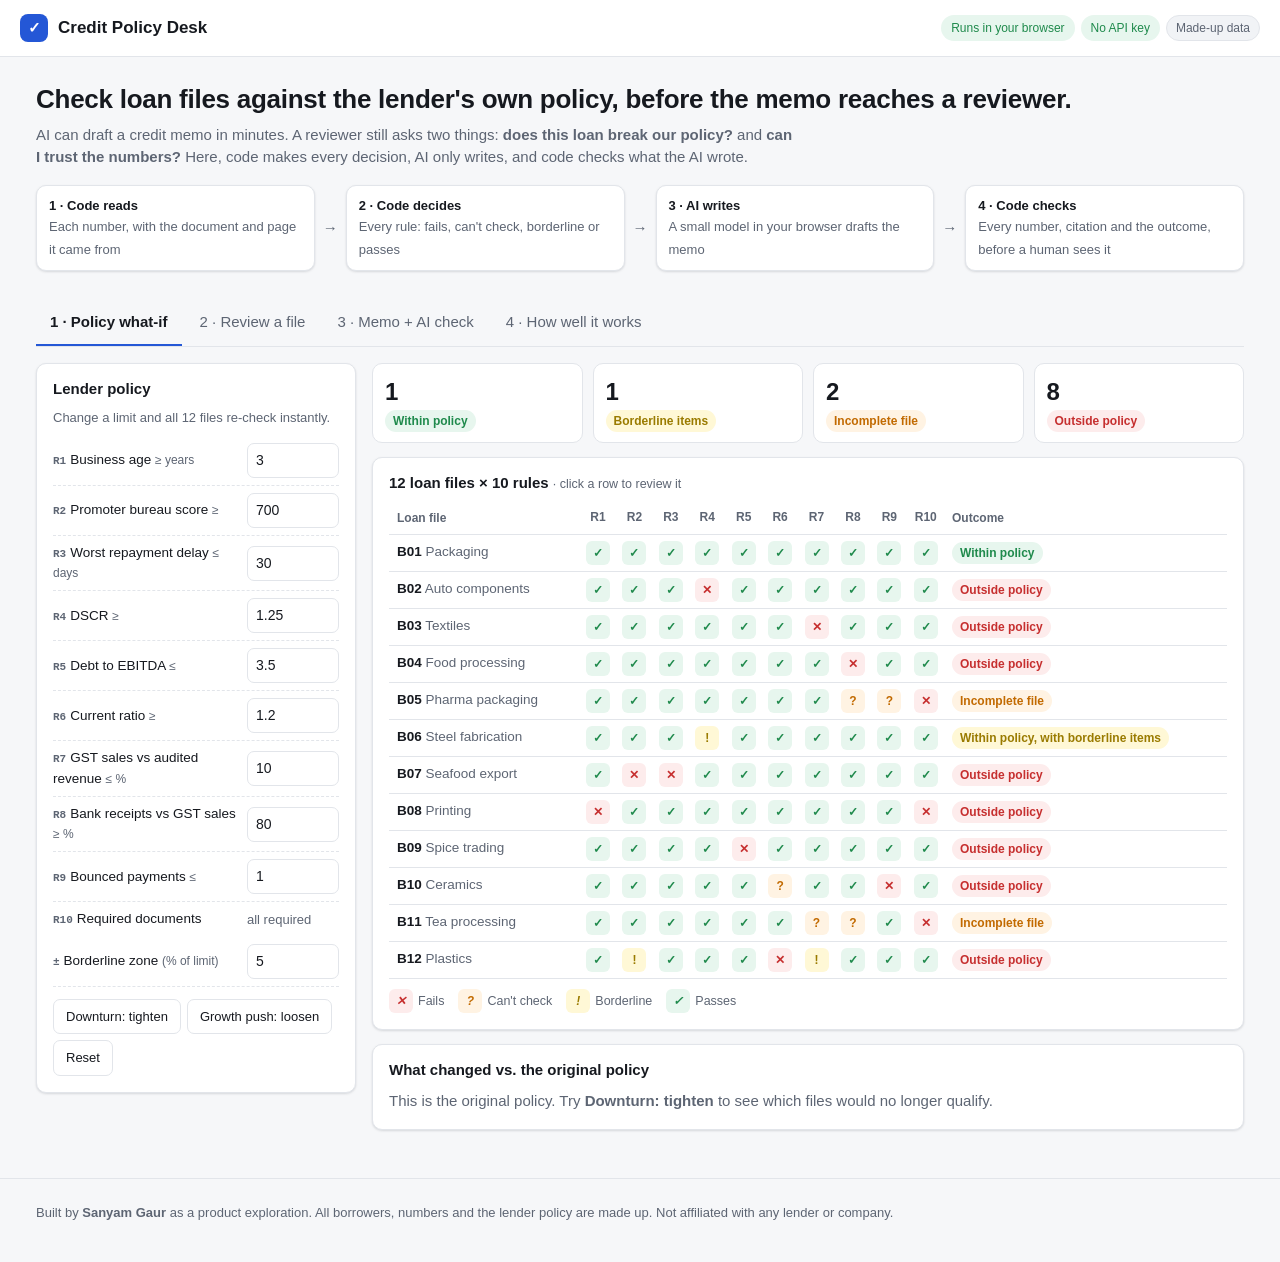
==== docs/index.html @ 09b12f7b "Credit Policy Desk: policy checks for AI-drafted credit memos A prototype that checks loan files aga" ====
<!doctype html>
<html lang="en">
<head>
<meta charset="utf-8">
<meta name="viewport" content="width=device-width, initial-scale=1">
<title>Credit Policy Desk</title>
<meta name="description" content="Checks loan files against a lender's own credit policy. Code decides, AI writes, code checks. Runs entirely in your browser.">
<style>
:root {
  --bg: #f6f7f9; --surface: #ffffff; --surface-2: #f1f3f6; --border: #e2e5ea;
  --text: #16191f; --muted: #5d6573; --accent: #2457d6; --accent-soft: #e8eefc;
  --fail: #c62f2f; --fail-soft: #fdecec; --cant: #c26a00; --cant-soft: #fff3e3;
  --border-s: #9a7b00; --border-soft: #fff8d6; --pass: #1f8a4c; --pass-soft: #e7f6ee;
  --shadow: 0 1px 2px rgba(16, 24, 40, .06), 0 1px 3px rgba(16, 24, 40, .08);
  --radius: 10px;
  color-scheme: light;
}
@media (prefers-color-scheme: dark) {
  :root:not([data-theme="light"]) {
    --bg: #0f1115; --surface: #171a21; --surface-2: #1e222b; --border: #2a2f3a;
    --text: #e8eaef; --muted: #9aa3b2; --accent: #7aa2ff; --accent-soft: #1d2740;
    --fail: #ff7b7b; --fail-soft: #3a1c1f; --cant: #ffb454; --cant-soft: #3a2a14;
    --border-s: #f0d264; --border-soft: #353014; --pass: #5fd394; --pass-soft: #143021;
    --shadow: none; color-scheme: dark;
  }
}
:root[data-theme="dark"] {
  --bg: #0f1115; --surface: #171a21; --surface-2: #1e222b; --border: #2a2f3a;
  --text: #e8eaef; --muted: #9aa3b2; --accent: #7aa2ff; --accent-soft: #1d2740;
  --fail: #ff7b7b; --fail-soft: #3a1c1f; --cant: #ffb454; --cant-soft: #3a2a14;
  --border-s: #f0d264; --border-soft: #353014; --pass: #5fd394; --pass-soft: #143021;
  --shadow: none; color-scheme: dark;
}

* { box-sizing: border-box; }
body {
  margin: 0; background: var(--bg); color: var(--text);
  font: 15px/1.5 -apple-system, BlinkMacSystemFont, "Segoe UI", Inter, Roboto, sans-serif;
}
a { color: var(--accent); }
h1, h2, h3, h4 { line-height: 1.25; margin: 0; }
small, .muted { color: var(--muted); }
code { font-family: ui-monospace, SFMono-Regular, Menlo, monospace; font-size: .85em;
  background: var(--surface-2); padding: 1px 5px; border-radius: 4px; }

.wrap { max-width: 1240px; margin: 0 auto; padding: 0 16px; }

/* Header */
header.top { background: var(--surface); border-bottom: 1px solid var(--border); }
.top-inner { display: flex; align-items: center; gap: 16px; padding: 14px 0; flex-wrap: wrap; }
.brand { display: flex; align-items: center; gap: 10px; font-weight: 650; font-size: 17px; }
.mark { width: 28px; height: 28px; border-radius: 8px; background: var(--accent); color: #fff;
  display: grid; place-items: center; font-size: 15px; }
.pills { display: flex; gap: 6px; flex-wrap: wrap; margin-left: auto; }
.pill { font-size: 12px; padding: 3px 9px; border-radius: 999px; background: var(--surface-2);
  color: var(--muted); border: 1px solid var(--border); white-space: nowrap; }
.pill.good { background: var(--pass-soft); color: var(--pass); border-color: transparent; }

.hero { padding: 26px 0 8px; }
.hero h1 { font-size: 26px; letter-spacing: -.01em; }
.hero p { color: var(--muted); max-width: 760px; margin: 8px 0 0; }
.flow { display: flex; gap: 8px; align-items: stretch; margin-top: 16px; flex-wrap: wrap; }
.flow .step { flex: 1 1 180px; background: var(--surface); border: 1px solid var(--border);
  border-radius: var(--radius); padding: 10px 12px; box-shadow: var(--shadow); }
.flow .step b { display: block; font-size: 13px; }
.flow .step span { font-size: 13px; color: var(--muted); }
.flow .arrow { align-self: center; color: var(--muted); }
@media (max-width: 700px) { .flow .arrow { display: none; } }

/* Tabs */
nav.tabs { display: flex; gap: 4px; margin: 22px 0 16px; border-bottom: 1px solid var(--border);
  overflow-x: auto; }
nav.tabs button { background: none; border: 0; padding: 10px 14px; font: inherit; color: var(--muted);
  cursor: pointer; border-bottom: 2px solid transparent; white-space: nowrap; }
nav.tabs button[aria-selected="true"] { color: var(--text); border-bottom-color: var(--accent); font-weight: 600; }
section.panel { display: none; padding-bottom: 48px; }
section.panel.active { display: block; }

.card { background: var(--surface); border: 1px solid var(--border); border-radius: var(--radius);
  box-shadow: var(--shadow); padding: 16px; }
.card + .card { margin-top: 14px; }
.card h3 { font-size: 15px; margin-bottom: 10px; }

.grid-2 { display: grid; grid-template-columns: 320px 1fr; gap: 16px; align-items: start; }
.grid-memo { display: grid; grid-template-columns: 1.5fr 1fr; gap: 16px; align-items: start; }
@media (max-width: 900px) { .grid-2, .grid-memo { grid-template-columns: 1fr; } }

/* Policy panel */
.rule-row { display: grid; grid-template-columns: 1fr 92px; gap: 8px; align-items: center;
  padding: 7px 0; border-bottom: 1px dashed var(--border); }
.rule-row:last-of-type { border-bottom: 0; }
.rule-row label { font-size: 13.5px; }
.rule-row .op { color: var(--muted); font-size: 12px; }
.rule-row.changed label::after { content: "edited"; margin-left: 6px; font-size: 11px; color: var(--accent);
  background: var(--accent-soft); padding: 1px 6px; border-radius: 999px; }
.rid { font: 600 11px ui-monospace, Menlo, monospace; color: var(--muted); margin-right: 4px; }
input[type=number], input[type=text], select {
  width: 100%; font: inherit; font-size: 14px; padding: 6px 8px; border-radius: 7px;
  border: 1px solid var(--border); background: var(--surface); color: var(--text); }
input:focus, select:focus, button:focus-visible { outline: 2px solid var(--accent); outline-offset: 1px; }
.btns { display: flex; gap: 6px; flex-wrap: wrap; margin-top: 12px; }
button.btn { font: inherit; font-size: 13px; padding: 7px 12px; border-radius: 7px; cursor: pointer;
  border: 1px solid var(--border); background: var(--surface); color: var(--text); }
button.btn:hover { background: var(--surface-2); }
button.btn.primary { background: var(--accent); color: #fff; border-color: var(--accent); }
button.btn.primary:hover { filter: brightness(1.08); }
button.btn:disabled { opacity: .5; cursor: not-allowed; }

/* Summary chips */
.chips { display: grid; grid-template-columns: repeat(4, 1fr); gap: 10px; margin-bottom: 14px; }
@media (max-width: 700px) { .chips { grid-template-columns: repeat(2, 1fr); } }
.chip { border-radius: var(--radius); padding: 10px 12px; border: 1px solid var(--border); background: var(--surface); }
.chip .n { font-size: 24px; font-weight: 650; font-variant-numeric: tabular-nums; }
.chip .l { font-size: 12.5px; color: var(--muted); }
.chip .d { font-size: 12px; font-weight: 600; margin-left: 6px; }
.chip .d.up { color: var(--fail); } .chip .d.down { color: var(--pass); }

/* Portfolio grid */
.table-wrap { overflow-x: auto; }
table { border-collapse: collapse; width: 100%; font-size: 13.5px; }
th, td { padding: 7px 8px; text-align: left; border-bottom: 1px solid var(--border); vertical-align: top; }
th { font-size: 12px; color: var(--muted); font-weight: 600; white-space: nowrap; }
table.port td.c, table.port th.c { text-align: center; padding: 6px 3px; }
table.port tbody tr { cursor: pointer; }
table.port tbody tr:hover { background: var(--surface-2); }
table.port tr.moved { background: var(--accent-soft); }
.cell { display: inline-grid; place-items: center; width: 24px; height: 24px; border-radius: 6px;
  font-size: 12px; font-weight: 700; }
.s-FAIL { background: var(--fail-soft); color: var(--fail); }
.s-CANT_CHECK { background: var(--cant-soft); color: var(--cant); }
.s-BORDERLINE { background: var(--border-soft); color: var(--border-s); }
.s-PASS { background: var(--pass-soft); color: var(--pass); }
.badge { display: inline-block; font-size: 12px; font-weight: 600; padding: 2px 8px; border-radius: 999px; white-space: nowrap; }
.o-OUTSIDE_POLICY { background: var(--fail-soft); color: var(--fail); }
.o-INCOMPLETE { background: var(--cant-soft); color: var(--cant); }
.o-WITHIN_POLICY_REVIEW { background: var(--border-soft); color: var(--border-s); }
.o-WITHIN_POLICY { background: var(--pass-soft); color: var(--pass); }
.was { display: block; font-size: 11.5px; color: var(--muted); margin-top: 2px; }
.legend { display: flex; gap: 14px; flex-wrap: wrap; font-size: 12.5px; color: var(--muted); margin-top: 10px; }
.legend span { display: inline-flex; align-items: center; gap: 5px; }
.changes li { margin: 4px 0; font-size: 14px; }

/* Review */
.file-head { display: flex; gap: 16px; align-items: center; flex-wrap: wrap; }
.file-head .meta { flex: 1 1 260px; }
.file-head h2 { font-size: 20px; }
.counts { display: flex; gap: 8px; flex-wrap: wrap; }
details.rule { border: 1px solid var(--border); border-radius: var(--radius); background: var(--surface);
  margin-top: 10px; box-shadow: var(--shadow); }
details.rule > summary { list-style: none; cursor: pointer; padding: 12px 14px; display: flex; gap: 10px;
  align-items: center; flex-wrap: wrap; }
details.rule > summary::-webkit-details-marker { display: none; }
details.rule > summary .title { font-weight: 600; }
details.rule > summary .val { color: var(--muted); font-size: 13.5px; }
details.rule .body { padding: 0 14px 14px; border-top: 1px solid var(--border); }
.warn { background: var(--cant-soft); color: var(--cant); padding: 8px 10px; border-radius: 7px; margin: 10px 0; font-size: 13.5px; }
.err { background: var(--fail-soft); color: var(--fail); padding: 8px 10px; border-radius: 7px; margin-top: 8px; font-size: 13.5px; }
.ok { background: var(--pass-soft); color: var(--pass); padding: 8px 10px; border-radius: 7px; font-size: 13.5px; }
.decide { display: grid; grid-template-columns: 260px 1fr; gap: 10px; margin-top: 12px; }
@media (max-width: 700px) { .decide { grid-template-columns: 1fr; } }
.decide label { font-size: 12px; color: var(--muted); display: block; margin-bottom: 3px; }
.note { background: var(--accent-soft); color: var(--text); padding: 8px 12px; border-radius: 8px; font-size: 13.5px; margin-bottom: 12px; }
.spoiler summary { cursor: pointer; color: var(--muted); font-size: 13px; }

/* Memo */
.seg { display: inline-flex; border: 1px solid var(--border); border-radius: 8px; overflow: hidden; }
.seg button { font: inherit; font-size: 13px; padding: 7px 12px; border: 0; background: var(--surface);
  color: var(--muted); cursor: pointer; }
.seg button[aria-pressed="true"] { background: var(--accent); color: #fff; }
.memo h4 { font-size: 14px; margin: 14px 0 4px; color: var(--muted); text-transform: uppercase; letter-spacing: .04em; }
.memo h4:first-child { margin-top: 0; }
.memo p { margin: 4px 0; }
.tag { font: 600 10.5px ui-monospace, Menlo, monospace; background: var(--surface-2); color: var(--muted);
  border: 1px solid var(--border); padding: 0 4px; border-radius: 4px; vertical-align: 1px; }
mark.bad { background: var(--fail-soft); color: var(--fail); font-weight: 700; padding: 0 2px; border-radius: 3px; }
.check-line { display: flex; gap: 8px; margin: 8px 0; font-size: 14px; }
.check-line .ic { width: 20px; flex: none; }
.progress { height: 6px; background: var(--surface-2); border-radius: 999px; overflow: hidden; margin-top: 8px; }
.progress > div { height: 100%; width: 0; background: var(--accent); transition: width .2s; }
.ai-box { margin-top: 12px; padding: 12px; border: 1px dashed var(--border); border-radius: var(--radius); }
.row { display: flex; gap: 8px; align-items: center; flex-wrap: wrap; }
.toggle { display: inline-flex; gap: 8px; align-items: center; font-size: 14px; cursor: pointer; }
.cursor::after { content: "▍"; animation: blink 1s steps(2) infinite; color: var(--accent); }
@keyframes blink { 50% { opacity: 0; } }

/* About */
.glossary dt { font-weight: 600; margin-top: 8px; }
.glossary dd { margin: 0 0 4px; color: var(--muted); }
footer { padding: 24px 0 40px; color: var(--muted); font-size: 13px; border-top: 1px solid var(--border); }

</style>
</head>
<body>
<header class="top">
  <div class="wrap top-inner">
    <div class="brand"><div class="mark">✓</div>Credit Policy Desk</div>
    <div class="pills">
      <span class="pill good">Runs in your browser</span>
      <span class="pill good">No API key</span>
      <span class="pill">Made-up data</span>
    </div>
  </div>
</header>

<main class="wrap">
  <div class="hero">
    <h1>Check loan files against the lender's own policy, before the memo reaches a reviewer.</h1>
    <p>AI can draft a credit memo in minutes. A reviewer still asks two things: <b>does this loan break our policy?</b>
      and <b>can I trust the numbers?</b> Here, code makes every decision, AI only writes, and code checks what the AI wrote.</p>
    <div class="flow">
      <div class="step"><b>1 · Code reads</b><span>Each number, with the document and page it came from</span></div>
      <div class="arrow">→</div>
      <div class="step"><b>2 · Code decides</b><span>Every rule: fails, can't check, borderline or passes</span></div>
      <div class="arrow">→</div>
      <div class="step"><b>3 · AI writes</b><span>A small model in your browser drafts the memo</span></div>
      <div class="arrow">→</div>
      <div class="step"><b>4 · Code checks</b><span>Every number, citation and the outcome, before a human sees it</span></div>
    </div>
  </div>

  <nav class="tabs" role="tablist">
    <button role="tab" data-tab="portfolio" aria-selected="true">1 · Policy what-if</button>
    <button role="tab" data-tab="review" aria-selected="false">2 · Review a file</button>
    <button role="tab" data-tab="memo" aria-selected="false">3 · Memo + AI check</button>
    <button role="tab" data-tab="about" aria-selected="false">4 · How well it works</button>
  </nav>

  <section class="panel active" id="tab-portfolio">
    <div class="grid-2">
      <div class="card">
        <h3>Lender policy</h3>
        <p class="muted" style="margin:0 0 8px;font-size:13px">Change a limit and all 12 files re-check instantly.</p>
        <div id="policy-rows"></div>
        <div class="rule-row"><label><span class="rid">±</span>Borderline zone <span class="op">(% of limit)</span></label>
          <input type="number" id="margin" min="0" max="25" step="1"></div>
        <div class="btns">
          <button class="btn" data-preset="tight">Downturn: tighten</button>
          <button class="btn" data-preset="loose">Growth push: loosen</button>
          <button class="btn" data-preset="reset">Reset</button>
        </div>
      </div>
      <div>
        <div class="chips" id="chips"></div>
        <div class="card">
          <h3>12 loan files × 10 rules <small style="font-weight:400">· click a row to review it</small></h3>
          <div class="table-wrap"><table class="port" id="port"></table></div>
          <div class="legend">
            <span><i class="cell s-FAIL">✕</i>Fails</span><span><i class="cell s-CANT_CHECK">?</i>Can't check</span>
            <span><i class="cell s-BORDERLINE">!</i>Borderline</span><span><i class="cell s-PASS">✓</i>Passes</span>
          </div>
        </div>
        <div class="card" id="changes-card">
          <h3>What changed vs. the original policy</h3>
          <div id="changes"></div>
        </div>
      </div>
    </div>
  </section>

  <section class="panel" id="tab-review">
    <div id="policy-note"></div>
    <div class="card">
      <div class="file-head">
        <div style="flex:0 1 300px"><select id="borrower" aria-label="Choose a loan file"></select></div>
        <div class="meta" id="file-meta"></div>
      </div>
      <details class="spoiler" style="margin-top:10px"><summary>What was planted in this file (spoiler)</summary><p id="planted" style="margin:6px 0 0"></p></details>
    </div>
    <h3 style="margin:18px 0 0">Check these first</h3>
    <div id="queue"></div>
    <div class="card" style="margin-top:18px">
      <h3>Audit log</h3>
      <div id="audit"></div>
    </div>
  </section>

  <section class="panel" id="tab-memo">
    <div class="card">
      <div class="row" style="justify-content:space-between">
        <div class="row">
          <span class="muted" style="font-size:13px">Memo for</span>
          <select id="memo-borrower" style="width:auto"></select>
        </div>
        <div class="seg" role="group" aria-label="Who writes the memo">
          <button data-writer="template" aria-pressed="true">Template (instant)</button>
          <button data-writer="ai" aria-pressed="false">On-device AI</button>
        </div>
      </div>
      <div class="ai-box" id="ai-box" hidden>
        <div class="row">
          <select id="model" style="width:auto"></select>
          <button class="btn" id="load-model">Load model</button>
          <button class="btn primary" id="write-ai" disabled>Write memo</button>
        </div>
        <div class="progress" id="progress" hidden><div></div></div>
        <p class="muted" id="ai-status" style="font-size:13px;margin:8px 0 0"></p>
      </div>
      <label class="toggle" style="margin-top:12px"><input type="checkbox" id="plant"> Demo: plant a wrong number in the memo, to see the check catch it</label>
    </div>
    <div class="grid-memo" style="margin-top:14px">
      <div class="card"><div class="memo" id="memo-text"></div></div>
      <div class="card"><h3>Checks on this memo (code, not AI)</h3><div id="memo-checks"></div></div>
    </div>
  </section>

  <section class="panel" id="tab-about">
    <div class="grid-memo">
      <div>
        <div class="card">
          <h3>Rule engine vs. answers written by hand</h3>
          <div id="eval-rules"></div>
        </div>
        <div class="card">
          <h3>AI memo test (runs on this device)</h3>
          <p style="margin-top:0">The on-device model writes a memo for all 12 files. Code checks each one. A memo with a wrong number,
            a sentence with no source, or a changed outcome is blocked.</p>
          <div class="row"><button class="btn primary" id="run-ai-test">Run AI test on 12 files</button>
            <span class="muted" id="ai-test-status" style="font-size:13px"></span></div>
          <div id="ai-test" style="margin-top:10px"></div>
        </div>
      </div>
      <div>
        <div class="card">
          <h3>Why the AI runs in the browser</h3>
          <p style="margin-top:0">Borrower files hold bank statements and tax data. Here the model is downloaded once and runs on this
            device through WebGPU, so no file leaves the laptop and no API key is needed. Code, not the model, decides every result,
            so a small model is enough: its job is only to write.</p>
          <p class="muted" style="font-size:13px">Model: open-source, via WebLLM. Needs a browser with WebGPU (recent Chrome or Edge on desktop).</p>
        </div>
        <div class="card">
          <h3>Terms used here</h3>
          <dl class="glossary" id="glossary"></dl>
        </div>
      </div>
    </div>
  </section>
</main>

<footer>
  <div class="wrap">
    <!-- Edit this line with your name and links -->
    Built by <b>Sanyam Gaur</b> as a product exploration. All borrowers, numbers and the lender policy are made up.
    Not affiliated with any lender or company.
  </div>
</footer>

<script>window.__DATA__ = {"policy": {"name": "Sample NBFC policy for small-business term loans (made up for this demo)", "note": "Every rule and number here is invented for a demo. It is not any real lender's policy.", "borderline_margin_pct": 5, "rules": [{"id": "R1", "short": "Business age", "text": "The business must have been operating for at least 3 years.", "metric": "vintage_years", "op": ">=", "threshold": 3, "unit": "years"}, {"id": "R2", "short": "Promoter bureau score", "text": "The promoter's credit bureau score must be at least 700.", "metric": "bureau_score", "op": ">=", "threshold": 700, "unit": ""}, {"id": "R3", "short": "Worst repayment delay", "text": "No loan repayment may have been more than 30 days late in the last 12 months.", "metric": "max_dpd_12m", "op": "<=", "threshold": 30, "unit": "days"}, {"id": "R4", "short": "DSCR", "text": "DSCR (yearly cash profit divided by yearly loan repayments, including the new loan) must be at least 1.25.", "metric": "dscr", "op": ">=", "threshold": 1.25, "unit": "x"}, {"id": "R5", "short": "Debt to EBITDA", "text": "Total debt, including the new loan, must not exceed 3.5 times yearly cash profit (EBITDA).", "metric": "debt_to_ebitda", "op": "<=", "threshold": 3.5, "unit": "x"}, {"id": "R6", "short": "Current ratio", "text": "Current ratio (short-term assets divided by short-term liabilities) must be at least 1.2.", "metric": "current_ratio", "op": ">=", "threshold": 1.2, "unit": "x"}, {"id": "R7", "short": "GST sales vs audited revenue", "text": "Sales reported in GST returns must be within 10% of revenue in the audited financials.", "metric": "gst_vs_revenue_gap_pct", "op": "<=", "threshold": 10, "unit": "%"}, {"id": "R8", "short": "Bank receipts vs GST sales", "text": "Money received in the bank must be at least 80% of GST-reported sales.", "metric": "bank_to_gst_pct", "op": ">=", "threshold": 80, "unit": "%"}, {"id": "R9", "short": "Bounced payments", "text": "No more than 1 bounced cheque or EMI in the last 6 months.", "metric": "bounces_6m", "op": "<=", "threshold": 1, "unit": ""}, {"id": "R10", "short": "Required documents", "text": "All required documents must be present: KYC, bureau report, audited financials for 2 years, 12 months of GST returns and 12 months of bank statements.", "metric": "documents_complete", "op": "==", "threshold": true, "unit": ""}]}, "borrowers": [{"id": "B01", "name": "Borrower A", "industry": "Packaging", "synthetic": true, "planted_problem": "Nothing planted: a clean file.", "application_date": "2026-11-10", "loan_request": {"amount_lakh": 150, "tenure_months": 60, "annual_rate_pct": 14}, "documents": {"kyc": {"present": true, "incorporation_date": "2016-05-12", "pages": {"incorporation_date": 1}}, "bureau": {"present": true, "promoter_score": 742, "max_dpd_12m": 0, "pages": {"promoter_score": 1, "max_dpd_12m": 3}}, "financials_fy26": {"present": true, "revenue": 1200, "ebitda": 180, "existing_annual_debt_service": 60, "existing_debt": 250, "current_assets": 400, "current_liabilities": 280, "pages": {"revenue": 4, "ebitda": 5, "existing_annual_debt_service": 18, "existing_debt": 11, "current_assets": 3, "current_liabilities": 3}}, "financials_fy25": {"present": true, "revenue": 1080, "ebitda": 160, "pages": {"revenue": 4, "ebitda": 5}}, "gst_fy26": {"present": true, "months_filed": 12, "turnover": 1180, "pages": {"turnover": 1, "months_filed": 1}}, "bank_fy26": {"present": true, "months": 12, "total_credits": 1050, "bounces_6m": 0, "pages": {"total_credits": 2, "bounces_6m": 9}}}, "expected": {"R1": "PASS", "R2": "PASS", "R3": "PASS", "R4": "PASS", "R5": "PASS", "R6": "PASS", "R7": "PASS", "R8": "PASS", "R9": "PASS", "R10": "PASS"}}, {"id": "B02", "name": "Borrower B", "industry": "Auto components", "synthetic": true, "planted_problem": "Profit too low to cover repayments.", "application_date": "2026-11-10", "loan_request": {"amount_lakh": 150, "tenure_months": 60, "annual_rate_pct": 14}, "documents": {"kyc": {"present": true, "incorporation_date": "2016-05-12", "pages": {"incorporation_date": 1}}, "bureau": {"present": true, "promoter_score": 742, "max_dpd_12m": 0, "pages": {"promoter_score": 1, "max_dpd_12m": 3}}, "financials_fy26": {"present": true, "revenue": 1200, "ebitda": 120, "existing_annual_debt_service": 70, "existing_debt": 200, "current_assets": 400, "current_liabilities": 280, "pages": {"revenue": 4, "ebitda": 5, "existing_annual_debt_service": 18, "existing_debt": 11, "current_assets": 3, "current_liabilities": 3}}, "financials_fy25": {"present": true, "revenue": 1080, "ebitda": 160, "pages": {"revenue": 4, "ebitda": 5}}, "gst_fy26": {"present": true, "months_filed": 12, "turnover": 1180, "pages": {"turnover": 1, "months_filed": 1}}, "bank_fy26": {"present": true, "months": 12, "total_credits": 1050, "bounces_6m": 0, "pages": {"total_credits": 2, "bounces_6m": 9}}}, "expected": {"R1": "PASS", "R2": "PASS", "R3": "PASS", "R4": "FAIL", "R5": "PASS", "R6": "PASS", "R7": "PASS", "R8": "PASS", "R9": "PASS", "R10": "PASS"}}, {"id": "B03", "name": "Borrower C", "industry": "Textiles", "synthetic": true, "planted_problem": "Audited revenue is much higher than GST sales.", "application_date": "2026-11-10", "loan_request": {"amount_lakh": 150, "tenure_months": 60, "annual_rate_pct": 14}, "documents": {"kyc": {"present": true, "incorporation_date": "2016-05-12", "pages": {"incorporation_date": 1}}, "bureau": {"present": true, "promoter_score": 742, "max_dpd_12m": 0, "pages": {"promoter_score": 1, "max_dpd_12m": 3}}, "financials_fy26": {"present": true, "revenue": 1500, "ebitda": 180, "existing_annual_debt_service": 60, "existing_debt": 250, "current_assets": 400, "current_liabilities": 280, "pages": {"revenue": 4, "ebitda": 5, "existing_annual_debt_service": 18, "existing_debt": 11, "current_assets": 3, "current_liabilities": 3}}, "financials_fy25": {"present": true, "revenue": 1080, "ebitda": 160, "pages": {"revenue": 4, "ebitda": 5}}, "gst_fy26": {"present": true, "months_filed": 12, "turnover": 1180, "pages": {"turnover": 1, "months_filed": 1}}, "bank_fy26": {"present": true, "months": 12, "total_credits": 1050, "bounces_6m": 0, "pages": {"total_credits": 2, "bounces_6m": 9}}}, "expected": {"R1": "PASS", "R2": "PASS", "R3": "PASS", "R4": "PASS", "R5": "PASS", "R6": "PASS", "R7": "FAIL", "R8": "PASS", "R9": "PASS", "R10": "PASS"}}, {"id": "B04", "name": "Borrower D", "industry": "Food processing", "synthetic": true, "planted_problem": "Bank receipts far below GST sales.", "application_date": "2026-11-10", "loan_request": {"amount_lakh": 150, "tenure_months": 60, "annual_rate_pct": 14}, "documents": {"kyc": {"present": true, "incorporation_date": "2016-05-12", "pages": {"incorporation_date": 1}}, "bureau": {"present": true, "promoter_score": 742, "max_dpd_12m": 0, "pages": {"promoter_score": 1, "max_dpd_12m": 3}}, "financials_fy26": {"present": true, "revenue": 1200, "ebitda": 180, "existing_annual_debt_service": 60, "existing_debt": 250, "current_assets": 400, "current_liabilities": 280, "pages": {"revenue": 4, "ebitda": 5, "existing_annual_debt_service": 18, "existing_debt": 11, "current_assets": 3, "current_liabilities": 3}}, "financials_fy25": {"present": true, "revenue": 1080, "ebitda": 160, "pages": {"revenue": 4, "ebitda": 5}}, "gst_fy26": {"present": true, "months_filed": 12, "turnover": 1180, "pages": {"turnover": 1, "months_filed": 1}}, "bank_fy26": {"present": true, "months": 12, "total_credits": 650, "bounces_6m": 0, "pages": {"total_credits": 2, "bounces_6m": 9}}}, "expected": {"R1": "PASS", "R2": "PASS", "R3": "PASS", "R4": "PASS", "R5": "PASS", "R6": "PASS", "R7": "PASS", "R8": "FAIL", "R9": "PASS", "R10": "PASS"}}, {"id": "B05", "name": "Borrower E", "industry": "Pharma packaging", "synthetic": true, "planted_problem": "Bank statements not submitted.", "application_date": "2026-11-10", "loan_request": {"amount_lakh": 150, "tenure_months": 60, "annual_rate_pct": 14}, "documents": {"kyc": {"present": true, "incorporation_date": "2016-05-12", "pages": {"incorporation_date": 1}}, "bureau": {"present": true, "promoter_score": 742, "max_dpd_12m": 0, "pages": {"promoter_score": 1, "max_dpd_12m": 3}}, "financials_fy26": {"present": true, "revenue": 1200, "ebitda": 180, "existing_annual_debt_service": 60, "existing_debt": 250, "current_assets": 400, "current_liabilities": 280, "pages": {"revenue": 4, "ebitda": 5, "existing_annual_debt_service": 18, "existing_debt": 11, "current_assets": 3, "current_liabilities": 3}}, "financials_fy25": {"present": true, "revenue": 1080, "ebitda": 160, "pages": {"revenue": 4, "ebitda": 5}}, "gst_fy26": {"present": true, "months_filed": 12, "turnover": 1180, "pages": {"turnover": 1, "months_filed": 1}}, "bank_fy26": {"present": false}}, "expected": {"R1": "PASS", "R2": "PASS", "R3": "PASS", "R4": "PASS", "R5": "PASS", "R6": "PASS", "R7": "PASS", "R8": "CANT_CHECK", "R9": "CANT_CHECK", "R10": "FAIL"}}, {"id": "B06", "name": "Borrower F", "industry": "Steel fabrication", "synthetic": true, "planted_problem": "DSCR just above the minimum.", "application_date": "2026-11-10", "loan_request": {"amount_lakh": 150, "tenure_months": 60, "annual_rate_pct": 14}, "documents": {"kyc": {"present": true, "incorporation_date": "2016-05-12", "pages": {"incorporation_date": 1}}, "bureau": {"present": true, "promoter_score": 742, "max_dpd_12m": 0, "pages": {"promoter_score": 1, "max_dpd_12m": 3}}, "financials_fy26": {"present": true, "revenue": 1200, "ebitda": 135, "existing_annual_debt_service": 62, "existing_debt": 230, "current_assets": 400, "current_liabilities": 280, "pages": {"revenue": 4, "ebitda": 5, "existing_annual_debt_service": 18, "existing_debt": 11, "current_assets": 3, "current_liabilities": 3}}, "financials_fy25": {"present": true, "revenue": 1080, "ebitda": 160, "pages": {"revenue": 4, "ebitda": 5}}, "gst_fy26": {"present": true, "months_filed": 12, "turnover": 1180, "pages": {"turnover": 1, "months_filed": 1}}, "bank_fy26": {"present": true, "months": 12, "total_credits": 1050, "bounces_6m": 0, "pages": {"total_credits": 2, "bounces_6m": 9}}}, "expected": {"R1": "PASS", "R2": "PASS", "R3": "PASS", "R4": "BORDERLINE", "R5": "PASS", "R6": "PASS", "R7": "PASS", "R8": "PASS", "R9": "PASS", "R10": "PASS"}}, {"id": "B07", "name": "Borrower G", "industry": "Seafood export", "synthetic": true, "planted_problem": "Weak credit history.", "application_date": "2026-11-10", "loan_request": {"amount_lakh": 150, "tenure_months": 60, "annual_rate_pct": 14}, "documents": {"kyc": {"present": true, "incorporation_date": "2016-05-12", "pages": {"incorporation_date": 1}}, "bureau": {"present": true, "promoter_score": 655, "max_dpd_12m": 60, "pages": {"promoter_score": 1, "max_dpd_12m": 3}}, "financials_fy26": {"present": true, "revenue": 1200, "ebitda": 180, "existing_annual_debt_service": 60, "existing_debt": 250, "current_assets": 400, "current_liabilities": 280, "pages": {"revenue": 4, "ebitda": 5, "existing_annual_debt_service": 18, "existing_debt": 11, "current_assets": 3, "current_liabilities": 3}}, "financials_fy25": {"present": true, "revenue": 1080, "ebitda": 160, "pages": {"revenue": 4, "ebitda": 5}}, "gst_fy26": {"present": true, "months_filed": 12, "turnover": 1180, "pages": {"turnover": 1, "months_filed": 1}}, "bank_fy26": {"present": true, "months": 12, "total_credits": 1050, "bounces_6m": 0, "pages": {"total_credits": 2, "bounces_6m": 9}}}, "expected": {"R1": "PASS", "R2": "FAIL", "R3": "FAIL", "R4": "PASS", "R5": "PASS", "R6": "PASS", "R7": "PASS", "R8": "PASS", "R9": "PASS", "R10": "PASS"}}, {"id": "B08", "name": "Borrower H", "industry": "Printing", "synthetic": true, "planted_problem": "Young business with only one audited year.", "application_date": "2026-11-10", "loan_request": {"amount_lakh": 60, "tenure_months": 36, "annual_rate_pct": 15}, "documents": {"kyc": {"present": true, "incorporation_date": "2024-08-01", "pages": {"incorporation_date": 1}}, "bureau": {"present": true, "promoter_score": 742, "max_dpd_12m": 0, "pages": {"promoter_score": 1, "max_dpd_12m": 3}}, "financials_fy26": {"present": true, "revenue": 420, "ebitda": 55, "existing_annual_debt_service": 10, "existing_debt": 30, "current_assets": 150, "current_liabilities": 110, "pages": {"revenue": 4, "ebitda": 5, "existing_annual_debt_service": 14, "existing_debt": 9, "current_assets": 3, "current_liabilities": 3}}, "financials_fy25": {"present": false}, "gst_fy26": {"present": true, "months_filed": 12, "turnover": 410, "pages": {"turnover": 1, "months_filed": 1}}, "bank_fy26": {"present": true, "months": 12, "total_credits": 370, "bounces_6m": 0, "pages": {"total_credits": 2, "bounces_6m": 9}}}, "expected": {"R1": "FAIL", "R2": "PASS", "R3": "PASS", "R4": "PASS", "R5": "PASS", "R6": "PASS", "R7": "PASS", "R8": "PASS", "R9": "PASS", "R10": "FAIL"}}, {"id": "B09", "name": "Borrower I", "industry": "Spice trading", "synthetic": true, "planted_problem": "Too much debt.", "application_date": "2026-11-10", "loan_request": {"amount_lakh": 150, "tenure_months": 60, "annual_rate_pct": 14}, "documents": {"kyc": {"present": true, "incorporation_date": "2016-05-12", "pages": {"incorporation_date": 1}}, "bureau": {"present": true, "promoter_score": 742, "max_dpd_12m": 0, "pages": {"promoter_score": 1, "max_dpd_12m": 3}}, "financials_fy26": {"present": true, "revenue": 1200, "ebitda": 180, "existing_annual_debt_service": 80, "existing_debt": 520, "current_assets": 400, "current_liabilities": 280, "pages": {"revenue": 4, "ebitda": 5, "existing_annual_debt_service": 18, "existing_debt": 11, "current_assets": 3, "current_liabilities": 3}}, "financials_fy25": {"present": true, "revenue": 1080, "ebitda": 160, "pages": {"revenue": 4, "ebitda": 5}}, "gst_fy26": {"present": true, "months_filed": 12, "turnover": 1180, "pages": {"turnover": 1, "months_filed": 1}}, "bank_fy26": {"present": true, "months": 12, "total_credits": 1050, "bounces_6m": 0, "pages": {"total_credits": 2, "bounces_6m": 9}}}, "expected": {"R1": "PASS", "R2": "PASS", "R3": "PASS", "R4": "PASS", "R5": "FAIL", "R6": "PASS", "R7": "PASS", "R8": "PASS", "R9": "PASS", "R10": "PASS"}}, {"id": "B10", "name": "Borrower J", "industry": "Ceramics", "synthetic": true, "planted_problem": "Three bounced EMIs, and short-term liabilities unreadable on a scanned page.", "application_date": "2026-11-10", "loan_request": {"amount_lakh": 150, "tenure_months": 60, "annual_rate_pct": 14}, "documents": {"kyc": {"present": true, "incorporation_date": "2016-05-12", "pages": {"incorporation_date": 1}}, "bureau": {"present": true, "promoter_score": 742, "max_dpd_12m": 0, "pages": {"promoter_score": 1, "max_dpd_12m": 3}}, "financials_fy26": {"present": true, "revenue": 1200, "ebitda": 180, "existing_annual_debt_service": 60, "existing_debt": 250, "current_assets": 400, "current_liabilities": null, "pages": {"revenue": 4, "ebitda": 5, "existing_annual_debt_service": 18, "existing_debt": 11, "current_assets": 3, "current_liabilities": 3}}, "financials_fy25": {"present": true, "revenue": 1080, "ebitda": 160, "pages": {"revenue": 4, "ebitda": 5}}, "gst_fy26": {"present": true, "months_filed": 12, "turnover": 1180, "pages": {"turnover": 1, "months_filed": 1}}, "bank_fy26": {"present": true, "months": 12, "total_credits": 1050, "bounces_6m": 3, "pages": {"total_credits": 2, "bounces_6m": 9}}}, "expected": {"R1": "PASS", "R2": "PASS", "R3": "PASS", "R4": "PASS", "R5": "PASS", "R6": "CANT_CHECK", "R7": "PASS", "R8": "PASS", "R9": "FAIL", "R10": "PASS"}}, {"id": "B11", "name": "Borrower K", "industry": "Tea processing", "synthetic": true, "planted_problem": "Only 9 of 12 months of GST returns filed.", "application_date": "2026-11-10", "loan_request": {"amount_lakh": 150, "tenure_months": 60, "annual_rate_pct": 14}, "documents": {"kyc": {"present": true, "incorporation_date": "2016-05-12", "pages": {"incorporation_date": 1}}, "bureau": {"present": true, "promoter_score": 742, "max_dpd_12m": 0, "pages": {"promoter_score": 1, "max_dpd_12m": 3}}, "financials_fy26": {"present": true, "revenue": 1200, "ebitda": 180, "existing_annual_debt_service": 60, "existing_debt": 250, "current_assets": 400, "current_liabilities": 280, "pages": {"revenue": 4, "ebitda": 5, "existing_annual_debt_service": 18, "existing_debt": 11, "current_assets": 3, "current_liabilities": 3}}, "financials_fy25": {"present": true, "revenue": 1080, "ebitda": 160, "pages": {"revenue": 4, "ebitda": 5}}, "gst_fy26": {"present": true, "months_filed": 9, "turnover": 885, "pages": {"turnover": 1, "months_filed": 1}}, "bank_fy26": {"present": true, "months": 12, "total_credits": 1050, "bounces_6m": 0, "pages": {"total_credits": 2, "bounces_6m": 9}}}, "expected": {"R1": "PASS", "R2": "PASS", "R3": "PASS", "R4": "PASS", "R5": "PASS", "R6": "PASS", "R7": "CANT_CHECK", "R8": "CANT_CHECK", "R9": "PASS", "R10": "FAIL"}}, {"id": "B12", "name": "Borrower L", "industry": "Plastics", "synthetic": true, "planted_problem": "Several problems: low current ratio, GST gap near the limit, bureau score near the limit.", "application_date": "2026-11-10", "loan_request": {"amount_lakh": 150, "tenure_months": 60, "annual_rate_pct": 14}, "documents": {"kyc": {"present": true, "incorporation_date": "2016-05-12", "pages": {"incorporation_date": 1}}, "bureau": {"present": true, "promoter_score": 720, "max_dpd_12m": 0, "pages": {"promoter_score": 1, "max_dpd_12m": 3}}, "financials_fy26": {"present": true, "revenue": 1200, "ebitda": 180, "existing_annual_debt_service": 60, "existing_debt": 250, "current_assets": 300, "current_liabilities": 340, "pages": {"revenue": 4, "ebitda": 5, "existing_annual_debt_service": 18, "existing_debt": 11, "current_assets": 3, "current_liabilities": 3}}, "financials_fy25": {"present": true, "revenue": 1080, "ebitda": 160, "pages": {"revenue": 4, "ebitda": 5}}, "gst_fy26": {"present": true, "months_filed": 12, "turnover": 1084.8, "pages": {"turnover": 1, "months_filed": 1}}, "bank_fy26": {"present": true, "months": 12, "total_credits": 1050, "bounces_6m": 0, "pages": {"total_credits": 2, "bounces_6m": 9}}}, "expected": {"R1": "PASS", "R2": "BORDERLINE", "R3": "PASS", "R4": "PASS", "R5": "PASS", "R6": "FAIL", "R7": "BORDERLINE", "R8": "PASS", "R9": "PASS", "R10": "PASS"}}]};</script>
<script>
/* Rule engine + memo checks, in JavaScript (same logic as engine.py and memo.py).
 * Plain code makes every decision here. No AI.
 * Works in the browser (window.CAM) and in Node (module.exports) for testing. */
(function (root) {
  "use strict";

  const STATUS_ORDER = { FAIL: 0, CANT_CHECK: 1, BORDERLINE: 2, PASS: 3 };
  const STATUS_LABEL = { FAIL: "Fails policy", CANT_CHECK: "Can't check", BORDERLINE: "Borderline", PASS: "Passes" };
  const DOC_TITLES = {
    application: "Loan application form",
    kyc: "KYC / incorporation certificate",
    bureau: "Credit bureau report",
    financials_fy26: "Audited financials FY26",
    financials_fy25: "Audited financials FY25",
    gst_fy26: "GST returns FY26",
    bank_fy26: "Bank statements FY26",
  };

  class Missing extends Error {}

  const round = (v, d) => Math.round(v * 10 ** d) / 10 ** d;

  function yearlyRepayment(amount, months, ratePct) {
    const r = ratePct / 1200;
    if (r === 0) return (amount / months) * 12;
    const f = Math.pow(1 + r, months);
    return ((amount * r * f) / (f - 1)) * 12;
  }

  class Trail {
    constructor(b) { this.b = b; this.inputs = []; this.missingDocs = []; }
    doc(key) {
      const d = this.b.documents[key];
      if (!d || !d.present) throw new Missing(`${DOC_TITLES[key]} not provided`);
      return d;
    }
    field(docKey, field, label, unit = "") {
      const d = this.doc(docKey);
      const value = d[field];
      if (value === null || value === undefined) throw new Missing(`${label} could not be read from ${DOC_TITLES[docKey]}`);
      const page = (d.pages || {})[field];
      this.inputs.push({ label, value, unit, source: DOC_TITLES[docKey] + (page ? `, page ${page}` : "") });
      return value;
    }
    months(docKey, field, needed) {
      const d = this.doc(docKey);
      const got = d[field] || 0;
      if (got < needed) throw new Missing(`${DOC_TITLES[docKey]} cover only ${got} of ${needed} months`);
      this.inputs.push({ label: `${DOC_TITLES[docKey]}: months covered`, value: got, unit: "months", source: DOC_TITLES[docKey] });
      return got;
    }
    application(field, label, unit = "") {
      const value = this.b.loan_request[field];
      this.inputs.push({ label, value, unit, source: DOC_TITLES.application });
      return value;
    }
    derived(label, value, unit, how) {
      this.inputs.push({ label, value: round(value, 2), unit, source: `Calculated: ${how}` });
      return value;
    }
  }

  function newLoanYearly(t) {
    const amt = t.application("amount_lakh", "Loan asked for", "Rs lakh");
    const months = t.application("tenure_months", "Tenure", "months");
    const rate = t.application("annual_rate_pct", "Interest rate", "%");
    return t.derived("New loan: yearly repayments", yearlyRepayment(amt, months, rate), "Rs lakh",
      `EMI on Rs ${amt} lakh over ${months} months at ${rate}% x 12`);
  }

  const METRICS = {
    vintage_years(t) {
      const inc = t.field("kyc", "incorporation_date", "Date of incorporation");
      const app = t.b.application_date;
      t.inputs.push({ label: "Application date", value: app, unit: "", source: DOC_TITLES.application });
      const days = (Date.parse(app) - Date.parse(inc)) / 86400000;
      return [days / 365.25, `(${app} - ${inc}) / 365.25 days`];
    },
    bureau_score(t) { return [t.field("bureau", "promoter_score", "Promoter bureau score"), "Read directly from the bureau report"]; },
    max_dpd_12m(t) { return [t.field("bureau", "max_dpd_12m", "Worst days-past-due in last 12 months", "days"), "Read directly from the bureau report"]; },
    dscr(t) {
      const ebitda = t.field("financials_fy26", "ebitda", "EBITDA (yearly cash profit)", "Rs lakh");
      const existing = t.field("financials_fy26", "existing_annual_debt_service", "Existing loans: yearly repayments", "Rs lakh");
      const nw = newLoanYearly(t);
      return [ebitda / (existing + nw), `${ebitda} / (${existing} + ${nw.toFixed(2)})`];
    },
    debt_to_ebitda(t) {
      const ebitda = t.field("financials_fy26", "ebitda", "EBITDA (yearly cash profit)", "Rs lakh");
      const existing = t.field("financials_fy26", "existing_debt", "Existing debt", "Rs lakh");
      const amt = t.application("amount_lakh", "Loan asked for", "Rs lakh");
      return [(existing + amt) / ebitda, `(${existing} + ${amt}) / ${ebitda}`];
    },
    current_ratio(t) {
      const ca = t.field("financials_fy26", "current_assets", "Current assets", "Rs lakh");
      const cl = t.field("financials_fy26", "current_liabilities", "Current liabilities", "Rs lakh");
      return [ca / cl, `${ca} / ${cl}`];
    },
    gst_vs_revenue_gap_pct(t) {
      t.months("gst_fy26", "months_filed", 12);
      const gst = t.field("gst_fy26", "turnover", "GST-reported sales", "Rs lakh");
      const rev = t.field("financials_fy26", "revenue", "Audited revenue", "Rs lakh");
      return [(Math.abs(gst - rev) / rev) * 100, `|${gst} - ${rev}| / ${rev} x 100`];
    },
    bank_to_gst_pct(t) {
      t.months("gst_fy26", "months_filed", 12);
      t.months("bank_fy26", "months", 12);
      const credits = t.field("bank_fy26", "total_credits", "Money received in bank", "Rs lakh");
      const gst = t.field("gst_fy26", "turnover", "GST-reported sales", "Rs lakh");
      return [(credits / gst) * 100, `${credits} / ${gst} x 100`];
    },
    bounces_6m(t) {
      t.months("bank_fy26", "months", 6);
      return [t.field("bank_fy26", "bounces_6m", "Bounced cheques/EMIs, last 6 months"), "Counted from the bank statement"];
    },
    documents_complete(t) {
      const docs = t.b.documents;
      for (const key of ["kyc", "bureau", "financials_fy26", "financials_fy25"]) {
        const ok = !!(docs[key] && docs[key].present);
        t.inputs.push({ label: DOC_TITLES[key], value: ok ? "Present" : "Missing", unit: "", source: "Document checklist" });
        if (!ok) t.missingDocs.push(DOC_TITLES[key]);
      }
      for (const [key, field] of [["gst_fy26", "months_filed"], ["bank_fy26", "months"]]) {
        const d = docs[key] || {};
        if (!d.present) {
          t.inputs.push({ label: DOC_TITLES[key], value: "Missing", unit: "", source: "Document checklist" });
          t.missingDocs.push(DOC_TITLES[key]);
          continue;
        }
        const got = d[field] || 0;
        t.inputs.push({ label: DOC_TITLES[key], value: `${got} of 12 months`, unit: "", source: "Document checklist" });
        if (got < 12) t.missingDocs.push(`${DOC_TITLES[key]} (only ${got} of 12 months)`);
      }
      return [t.missingDocs.length === 0, "Checklist of required documents"];
    },
  };

  function judge(value, rule, margin) {
    const { op, threshold: limit } = rule;
    if (op === "==") return value === limit ? "PASS" : "FAIL";
    const v = round(value, 4);
    if (op === ">=") return v < limit ? "FAIL" : v < limit * (1 + margin) ? "BORDERLINE" : "PASS";
    if (op === "<=") return v > limit ? "FAIL" : v > limit * (1 - margin) ? "BORDERLINE" : "PASS";
    throw new Error(`Unknown operator ${op}`);
  }

  function fmt(value, unit) {
    if (value === null || value === undefined) return "-";
    if (typeof value === "boolean") return value ? "Yes" : "No";
    if (typeof value === "number") {
      if (unit === "%") return `${value.toFixed(1)}%`;
      if (unit === "x") return `${value.toFixed(2)}x`;
      if (unit === "years") return `${value.toFixed(1)} years`;
      if (unit === "days") return `${value} days`;
      if (unit === "Rs lakh") {
        const s = value.toLocaleString("en-US", { minimumFractionDigits: 2, maximumFractionDigits: 2 });
        return `Rs ${s} lakh`.replace(".00 lakh", " lakh");
      }
    }
    return `${value} ${unit}`.trim();
  }

  function recommend(results) {
    const isDocs = (r) => r.metric === "documents_complete";
    const fails = results.filter((r) => r.status === "FAIL" && !isDocs(r)).map((r) => r.id);
    const incomplete = results.filter((r) => r.status === "CANT_CHECK" || (isDocs(r) && r.status === "FAIL")).map((r) => r.id);
    const border = results.filter((r) => r.status === "BORDERLINE").map((r) => r.id);
    if (fails.length) return { code: "OUTSIDE_POLICY", label: "Outside policy",
      explain: "Decline, or approve only as a documented deviation signed off by a senior credit officer.", rules: fails.concat(incomplete) };
    if (incomplete.length) return { code: "INCOMPLETE", label: "Incomplete file",
      explain: "Collect the missing documents before taking a credit decision.", rules: incomplete };
    if (border.length) return { code: "WITHIN_POLICY_REVIEW", label: "Within policy, with borderline items",
      explain: "Within policy, but a reviewer should look at the borderline items first.", rules: border };
    return { code: "WITHIN_POLICY", label: "Within policy", explain: "Every rule passes comfortably.", rules: [] };
  }

  function evaluate(borrower, policy) {
    const margin = (policy.borderline_margin_pct ?? 5) / 100;
    const results = policy.rules.map((rule) => {
      const t = new Trail(borrower);
      let value = null, how = null, status, reason = null;
      try {
        [value, how] = METRICS[rule.metric](t);
        status = judge(value, rule, margin);
        if (rule.metric === "documents_complete" && !value) reason = "Missing: " + t.missingDocs.join("; ");
      } catch (e) {
        if (!(e instanceof Missing)) throw e;
        value = null; how = null; status = "CANT_CHECK"; reason = e.message;
      }
      return {
        id: rule.id, short: rule.short, text: rule.text, metric: rule.metric, op: rule.op,
        threshold: rule.threshold, unit: rule.unit, value, status, reason, how, inputs: t.inputs,
        value_display: value === true ? "All present" : value === false ? "Incomplete" : fmt(value, rule.unit),
        threshold_display: rule.op === "==" ? "all present"
          : `${rule.op === ">=" ? "at least" : "at most"} ${fmt(rule.threshold, rule.unit)}`,
      };
    });
    return { borrower, results, recommendation: recommend(results) };
  }

  function reviewQueue(ev) {
    return ev.results.slice().sort((a, b) =>
      STATUS_ORDER[a.status] - STATUS_ORDER[b.status] || parseInt(a.id.slice(1)) - parseInt(b.id.slice(1)));
  }

  // ---------------- Memo ----------------
  const TAG_SRC = String.raw`\[(?:R\d+|APP|POLICY)(?:\s*,\s*(?:R\d+|APP|POLICY))*\]`;
  const tagRe = (flags = "") => new RegExp(TAG_SRC, flags);
  const numRe = () => /(?<![A-Za-z\d.])\d[\d,]*(?:\.\d+)?/g;

  function memoFacts(ev) {
    const b = ev.borrower, lr = b.loan_request;
    return {
      borrower: b.name, industry: b.industry,
      "loan_request [APP]": `Rs ${lr.amount_lakh} lakh over ${lr.tenure_months} months at ${lr.annual_rate_pct}%`,
      "recommendation [POLICY]": ev.recommendation.label,
      recommendation_meaning: ev.recommendation.explain,
      rules: ev.results.map((r) => ({ tag: r.id, rule: r.short, result: r.status, value: r.value_display,
        limit: r.threshold_display, why_not_checked: r.reason })),
    };
  }

  function templateMemo(ev) {
    const b = ev.borrower, rec = ev.recommendation, lr = b.loan_request;
    const by = (s) => ev.results.filter((r) => r.status === s);
    const lines = ["### Summary",
      `${b.name}, a ${b.industry.toLowerCase()} business, has asked for Rs ${lr.amount_lakh} lakh over ${lr.tenure_months} months at ${lr.annual_rate_pct}% [APP].`,
      `Against the lender's policy, the file is: ${rec.label.toLowerCase()} [POLICY].`,
      "### Concerns"];
    const concerns = by("FAIL").filter((r) => r.metric !== "documents_complete")
      .map((r) => `${r.short} is ${r.value_display}, but the policy needs ${r.threshold_display} [${r.id}].`)
      .concat(by("BORDERLINE").map((r) => `${r.short} is ${r.value_display}, close to the limit of ${r.threshold_display} [${r.id}].`));
    lines.push(...(concerns.length ? concerns : ["None [POLICY]."]), "### Missing information");
    const missing = by("CANT_CHECK").map((r) => `${r.short} could not be checked (${r.reason}) [${r.id}].`)
      .concat(by("FAIL").filter((r) => r.metric === "documents_complete").map((r) => `${r.reason} [${r.id}].`));
    lines.push(...(missing.length ? missing : ["None [POLICY]."]), "### Strengths");
    const strengths = by("PASS").filter((r) => ["dscr", "debt_to_ebitda", "current_ratio", "bureau_score"].includes(r.metric))
      .map((r) => `${r.short} is ${r.value_display}, comfortably within the limit of ${r.threshold_display} [${r.id}].`);
    lines.push(...(strengths.length ? strengths : ["None [POLICY]."]));
    lines.push("### Recommendation", `${rec.label} [POLICY]. ${rec.explain.slice(0, -1)} [POLICY].`);
    return lines.join("\n");
  }

  const MEMO_PROMPT = `You are drafting a short credit memo for a human credit reviewer at a lender.

Rules you must follow:
1. Use ONLY the facts in the JSON below. Do not add, round differently, or invent any number.
2. Do not change the recommendation. State it exactly as given.
3. End every sentence with the tags of the facts it relies on, placed before the full stop,
   like "... below the minimum [R4]." Use [APP] for loan application details and [POLICY]
   for the overall recommendation.
4. Plain English that a new analyst can follow. 120 to 200 words.
5. Use exactly these headings, each on its own line starting with "### ":
   Summary, Concerns, Missing information, Strengths, Recommendation.
   If a section has nothing, write "None [POLICY]."

FACTS:
`;

  function memoPrompt(ev) { return MEMO_PROMPT + JSON.stringify(memoFacts(ev), null, 2); }

  /* The numbers each citation tag is allowed to back up. A sentence tagged [R6]
   * may only use R6's numbers, so a number that exists elsewhere in the file
   * (say, the DSCR limit) can't sneak into a sentence about the current ratio. */
  function numbersByTag(ev, policy) {
    const tags = {};
    const adder = (vals) => (v) => {
      if (typeof v !== "number") return;
      for (const d of [0, 1, 2]) { vals.push(round(v, d)); vals.push(Number(v.toFixed(d))); }
    };
    const fromText = (add, text) => { for (const n of String(text || "").match(numRe()) || []) add(parseFloat(n.replace(/,/g, ""))); };
    for (const r of ev.results) {
      const vals = (tags[r.id] = []), add = adder(vals);
      add(r.value); add(r.threshold); fromText(add, r.reason);
      r.inputs.forEach((i) => add(i.value));
      const rule = policy.rules.find((p) => p.id === r.id);
      if (rule) fromText(add, rule.text);
    }
    tags.APP = []; Object.values(ev.borrower.loan_request).forEach(adder(tags.APP));
    tags.POLICY = []; const addP = adder(tags.POLICY);
    addP(ev.results.length);
    for (const s of ["FAIL", "CANT_CHECK", "BORDERLINE", "PASS"]) addP(ev.results.filter((r) => r.status === s).length);
    return tags;
  }

  function checkMemo(memo, ev, policy) {
    const byTag = numbersByTag(ev, policy);
    const everything = [].concat(...Object.values(byTag));
    const numbers = [], uncited = [];
    const body = memo.split("\n").filter((l) => l.trim() && !l.trim().startsWith("#"));
    for (const line of body) {
      for (const sentence of line.trim().split(/(?<=[.!?])\s+/)) {
        if (!sentence) continue;
        const cited = (sentence.match(tagRe("g")) || []).flatMap((t) => t.slice(1, -1).split(/\s*,\s*/));
        if (!cited.length) uncited.push(sentence);
        const allowed = cited.length ? [].concat(...cited.map((t) => byTag[t] || [])) : everything;
        const plain = sentence.replace(tagRe("g"), "");
        for (const raw of plain.match(numRe()) || []) {
          const n = parseFloat(raw.replace(/,/g, "").replace(/\.$/, ""));
          numbers.push({ number: raw, ok: allowed.some((a) => Math.abs(n - a) < 1e-6), sentence });
        }
      }
    }
    const recommendationOk = memo.toLowerCase().includes(ev.recommendation.label.toLowerCase());
    const unmatched = numbers.filter((n) => !n.ok);
    return { numbers, unmatched, uncited, recommendationOk, passed: !unmatched.length && !uncited.length && recommendationOk };
  }

  function injectError(memo) {
    const lines = memo.split("\n");
    for (let i = 0; i < lines.length; i++) {
      if (lines[i].startsWith("#")) continue;
      const masked = lines[i].replace(tagRe("g"), (m) => " ".repeat(m.length));
      const m = /\d+\.\d+/.exec(masked);
      if (m) {
        const wrong = (parseFloat(m[0]) + 0.42).toFixed(2);
        lines[i] = lines[i].slice(0, m.index) + wrong + lines[i].slice(m.index + m[0].length);
        return { memo: lines.join("\n"), old: m[0], wrong };
      }
    }
    return { memo, old: null, wrong: null };
  }

  const api = { STATUS_ORDER, STATUS_LABEL, evaluate, reviewQueue, fmt, templateMemo, memoPrompt,
    checkMemo, injectError, yearlyRepayment };
  if (typeof module !== "undefined" && module.exports) module.exports = api;
  else root.CAM = api;
})(typeof window !== "undefined" ? window : globalThis);

</script>
<script>
/* UI for Credit Policy Desk. All decisions come from engine.js (window.CAM). */
(function () {
  "use strict";
  const DATA = window.__DATA__;
  const ORIGINAL = DATA.policy;
  const BORROWERS = DATA.borrowers;
  const WEBLLM_URL = "https://cdn.jsdelivr.net/npm/@mlc-ai/web-llm@0.2.79/+esm";
  const MODELS = [
    ["Qwen2.5-0.5B-Instruct-q4f16_1-MLC", "Qwen 2.5 · 0.5B · 290 MB (fastest)"],
    ["Llama-3.2-1B-Instruct-q4f16_1-MLC", "Llama 3.2 · 1B · 705 MB (balanced)"],
    ["Qwen2.5-1.5B-Instruct-q4f16_1-MLC", "Qwen 2.5 · 1.5B · 880 MB (best writing)"],
  ];
  const ICON = { FAIL: "✕", CANT_CHECK: "?", BORDERLINE: "!", PASS: "✓" };
  const DECISIONS = ["Not reviewed yet", "Agree with the flag", "Asked borrower for documents",
    "Override: source data was wrong", "Override: approve as a deviation"];
  const OUTCOMES = [["WITHIN_POLICY", "Within policy"], ["WITHIN_POLICY_REVIEW", "Borderline items"],
    ["INCOMPLETE", "Incomplete file"], ["OUTSIDE_POLICY", "Outside policy"]];
  const STEP = { x: 0.05, "%": 1, years: 0.5, days: 5, "": 1 };
  const PRESETS = {
    tight: { R2: 720, R4: 1.4, R5: 3.0, R6: 1.3, R7: 8 },
    loose: { R2: 680, R4: 1.15, R5: 4.0, R8: 70 },
  };
  const GLOSSARY = [
    ["CAM (Credit Assessment Memo)", "The document that explains why a loan should or shouldn't be approved."],
    ["Credit policy", "A lender's own rulebook for which loans it will give."],
    ["Deviation", "Approving a loan that breaks a policy rule. Needs a senior sign-off and a written reason."],
    ["Rs lakh", "1 lakh = 1,00,000 rupees. All money here is in lakh."],
    ["EBITDA", "Yearly profit before interest, tax and accounting write-offs: roughly the cash the business makes."],
    ["DSCR", "EBITDA divided by yearly loan repayments. 1.25 means Rs 1.25 earned for every Rs 1 to repay."],
    ["Debt to EBITDA", "Total debt divided by EBITDA: about how many years of profit it takes to repay all debt."],
    ["Current ratio", "Short-term assets divided by short-term liabilities. Below 1 means bills due soon exceed cash coming soon."],
    ["GST returns", "Sales the business reports to the tax department. A cross-check on audited revenue."],
    ["Bureau score", "Credit score from a credit bureau, based on past repayment behaviour."],
    ["DPD (days past due)", "How many days late a repayment was."],
    ["EMI / bounce", "A fixed monthly loan payment. A bounce is a payment that failed for lack of funds."],
  ];

  const clone = (o) => JSON.parse(JSON.stringify(o));
  const $ = (id) => document.getElementById(id);
  const esc = (s) => String(s ?? "").replace(/[&<>"']/g, (c) => ({ "&": "&amp;", "<": "&lt;", ">": "&gt;", '"': "&quot;", "'": "&#39;" }[c]));

  let policy = clone(ORIGINAL);
  let current = BORROWERS[0].id;
  let writer = "template";
  const decisions = {};
  const aiMemos = {};
  let llm = null, llmModel = null, busy = false;

  const byId = (id) => BORROWERS.find((b) => b.id === id);
  const evalAll = (p) => BORROWERS.map((b) => CAM.evaluate(b, p));
  const BASE = evalAll(ORIGINAL);
  const policyKey = () => JSON.stringify(policy.rules.map((r) => r.threshold).concat(policy.borderline_margin_pct));
  const policyEdited = () => policyKey() !== JSON.stringify(ORIGINAL.rules.map((r) => r.threshold).concat(ORIGINAL.borderline_margin_pct));
  const outcomeBadge = (rec) => `<span class="badge o-${rec.code}">${esc(rec.label)}</span>`;
  const label = (b) => `${b.id} · ${b.name} · ${b.industry}`;

  // ---------------- Tabs ----------------
  function showTab(name) {
    document.querySelectorAll("nav.tabs button").forEach((b) => b.setAttribute("aria-selected", b.dataset.tab === name));
    document.querySelectorAll("section.panel").forEach((s) => s.classList.toggle("active", s.id === `tab-${name}`));
    if (name === "review") renderReview();
    if (name === "memo") renderMemo();
    if (name === "about") renderAbout();
  }
  document.querySelectorAll("nav.tabs button").forEach((b) => b.addEventListener("click", () => showTab(b.dataset.tab)));

  // ---------------- 1. Policy what-if ----------------
  function renderPolicyRows() {
    $("policy-rows").innerHTML = policy.rules.map((r, i) => {
      if (r.op === "==") return `<div class="rule-row"><label title="${esc(r.text)}"><span class="rid">${r.id}</span>${esc(r.short)}</label><span class="muted" style="font-size:13px">all required</span></div>`;
      const sym = r.op === ">=" ? "≥" : "≤";
      return `<div class="rule-row" id="row-${r.id}"><label for="th-${r.id}" title="${esc(r.text)}"><span class="rid">${r.id}</span>${esc(r.short)} <span class="op">${sym}${r.unit && r.unit !== "x" ? " " + esc(r.unit) : ""}</span></label>
        <input type="number" id="th-${r.id}" data-i="${i}" step="${STEP[r.unit] ?? 1}" value="${r.threshold}"></div>`;
    }).join("");
    $("margin").value = policy.borderline_margin_pct;
    $("policy-rows").querySelectorAll("input").forEach((inp) => inp.addEventListener("input", () => {
      const v = parseFloat(inp.value);
      if (!Number.isFinite(v)) return;
      policy.rules[+inp.dataset.i].threshold = v;
      renderPortfolio();
    }));
    markEdited();
  }
  $("margin").addEventListener("input", () => {
    const v = parseFloat($("margin").value);
    if (!Number.isFinite(v) || v < 0) return;
    policy.borderline_margin_pct = v;
    renderPortfolio();
  });
  document.querySelectorAll("[data-preset]").forEach((btn) => btn.addEventListener("click", () => {
    policy = clone(ORIGINAL);
    const p = PRESETS[btn.dataset.preset];
    if (p) policy.rules.forEach((r) => { if (r.id in p) r.threshold = p[r.id]; });
    renderPolicyRows();
    renderPortfolio();
  }));
  function markEdited() {
    policy.rules.forEach((r, i) => {
      const row = $(`row-${r.id}`);
      if (row) row.classList.toggle("changed", r.threshold !== ORIGINAL.rules[i].threshold);
    });
  }

  function renderPortfolio() {
    markEdited();
    const evs = evalAll(policy);
    const count = (list, code) => list.filter((e) => e.recommendation.code === code).length;
    $("chips").innerHTML = OUTCOMES.map(([code, name]) => {
      const n = count(evs, code), d = n - count(BASE, code);
      const bad = code === "OUTSIDE_POLICY" || code === "INCOMPLETE";
      const cls = d === 0 ? "" : (d > 0) === bad ? "up" : "down";
      return `<div class="chip"><div class="n">${n}${d ? `<span class="d ${cls}">${d > 0 ? "+" : ""}${d}</span>` : ""}</div><div class="l"><span class="badge o-${code}">${name}</span></div></div>`;
    }).join("");

    const head = `<thead><tr><th>Loan file</th>${policy.rules.map((r) => `<th class="c" title="${esc(r.short)}">${r.id}</th>`).join("")}<th>Outcome</th></tr></thead>`;
    const rows = evs.map((ev, i) => {
      const b = ev.borrower, moved = ev.recommendation.code !== BASE[i].recommendation.code;
      const cells = ev.results.map((r) => `<td class="c"><span class="cell s-${r.status}" title="${esc(r.short)}: ${esc(CAM.STATUS_LABEL[r.status])} (${esc(r.value_display)})">${ICON[r.status]}</span></td>`).join("");
      return `<tr data-id="${b.id}" class="${moved ? "moved" : ""}"><td><b>${b.id}</b> <span class="muted">${esc(b.industry)}</span></td>${cells}
        <td>${outcomeBadge(ev.recommendation)}${moved ? `<span class="was">was: ${esc(BASE[i].recommendation.label)}</span>` : ""}</td></tr>`;
    }).join("");
    $("port").innerHTML = head + `<tbody>${rows}</tbody>`;
    $("port").querySelectorAll("tbody tr").forEach((tr) => tr.addEventListener("click", () => {
      current = tr.dataset.id;
      showTab("review");
      document.querySelector("nav.tabs").scrollIntoView({ behavior: "smooth" });
    }));

    const changes = [];
    evs.forEach((ev, i) => {
      const before = BASE[i];
      const ruleMoves = ev.results.filter((r, j) => r.status !== before.results[j].status)
        .map((r, _, arr) => `${r.id} ${esc(r.short)}: ${esc(r.value_display)} vs ${esc(r.threshold_display)}`);
      if (ev.recommendation.code !== before.recommendation.code)
        changes.push(`<li><b>${ev.borrower.id}</b> ${esc(before.recommendation.label)} → <b>${esc(ev.recommendation.label)}</b><br><small>${ruleMoves.join(" · ")}</small></li>`);
    });
    $("changes").innerHTML = !policyEdited() ? `<p class="muted" style="margin:0">This is the original policy. Try <b>Downturn: tighten</b> to see which files would no longer qualify.</p>`
      : changes.length ? `<ul class="changes" style="padding-left:18px;margin:0">${changes.join("")}</ul>`
      : `<p class="muted" style="margin:0">Policy edited, but no file changed its outcome.</p>`;
  }

  // ---------------- 2. Review a file ----------------
  function fillBorrowerSelect(sel) {
    sel.innerHTML = BORROWERS.map((b) => `<option value="${b.id}">${esc(label(b))}</option>`).join("");
    sel.value = current;
  }
  $("borrower").addEventListener("change", (e) => { current = e.target.value; renderReview(); });

  function renderReview() {
    fillBorrowerSelect($("borrower"));
    const b = byId(current), ev = CAM.evaluate(b, policy), q = CAM.reviewQueue(ev), lr = b.loan_request;
    $("policy-note").innerHTML = policyEdited() ? `<div class="note">You are reviewing against your <b>edited</b> policy from tab 1.</div>` : "";
    const n = (s) => q.filter((r) => r.status === s).length;
    $("file-meta").innerHTML = `<div class="row" style="justify-content:space-between">
      <div><h2>${esc(b.name)} <small style="font-weight:400">· ${esc(b.industry)}</small></h2>
      <small>Asks for Rs ${lr.amount_lakh} lakh over ${lr.tenure_months} months at ${lr.annual_rate_pct}%</small></div>
      <div class="counts">${outcomeBadge(ev.recommendation)}
      <span class="badge s-FAIL">${n("FAIL")} fail</span><span class="badge s-CANT_CHECK">${n("CANT_CHECK")} can't check</span>
      <span class="badge s-BORDERLINE">${n("BORDERLINE")} borderline</span></div></div>
      <p style="margin:8px 0 0;font-size:13.5px" class="muted">${esc(ev.recommendation.explain)}</p>`;
    $("planted").textContent = b.planted_problem;

    const flagged = q.filter((r) => r.status !== "PASS");
    const html = (flagged.length ? "" : `<div class="ok" style="margin-top:10px">Nothing to check first: every rule passes comfortably.</div>`)
      + q.map((r) => ruleCard(r, r.status !== "PASS")).join("");
    $("queue").innerHTML = html;
    $("queue").querySelectorAll("[data-key]").forEach(wireDecision);
    renderAudit();
  }

  const edited = (r) => ORIGINAL.rules.find((o) => o.id === r.id).threshold !== r.threshold;

  function ruleCard(r, open) {
    const key = `${current}:${r.id}`;
    const d = decisions[key] || { decision: DECISIONS[0], reason: "" };
    const inputs = r.inputs.length ? `<div class="table-wrap"><table><thead><tr><th>Input</th><th>Value</th><th>Where it came from</th></tr></thead><tbody>${
      r.inputs.map((i) => `<tr><td>${esc(i.label)}</td><td>${esc(typeof i.value === "number" ? CAM.fmt(i.value, i.unit) : i.value)}</td><td>${esc(i.source)}</td></tr>`).join("")}</tbody></table></div>` : "";
    const decide = r.status === "PASS" ? "" : `<div class="decide" data-key="${key}">
      <div><label>Reviewer decision</label><select>${DECISIONS.map((x) => `<option ${x === d.decision ? "selected" : ""}>${esc(x)}</option>`).join("")}</select></div>
      <div><label>Reason (needed for any override)</label><input type="text" value="${esc(d.reason)}" placeholder="e.g. Promoter brought in Rs 40 lakh fresh equity"></div>
      <div class="err" hidden style="grid-column:1/-1">An override needs a written reason. It goes into the audit log.</div></div>`;
    return `<details class="rule" ${open ? "open" : ""}><summary><span class="cell s-${r.status}">${ICON[r.status]}</span>
      <span class="title">${r.id} · ${esc(r.short)}</span><span class="badge s-${r.status}">${esc(CAM.STATUS_LABEL[r.status])}</span>
      <span class="val">${esc(r.value_display)} · policy: ${esc(r.threshold_display)}</span></summary>
      <div class="body"><p><b>Rule:</b> ${esc(r.text)}${edited(r) ? ` <span class="badge" style="background:var(--accent-soft);color:var(--accent)">Edited in tab 1: now ${esc(r.threshold_display)}</span>` : ""}</p>${r.reason ? `<div class="warn">${esc(r.reason)}</div>` : ""}
      ${inputs}${r.how ? `<p><b>Calculation:</b> <code>${esc(r.how)}</code> = <b>${esc(r.value_display)}</b></p>` : ""}${decide}</div></details>`;
  }

  function wireDecision(box) {
    const key = box.dataset.key, sel = box.querySelector("select"), txt = box.querySelector("input"), err = box.querySelector(".err");
    const update = () => {
      decisions[key] = { decision: sel.value, reason: txt.value };
      err.hidden = !(sel.value.startsWith("Override") && !txt.value.trim());
      renderAudit();
    };
    sel.addEventListener("change", update);
    txt.addEventListener("input", update);
    update();
  }

  function auditRows() {
    return Object.entries(decisions).filter(([, v]) => v.decision !== DECISIONS[0])
      .map(([k, v]) => ({ file: k.split(":")[0], rule: k.split(":")[1], ...v }));
  }
  function renderAudit() {
    const rows = auditRows();
    $("audit").innerHTML = rows.length ? `<div class="table-wrap"><table><thead><tr><th>File</th><th>Rule</th><th>Decision</th><th>Reason</th></tr></thead><tbody>${
      rows.map((r) => `<tr><td>${r.file}</td><td>${r.rule}</td><td>${esc(r.decision)}</td><td>${r.reason ? esc(r.reason) : (r.decision.startsWith("Override") ? '<span style="color:var(--fail)">missing</span>' : "")}</td></tr>`).join("")}</tbody></table></div>
      <div class="btns"><button class="btn" id="dl-audit">Download audit log (CSV)</button></div>`
      : `<p class="muted" style="margin:0">No decisions recorded yet. Every decision and its reason lands here.</p>`;
    const dl = $("dl-audit");
    if (dl) dl.addEventListener("click", () => {
      const q = (s) => `"${String(s).replace(/"/g, '""')}"`;
      const csv = ["File,Rule,Decision,Reason", ...rows.map((r) => [r.file, r.rule, r.decision, r.reason].map(q).join(","))].join("\n");
      const a = Object.assign(document.createElement("a"), { href: URL.createObjectURL(new Blob([csv], { type: "text/csv" })), download: "audit_log.csv" });
      a.click();
    });
  }

  // ---------------- 3. Memo ----------------
  $("model").innerHTML = MODELS.map(([id, name]) => `<option value="${id}">${esc(name)}</option>`).join("");
  $("memo-borrower").addEventListener("change", (e) => { current = e.target.value; renderMemo(); });
  document.querySelectorAll("[data-writer]").forEach((btn) => btn.addEventListener("click", () => {
    writer = btn.dataset.writer;
    document.querySelectorAll("[data-writer]").forEach((b) => b.setAttribute("aria-pressed", b === btn));
    renderMemo();
  }));
  $("plant").addEventListener("change", () => renderMemoOutput());
  $("load-model").addEventListener("click", () => ensureModel().catch(showAiError));
  $("write-ai").addEventListener("click", () => writeAiMemo(current).catch(showAiError));
  $("model").addEventListener("change", () => { $("write-ai").disabled = !(llm && llmModel === $("model").value); });

  const memoKey = (id) => `${id}|${llmModel}|${policyKey()}`;

  function renderMemo() {
    fillBorrowerSelect($("memo-borrower"));
    $("ai-box").hidden = writer !== "ai";
    if (writer === "ai" && !navigator.gpu) {
      $("ai-status").innerHTML = "This browser doesn't support WebGPU, so the model can't run here. Try recent Chrome or Edge on a desktop. The template memo and all checks still work.";
      $("load-model").disabled = true;
    } else if (writer === "ai" && !llm) {
      $("ai-status").textContent = "The model downloads once, then stays cached in this browser for next time. Your data is never sent to a server.";
    }
    renderMemoOutput();
  }

  function currentMemoText() {
    if (writer === "template") return CAM.templateMemo(CAM.evaluate(byId(current), policy));
    return aiMemos[memoKey(current)] || "";
  }

  function renderMemoMarkdown(text, bad, streaming) {
    let html = text.split("\n").filter((l) => l.trim()).map((line) => {
      let s = esc(line.trim());
      s = s.replace(/\*\*(.+?)\*\*/g, "<strong>$1</strong>");
      for (const n of bad) {
        const re = new RegExp(`(?<![\\d.,])${n.replace(/[.,]/g, (c) => "\\" + c)}(?![\\d])`);
        s = s.replace(re, `<mark class="bad">${n}</mark>`);
      }
      s = s.replace(/\[((?:R\d+|APP|POLICY)(?:\s*,\s*(?:R\d+|APP|POLICY))*)\]/g, '<span class="tag">$1</span>');
      return /^#{1,6}\s/.test(line.trim()) ? `<h4>${s.replace(/^#{1,6}\s*/, "")}</h4>` : `<p>${s}</p>`;
    }).join("");
    if (streaming) html += '<span class="cursor"></span>';
    return html;
  }

  function renderMemoOutput(streaming = false) {
    const ev = CAM.evaluate(byId(current), policy);
    let text = currentMemoText();
    let plantNote = "";
    if (!text) {
      $("memo-text").innerHTML = `<p class="muted">${llm ? "Click <b>Write memo</b> to let the on-device model draft it." : "Load a model, then click <b>Write memo</b>."}</p>`;
      $("memo-checks").innerHTML = `<p class="muted">Checks run as soon as there is a memo.</p>`;
      return;
    }
    if ($("plant").checked && !streaming) {
      const r = CAM.injectError(text);
      text = r.memo;
      if (r.old) plantNote = `<p class="muted" style="font-size:13px">Planted: changed <b>${esc(r.old)}</b> to <b>${esc(r.wrong)}</b>.</p>`;
    }
    const c = CAM.checkMemo(text, ev, policy);
    $("memo-text").innerHTML = renderMemoMarkdown(text, c.unmatched.map((n) => n.number), streaming);
    if (streaming) { $("memo-checks").innerHTML = `<p class="muted">Waiting for the model to finish…</p>`; return; }
    const okN = c.numbers.filter((n) => n.ok).length;
    $("memo-checks").innerHTML = plantNote + `
      <div class="check-line"><span class="ic">${c.unmatched.length ? "❌" : "✅"}</span><div><b>Numbers:</b> ${okN} of ${c.numbers.length} match the calculated facts
        ${c.unmatched.map((n) => `<div class="err"><b>${esc(n.number)}</b> is not in the facts.<br><small>${esc(n.sentence)}</small></div>`).join("")}</div></div>
      <div class="check-line"><span class="ic">${c.uncited.length ? "❌" : "✅"}</span><div><b>Sources:</b> ${c.uncited.length ? `${c.uncited.length} sentence(s) cite no rule` : "every sentence cites a rule"}
        ${c.uncited.map((s) => `<div class="warn">${esc(s)}</div>`).join("")}</div></div>
      <div class="check-line"><span class="ic">${c.recommendationOk ? "✅" : "❌"}</span><div><b>Outcome</b> ${c.recommendationOk ? "matches" : "does not match"} the rule engine ("${esc(ev.recommendation.label)}")</div></div>
      ${c.passed ? `<div class="ok">Memo passed every check. It can go to the reviewer.</div>` : `<div class="err">Memo blocked. Fix the flagged items before it reaches the reviewer.</div>`}`;
  }

  // ---------------- On-device AI (WebLLM) ----------------
  function setProgress(frac, text) {
    $("progress").hidden = false;
    $("progress").firstElementChild.style.width = `${Math.round(frac * 100)}%`;
    $("ai-status").textContent = text;
  }
  function showAiError(e) {
    busy = false;
    $("load-model").disabled = false;
    $("ai-status").innerHTML = `<span style="color:var(--fail)">${esc(e.message || e)}</span>`;
  }

  async function ensureModel() {
    const id = $("model").value;
    if (llm && llmModel === id) return;
    if (!navigator.gpu) throw new Error("This browser doesn't support WebGPU. Try recent Chrome or Edge on a desktop.");
    $("load-model").disabled = true; $("write-ai").disabled = true;
    setProgress(0, "Loading the WebLLM library…");
    const webllm = await import(WEBLLM_URL);
    if (llm) { await llm.unload(); llm = null; }
    llm = await webllm.CreateMLCEngine(id, { initProgressCallback: (r) => setProgress(r.progress || 0, r.text || "") });
    llmModel = id;
    setProgress(1, `Ready: ${MODELS.find((m) => m[0] === id)[1]} is running on this device.`);
    $("load-model").disabled = false; $("write-ai").disabled = false;
    renderMemoOutput();
  }

  async function generateMemo(id, onToken) {
    const ev = CAM.evaluate(byId(id), policy);
    const stream = await llm.chat.completions.create({
      messages: [{ role: "user", content: CAM.memoPrompt(ev) }],
      temperature: 0.2, max_tokens: 600, stream: true,
    });
    let text = "";
    for await (const chunk of stream) {
      text += (chunk.choices[0] && chunk.choices[0].delta && chunk.choices[0].delta.content) || "";
      if (onToken) onToken(text);
    }
    return text.trim();
  }

  async function writeAiMemo(id) {
    if (busy) return;
    await ensureModel();
    busy = true; $("write-ai").disabled = true;
    $("ai-status").textContent = "Writing on this device…";
    const key = memoKey(id);
    aiMemos[key] = await generateMemo(id, (t) => { aiMemos[key] = t; if (current === id) renderMemoOutput(true); });
    busy = false; $("write-ai").disabled = false;
    $("ai-status").textContent = "Done. The checks on the right ran on the model's output.";
    renderMemoOutput();
  }

  // ---------------- 4. How well it works ----------------
  function renderAbout() {
    let match = 0, total = 0;
    const rows = BASE.map((ev) => {
      const b = ev.borrower;
      ev.results.forEach((r) => { total++; if (b.expected[r.id] === r.status) match++; });
      const flagged = CAM.reviewQueue(ev).filter((r) => r.status !== "PASS").map((r) => `${r.id} ${CAM.STATUS_LABEL[r.status].toLowerCase()}`);
      return `<tr><td><b>${b.id}</b></td><td>${esc(b.planted_problem)}</td><td>${esc(flagged.join(", ") || "-")}</td></tr>`;
    }).join("");
    $("eval-rules").innerHTML = `<p style="margin-top:0"><b>${match} of ${total}</b> rule results match answers I wrote by hand (12 files × 10 rules, original policy).
      I wrote both the rules and the test files, so this mostly proves the engine does what I intended. Real files are messier.</p>
      <div class="table-wrap"><table><thead><tr><th>File</th><th>Planted problem</th><th>Flagged</th></tr></thead><tbody>${rows}</tbody></table></div>`;
    $("glossary").innerHTML = GLOSSARY.map(([t, d]) => `<dt>${esc(t)}</dt><dd>${esc(d)}</dd>`).join("");
  }

  $("run-ai-test").addEventListener("click", async () => {
    const btn = $("run-ai-test");
    try {
      if (!navigator.gpu) throw new Error("This browser doesn't support WebGPU. Try recent Chrome or Edge on a desktop.");
      if (busy) return;
      btn.disabled = true;
      $("ai-test-status").textContent = "Loading model (see tab 3 for progress)…";
      writer = "ai";
      document.querySelectorAll("[data-writer]").forEach((b) => b.setAttribute("aria-pressed", b.dataset.writer === "ai"));
      $("ai-box").hidden = false;
      await ensureModel();
      busy = true;
      const results = [];
      for (const b of BORROWERS) {
        $("ai-test-status").textContent = `Writing memo ${results.length + 1} of ${BORROWERS.length}…`;
        const text = await generateMemo(b.id);
        aiMemos[memoKey(b.id)] = text;
        const ev = CAM.evaluate(b, policy);
        results.push({ id: b.id, c: CAM.checkMemo(text, ev, policy) });
        renderAiTest(results);
      }
      $("ai-test-status").textContent = `Done with ${MODELS.find((m) => m[0] === llmModel)[1]}. Open any memo in tab 3 to see it.`;
    } catch (e) {
      $("ai-test-status").innerHTML = `<span style="color:var(--fail)">${esc(e.message || e)}</span>`;
    } finally {
      busy = false; btn.disabled = false;
    }
  });

  function renderAiTest(results) {
    const passed = results.filter((r) => r.c.passed).length;
    const nums = results.reduce((s, r) => s + r.c.numbers.length, 0);
    const bad = results.reduce((s, r) => s + r.c.unmatched.length, 0);
    const unc = results.reduce((s, r) => s + r.c.uncited.length, 0);
    const recBad = results.filter((r) => !r.c.recommendationOk).length;
    $("ai-test").innerHTML = `<div class="chips" style="grid-template-columns:repeat(3,1fr)">
      <div class="chip"><div class="n">${passed}/${results.length}</div><div class="l">memos passed every check</div></div>
      <div class="chip"><div class="n">${bad}</div><div class="l">wrong numbers blocked (of ${nums})</div></div>
      <div class="chip"><div class="n">${unc}</div><div class="l">sentences with no source</div></div></div>
      ${recBad ? `<p class="err">${recBad} memo(s) changed the outcome and were blocked.</p>` : ""}
      <div class="table-wrap"><table><thead><tr><th>File</th><th>Result</th><th>What the checks caught</th></tr></thead><tbody>${
        results.map((r) => {
          const issues = [];
          if (r.c.unmatched.length) issues.push(`wrong numbers: ${r.c.unmatched.map((n) => n.number).join(", ")}`);
          if (r.c.uncited.length) issues.push(`${r.c.uncited.length} uncited sentence(s)`);
          if (!r.c.recommendationOk) issues.push("outcome changed");
          return `<tr><td>${r.id}</td><td>${r.c.passed ? '<span class="badge s-PASS">Passed</span>' : '<span class="badge s-FAIL">Blocked</span>'}</td><td>${esc(issues.join(" · ") || "-")}</td></tr>`;
        }).join("")}</tbody></table></div>`;
  }

  // ---------------- Start ----------------
  renderPolicyRows();
  renderPortfolio();
  renderAbout();
})();

</script>
</body>
</html>
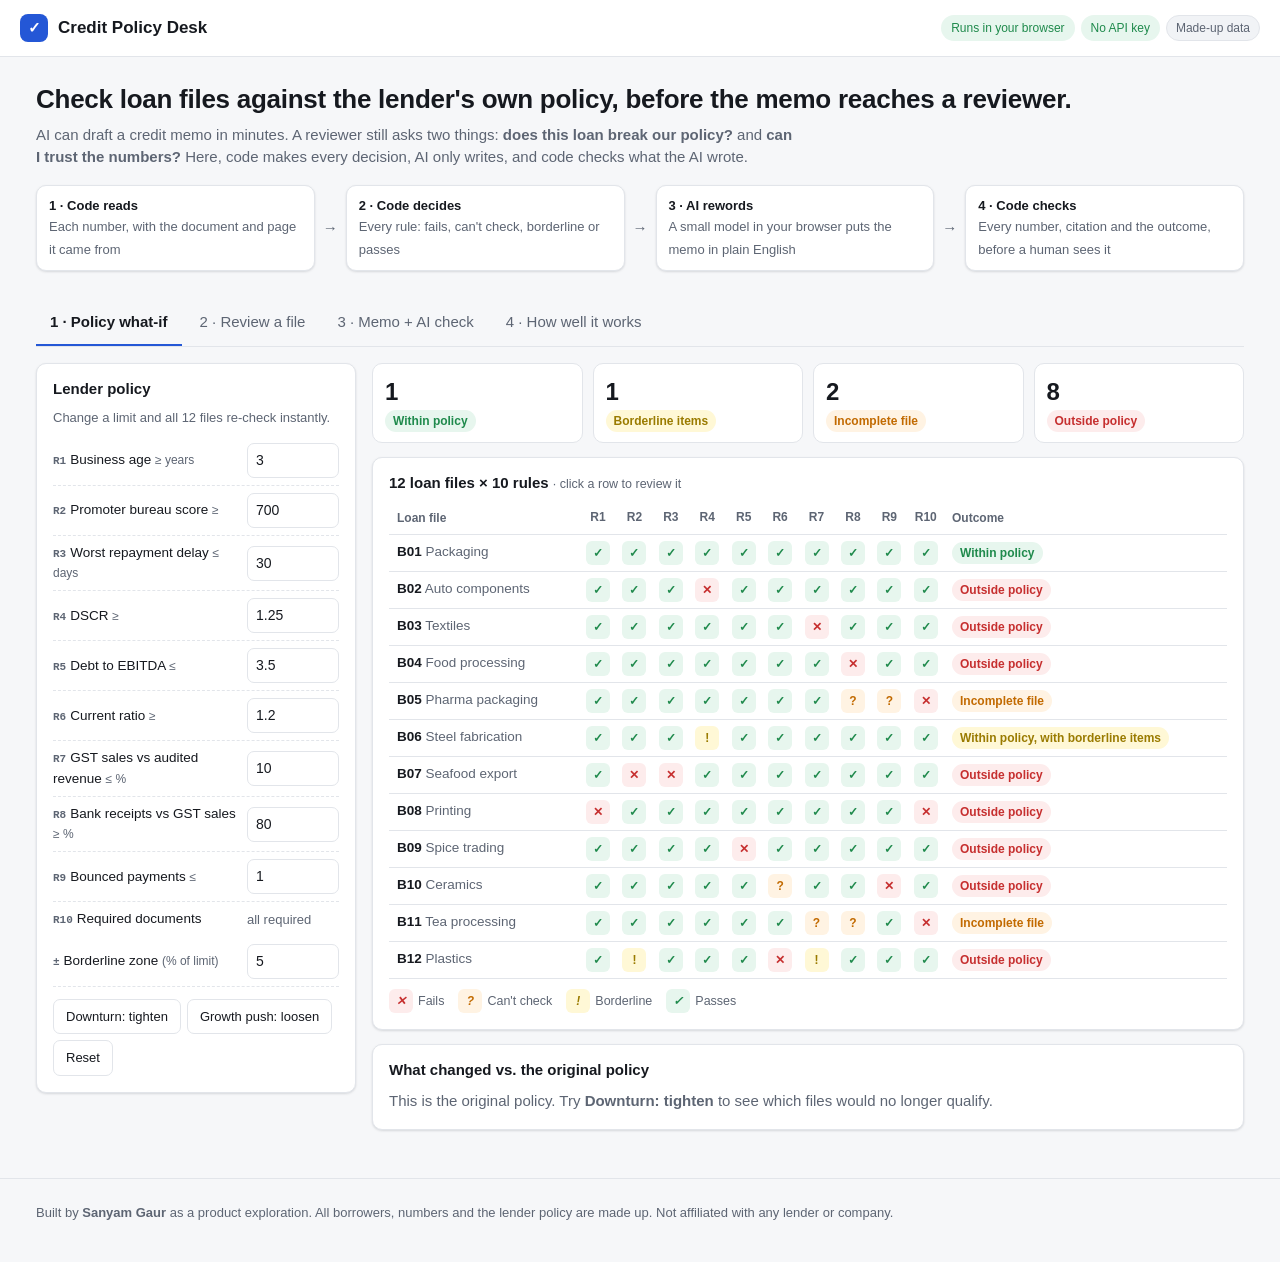
==== commit e6ca96c5: "Have the on-device model reword a code-written outline, with retries A 0.5B browser model ignored th" ====
--- a/docs/index.html
+++ b/docs/index.html
@@ -212,7 +212,7 @@
       <div class="arrow">→</div>
       <div class="step"><b>2 · Code decides</b><span>Every rule: fails, can't check, borderline or passes</span></div>
       <div class="arrow">→</div>
-      <div class="step"><b>3 · AI writes</b><span>A small model in your browser drafts the memo</span></div>
+      <div class="step"><b>3 · AI rewords</b><span>A small model in your browser puts the memo in plain English</span></div>
       <div class="arrow">→</div>
       <div class="step"><b>4 · Code checks</b><span>Every number, citation and the outcome, before a human sees it</span></div>
     </div>
@@ -312,8 +312,10 @@
         </div>
         <div class="card">
           <h3>AI memo test (runs on this device)</h3>
-          <p style="margin-top:0">The on-device model writes a memo for all 12 files. Code checks each one. A memo with a wrong number,
-            a sentence with no source, or a changed outcome is blocked.</p>
+          <p style="margin-top:0">Code writes an outline of each memo and decides what goes where. The on-device model only rewords it in
+            plainer English; it never types a number. Code fills the figures back in and checks the result. A wrong figure, a sentence
+            that contradicts a rule's result, a sentence with no source, or a changed outcome is blocked, and the model gets up to
+            3 tries. The table shows how often it needed more than one.</p>
           <div class="row"><button class="btn primary" id="run-ai-test">Run AI test on 12 files</button>
             <span class="muted" id="ai-test-status" style="font-size:13px"></span></div>
           <div id="ai-test" style="margin-top:10px"></div>
@@ -553,104 +555,166 @@
   // ---------------- Memo ----------------
   const TAG_SRC = String.raw`\[(?:R\d+|APP|POLICY)(?:\s*,\s*(?:R\d+|APP|POLICY))*\]`;
   const tagRe = (flags = "") => new RegExp(TAG_SRC, flags);
-  const numRe = () => /(?<![A-Za-z\d.])\d[\d,]*(?:\.\d+)?/g;
-
-  function memoFacts(ev) {
-    const b = ev.borrower, lr = b.loan_request;
-    return {
-      borrower: b.name, industry: b.industry,
-      "loan_request [APP]": `Rs ${lr.amount_lakh} lakh over ${lr.tenure_months} months at ${lr.annual_rate_pct}%`,
-      "recommendation [POLICY]": ev.recommendation.label,
-      recommendation_meaning: ev.recommendation.explain,
-      rules: ev.results.map((r) => ({ tag: r.id, rule: r.short, result: r.status, value: r.value_display,
-        limit: r.threshold_display, why_not_checked: r.reason })),
+  // A number, with an optional minus sign and an optional unit word after it.
+  const numRe = () => /(?<![A-Za-z\d.\-−])([-−]?)(\d[\d,]*(?:\.\d+)?)(\s*(?:crore|cr\b|lakhs?))?/gi;
+
+  // Words that claim a rule passed, or failed. Checked against the rule's real result.
+  const POSITIVE = /\b(pass(es|ed)?|comfortabl[ey]|within (the )?(limit|policy|threshold)|meets?|satisf(y|ies|ied)|healthy|above (the )?(required |policy )?minimum|under (the )?(cap|maximum))\b/i;
+  const NEGATIVE = /\b(fail(s|ed)?|breach(es|ed)?|below (the )?(required |policy )?minimum|above (the )?(maximum|cap|limit)|exceed(s|ed)?|short of|violat(es|ed|ion))\b/i;
+  const APPROVE = /\b(recommend(s|ed)? (approv\w*|sanction\w*)|approve the loan|should be approved|can be approved|sanction the loan)\b/i;
+  const DECLINE = /\b(declin\w*|reject\w*)\b/i;
+
+  /* How the AI is used: code writes an OUTLINE of the memo (it decides which rule goes
+   * under Concerns, Missing or Strengths) with placeholders instead of figures. The AI
+   * may only reword the outline in plainer English. Code then fills every figure back in
+   * and checks the result, so the AI never types a number and never makes a decision. */
+  function memoSlots(ev) {
+    const lr = ev.borrower.loan_request;
+    const slots = {
+      "APP.amount": `Rs ${lr.amount_lakh} lakh`, "APP.tenure": `${lr.tenure_months} months`,
+      "APP.rate": `${lr.annual_rate_pct}%`, OUTCOME: ev.recommendation.label,
+      "OUTCOME.lower": ev.recommendation.label.toLowerCase(),
     };
-  }
-
-  function templateMemo(ev) {
+    for (const r of ev.results) {
+      slots[`${r.id}.value`] = r.value_display;
+      slots[`${r.id}.limit`] = r.threshold_display;
+      if (r.reason) slots[`${r.id}.reason`] = r.reason;
+    }
+    return slots;
+  }
+
+  function fillPlaceholders(draft, ev) {
+    const slots = memoSlots(ev);
+    return draft.replace(/\{([A-Z0-9]+\.[a-z]+|OUTCOME)\}/g, (m, key) => (key in slots ? slots[key] : m));
+  }
+
+  /* ph = true gives the outline (placeholders); ph = false gives the finished template memo.
+   * Filling an outline's placeholders must give back exactly the template memo (tested). */
+  function buildMemo(ev, ph) {
     const b = ev.borrower, rec = ev.recommendation, lr = b.loan_request;
     const by = (s) => ev.results.filter((r) => r.status === s);
+    const val = (r) => (ph ? `{${r.id}.value}` : r.value_display);
+    const lim = (r) => (ph ? `{${r.id}.limit}` : r.threshold_display);
+    const why = (r) => (ph ? `{${r.id}.reason}` : r.reason);
+    const amount = ph ? "{APP.amount}" : `Rs ${lr.amount_lakh} lakh`;
+    const tenure = ph ? "{APP.tenure}" : `${lr.tenure_months} months`;
+    const rate = ph ? "{APP.rate}" : `${lr.annual_rate_pct}%`;
+    const label = ph ? "{OUTCOME}" : rec.label;
+    const labelLower = ph ? "{OUTCOME.lower}" : rec.label.toLowerCase();
     const lines = ["### Summary",
-      `${b.name}, a ${b.industry.toLowerCase()} business, has asked for Rs ${lr.amount_lakh} lakh over ${lr.tenure_months} months at ${lr.annual_rate_pct}% [APP].`,
-      `Against the lender's policy, the file is: ${rec.label.toLowerCase()} [POLICY].`,
+      `${b.name}, ${/^[AEIOU]/.test(b.industry) ? "an" : "a"} ${b.industry.toLowerCase()} business, has asked for ${amount} over ${tenure} at ${rate} [APP].`,
+      `Against the lender's policy, the file is: ${labelLower} [POLICY].`,
       "### Concerns"];
     const concerns = by("FAIL").filter((r) => r.metric !== "documents_complete")
-      .map((r) => `${r.short} is ${r.value_display}, but the policy needs ${r.threshold_display} [${r.id}].`)
-      .concat(by("BORDERLINE").map((r) => `${r.short} is ${r.value_display}, close to the limit of ${r.threshold_display} [${r.id}].`));
+      .map((r) => `${r.short} is ${val(r)}, but the policy needs ${lim(r)} [${r.id}].`)
+      .concat(by("BORDERLINE").map((r) => `${r.short} is ${val(r)}, close to the limit of ${lim(r)} [${r.id}].`));
     lines.push(...(concerns.length ? concerns : ["None [POLICY]."]), "### Missing information");
-    const missing = by("CANT_CHECK").map((r) => `${r.short} could not be checked (${r.reason}) [${r.id}].`)
-      .concat(by("FAIL").filter((r) => r.metric === "documents_complete").map((r) => `${r.reason} [${r.id}].`));
+    const missing = by("CANT_CHECK").map((r) => `${r.short} could not be checked (${why(r)}) [${r.id}].`)
+      .concat(by("FAIL").filter((r) => r.metric === "documents_complete").map((r) => `${why(r)} [${r.id}].`));
     lines.push(...(missing.length ? missing : ["None [POLICY]."]), "### Strengths");
     const strengths = by("PASS").filter((r) => ["dscr", "debt_to_ebitda", "current_ratio", "bureau_score"].includes(r.metric))
-      .map((r) => `${r.short} is ${r.value_display}, comfortably within the limit of ${r.threshold_display} [${r.id}].`);
+      .map((r) => `${r.short} is ${val(r)}, comfortably within the limit of ${lim(r)} [${r.id}].`);
     lines.push(...(strengths.length ? strengths : ["None [POLICY]."]));
-    lines.push("### Recommendation", `${rec.label} [POLICY]. ${rec.explain.slice(0, -1)} [POLICY].`);
+    lines.push("### Recommendation", `${label} [POLICY]. ${rec.explain.slice(0, -1)} [POLICY].`);
     return lines.join("\n");
   }
-
-  const MEMO_PROMPT = `You are drafting a short credit memo for a human credit reviewer at a lender.
-
-Rules you must follow:
-1. Use ONLY the facts in the JSON below. Do not add, round differently, or invent any number.
-2. Do not change the recommendation. State it exactly as given.
-3. End every sentence with the tags of the facts it relies on, placed before the full stop,
-   like "... below the minimum [R4]." Use [APP] for loan application details and [POLICY]
-   for the overall recommendation.
-4. Plain English that a new analyst can follow. 120 to 200 words.
-5. Use exactly these headings, each on its own line starting with "### ":
-   Summary, Concerns, Missing information, Strengths, Recommendation.
-   If a section has nothing, write "None [POLICY]."
-
-FACTS:
+  const templateMemo = (ev) => buildMemo(ev, false);
+  const memoOutline = (ev) => buildMemo(ev, true);
+
+  const MEMO_PROMPT = `Rewrite this credit memo in friendlier, plain English for a new analyst.
+
+Rules:
+- Keep the same headings, in the same order. Keep the meaning of every line.
+- Keep every {placeholder} and every [tag] exactly as written. Do not add, remove or change them.
+- Never write a digit. Do not add any facts.
+- Every sentence must still end with its [tag] before the full stop.
+- Reply with the rewritten memo only.
+
+MEMO:
 `;
 
-  function memoPrompt(ev) { return MEMO_PROMPT + JSON.stringify(memoFacts(ev), null, 2); }
-
-  /* The numbers each citation tag is allowed to back up. A sentence tagged [R6]
-   * may only use R6's numbers, so a number that exists elsewhere in the file
-   * (say, the DSCR limit) can't sneak into a sentence about the current ratio. */
+  function memoPrompt(ev) { return MEMO_PROMPT + memoOutline(ev) + "\n\nREWRITTEN MEMO:\n"; }
+
+  /* Tidies what small models add around a memo: chatty intros, code fences, "##" headings, bullets. */
+  function cleanDraft(text) {
+    let t = String(text || "").replace(/```[a-z]*\n?/gi, "");
+    const i = t.search(/^\s*#{1,6}\s*\S/m);
+    if (i > 0) t = t.slice(i);
+    return t.split("\n").map((l) => l.replace(/^\s*#{1,6}\s*/, "### ").replace(/^\s*[-*•]\s+/, "")).join("\n").trim();
+  }
+
+  function parseNumbers(text) {
+    const out = [];
+    for (const m of String(text || "").matchAll(numRe())) {
+      let n = parseFloat(m[2].replace(/,/g, ""));
+      if (m[1]) n = -n;
+      if (m[3] && /cr/i.test(m[3])) n *= 100;   // crore -> lakh
+      out.push({ raw: m[0].trim(), n });
+    }
+    return out;
+  }
+
+  /* The exact figures each citation tag may use, read from the same display text
+   * the reviewer sees (so "1.07x" allows 1.07, not 1 or 1.1). A sentence tagged
+   * [R6] may only use R6's own figures. Loan-application inputs belong to [APP]. */
   function numbersByTag(ev, policy) {
     const tags = {};
-    const adder = (vals) => (v) => {
-      if (typeof v !== "number") return;
-      for (const d of [0, 1, 2]) { vals.push(round(v, d)); vals.push(Number(v.toFixed(d))); }
-    };
-    const fromText = (add, text) => { for (const n of String(text || "").match(numRe()) || []) add(parseFloat(n.replace(/,/g, ""))); };
+    const add = (list, text) => parseNumbers(text).forEach((p) => list.push(p.n));
     for (const r of ev.results) {
-      const vals = (tags[r.id] = []), add = adder(vals);
-      add(r.value); add(r.threshold); fromText(add, r.reason);
-      r.inputs.forEach((i) => add(i.value));
+      const list = (tags[r.id] = []);
+      add(list, r.value_display); add(list, r.threshold_display); add(list, r.reason);
+      r.inputs.filter((i) => i.source !== DOC_TITLES.application && typeof i.value === "number")
+        .forEach((i) => add(list, fmt(i.value, i.unit)));
       const rule = policy.rules.find((p) => p.id === r.id);
-      if (rule) fromText(add, rule.text);
-    }
-    tags.APP = []; Object.values(ev.borrower.loan_request).forEach(adder(tags.APP));
-    tags.POLICY = []; const addP = adder(tags.POLICY);
-    addP(ev.results.length);
-    for (const s of ["FAIL", "CANT_CHECK", "BORDERLINE", "PASS"]) addP(ev.results.filter((r) => r.status === s).length);
+      if (rule) add(list, rule.text);
+    }
+    const lr = ev.borrower.loan_request;
+    tags.APP = [lr.amount_lakh, lr.tenure_months, lr.annual_rate_pct];
+    tags.POLICY = [ev.results.length].concat(["FAIL", "CANT_CHECK", "BORDERLINE", "PASS"]
+      .map((s) => ev.results.filter((r) => r.status === s).length));
     return tags;
   }
 
   function checkMemo(memo, ev, policy) {
     const byTag = numbersByTag(ev, policy);
     const everything = [].concat(...Object.values(byTag));
-    const numbers = [], uncited = [];
+    const status = Object.fromEntries(ev.results.map((r) => [r.id, r.status]));
+    const code = ev.recommendation.code;
+    const numbers = [], uncited = [], contradictions = [], decisionConflicts = [];
+    const placeholders = (memo.match(/\{[^}\n]*\}/g) || []);
     const body = memo.split("\n").filter((l) => l.trim() && !l.trim().startsWith("#"));
     for (const line of body) {
       for (const sentence of line.trim().split(/(?<=[.!?])\s+/)) {
         if (!sentence) continue;
         const cited = (sentence.match(tagRe("g")) || []).flatMap((t) => t.slice(1, -1).split(/\s*,\s*/));
         if (!cited.length) uncited.push(sentence);
+        const plain = sentence.replace(tagRe("g"), "");
+        // 1. Every figure must be one of the cited rules' exact figures.
         const allowed = cited.length ? [].concat(...cited.map((t) => byTag[t] || [])) : everything;
-        const plain = sentence.replace(tagRe("g"), "");
-        for (const raw of plain.match(numRe()) || []) {
-          const n = parseFloat(raw.replace(/,/g, "").replace(/\.$/, ""));
-          numbers.push({ number: raw, ok: allowed.some((a) => Math.abs(n - a) < 1e-6), sentence });
+        for (const p of parseNumbers(plain))
+          numbers.push({ number: p.raw, ok: allowed.some((a) => Math.abs(p.n - a) < 1e-9), sentence });
+        // 2. Words must not contradict the cited rule's real result.
+        const rules = cited.filter((t) => t in status);
+        const results = new Set(rules.map((t) => status[t]));
+        if (rules.length && results.size === 1) {
+          const s = [...results][0];
+          if ((s === "FAIL" || s === "CANT_CHECK") && POSITIVE.test(plain))
+            contradictions.push({ sentence, why: `says it passes, but ${rules.join(", ")} ${s === "FAIL" ? "fails" : "could not be checked"}` });
+          if (s !== "FAIL" && NEGATIVE.test(plain))
+            contradictions.push({ sentence, why: `says it fails, but ${rules.join(", ")} ${s === "CANT_CHECK" ? "could not be checked" : "passes"}` });
         }
+        // 3. The memo must not recommend a different decision from the rule engine.
+        const approves = APPROVE.test(plain) && !/deviation/i.test(plain);
+        if (approves && (code === "OUTSIDE_POLICY" || code === "INCOMPLETE"))
+          decisionConflicts.push({ sentence, why: "recommends approval, but the file is " + ev.recommendation.label.toLowerCase() });
+        if (DECLINE.test(plain) && (code === "WITHIN_POLICY" || code === "WITHIN_POLICY_REVIEW"))
+          decisionConflicts.push({ sentence, why: "recommends declining, but the file is within policy" });
       }
     }
-    const recommendationOk = memo.toLowerCase().includes(ev.recommendation.label.toLowerCase());
+    const recommendationOk = memo.toLowerCase().includes(ev.recommendation.label.toLowerCase()) && !decisionConflicts.length;
     const unmatched = numbers.filter((n) => !n.ok);
-    return { numbers, unmatched, uncited, recommendationOk, passed: !unmatched.length && !uncited.length && recommendationOk };
+    return { numbers, unmatched, uncited, contradictions, decisionConflicts, placeholders, recommendationOk,
+      passed: !unmatched.length && !uncited.length && !contradictions.length && recommendationOk && !placeholders.length };
   }
 
   function injectError(memo) {
@@ -668,7 +732,7 @@
     return { memo, old: null, wrong: null };
   }
 
-  const api = { STATUS_ORDER, STATUS_LABEL, evaluate, reviewQueue, fmt, templateMemo, memoPrompt,
+  const api = { STATUS_ORDER, STATUS_LABEL, evaluate, reviewQueue, fmt, templateMemo, memoOutline, memoPrompt, memoSlots, fillPlaceholders, cleanDraft,
     checkMemo, injectError, yearlyRepayment };
   if (typeof module !== "undefined" && module.exports) module.exports = api;
   else root.CAM = api;
@@ -856,7 +920,7 @@
     const decide = r.status === "PASS" ? "" : `<div class="decide" data-key="${key}">
       <div><label>Reviewer decision</label><select>${DECISIONS.map((x) => `<option ${x === d.decision ? "selected" : ""}>${esc(x)}</option>`).join("")}</select></div>
       <div><label>Reason (needed for any override)</label><input type="text" value="${esc(d.reason)}" placeholder="e.g. Promoter brought in Rs 40 lakh fresh equity"></div>
-      <div class="err" hidden style="grid-column:1/-1">An override needs a written reason. It goes into the audit log.</div></div>`;
+      <div class="err" hidden style="grid-column:1/-1">An override needs a written reason. Nothing is recorded until you add one.</div></div>`;
     return `<details class="rule" ${open ? "open" : ""}><summary><span class="cell s-${r.status}">${ICON[r.status]}</span>
       <span class="title">${r.id} · ${esc(r.short)}</span><span class="badge s-${r.status}">${esc(CAM.STATUS_LABEL[r.status])}</span>
       <span class="val">${esc(r.value_display)} · policy: ${esc(r.threshold_display)}</span></summary>
@@ -867,8 +931,11 @@
   function wireDecision(box) {
     const key = box.dataset.key, sel = box.querySelector("select"), txt = box.querySelector("input"), err = box.querySelector(".err");
     const update = () => {
-      decisions[key] = { decision: sel.value, reason: txt.value };
-      err.hidden = !(sel.value.startsWith("Override") && !txt.value.trim());
+      const missingReason = sel.value.startsWith("Override") && !txt.value.trim();
+      err.hidden = !missingReason;
+      // An override is only recorded once it has a written reason.
+      if (missingReason) delete decisions[key];
+      else decisions[key] = { decision: sel.value, reason: txt.value.trim(), at: new Date().toISOString() };
       renderAudit();
     };
     sel.addEventListener("change", update);
@@ -882,14 +949,15 @@
   }
   function renderAudit() {
     const rows = auditRows();
-    $("audit").innerHTML = rows.length ? `<div class="table-wrap"><table><thead><tr><th>File</th><th>Rule</th><th>Decision</th><th>Reason</th></tr></thead><tbody>${
-      rows.map((r) => `<tr><td>${r.file}</td><td>${r.rule}</td><td>${esc(r.decision)}</td><td>${r.reason ? esc(r.reason) : (r.decision.startsWith("Override") ? '<span style="color:var(--fail)">missing</span>' : "")}</td></tr>`).join("")}</tbody></table></div>
+    $("audit").innerHTML = rows.length ? `<div class="table-wrap"><table><thead><tr><th>Time</th><th>File</th><th>Rule</th><th>Decision</th><th>Reason</th></tr></thead><tbody>${
+      rows.map((r) => `<tr><td>${esc(new Date(r.at).toLocaleTimeString())}</td><td>${esc(r.file)}</td><td>${esc(r.rule)}</td><td>${esc(r.decision)}</td><td>${esc(r.reason)}</td></tr>`).join("")}</tbody></table></div>
       <div class="btns"><button class="btn" id="dl-audit">Download audit log (CSV)</button></div>`
       : `<p class="muted" style="margin:0">No decisions recorded yet. Every decision and its reason lands here.</p>`;
     const dl = $("dl-audit");
     if (dl) dl.addEventListener("click", () => {
-      const q = (s) => `"${String(s).replace(/"/g, '""')}"`;
-      const csv = ["File,Rule,Decision,Reason", ...rows.map((r) => [r.file, r.rule, r.decision, r.reason].map(q).join(","))].join("\n");
+      // Quote every cell, and stop spreadsheet apps running text that starts like a formula.
+      const q = (s) => { let t = String(s ?? ""); if (/^[=+\-@\t\r]/.test(t)) t = "'" + t; return `"${t.replace(/"/g, '""')}"`; };
+      const csv = ["Time,File,Rule,Decision,Reason", ...rows.map((r) => [r.at, r.file, r.rule, r.decision, r.reason].map(q).join(","))].join("\n");
       const a = Object.assign(document.createElement("a"), { href: URL.createObjectURL(new Blob([csv], { type: "text/csv" })), download: "audit_log.csv" });
       a.click();
     });
@@ -965,7 +1033,11 @@
         ${c.unmatched.map((n) => `<div class="err"><b>${esc(n.number)}</b> is not in the facts.<br><small>${esc(n.sentence)}</small></div>`).join("")}</div></div>
       <div class="check-line"><span class="ic">${c.uncited.length ? "❌" : "✅"}</span><div><b>Sources:</b> ${c.uncited.length ? `${c.uncited.length} sentence(s) cite no rule` : "every sentence cites a rule"}
         ${c.uncited.map((s) => `<div class="warn">${esc(s)}</div>`).join("")}</div></div>
-      <div class="check-line"><span class="ic">${c.recommendationOk ? "✅" : "❌"}</span><div><b>Outcome</b> ${c.recommendationOk ? "matches" : "does not match"} the rule engine ("${esc(ev.recommendation.label)}")</div></div>
+      <div class="check-line"><span class="ic">${c.contradictions.length ? "❌" : "✅"}</span><div><b>Meaning:</b> ${c.contradictions.length ? `${c.contradictions.length} sentence(s) contradict a rule's result` : "no sentence contradicts a rule's result"}
+        ${c.contradictions.map((x) => `<div class="err">${esc(x.why)}.<br><small>${esc(x.sentence)}</small></div>`).join("")}</div></div>
+      <div class="check-line"><span class="ic">${c.recommendationOk ? "✅" : "❌"}</span><div><b>Outcome</b> ${c.recommendationOk ? "matches" : "does not match"} the rule engine ("${esc(ev.recommendation.label)}")
+        ${c.decisionConflicts.map((x) => `<div class="err">${esc(x.why)}.<br><small>${esc(x.sentence)}</small></div>`).join("")}</div></div>
+      ${c.placeholders.length ? `<div class="check-line"><span class="ic">❌</span><div><b>Unfilled placeholders:</b> ${esc(c.placeholders.join(", "))}</div></div>` : ""}
       ${c.passed ? `<div class="ok">Memo passed every check. It can go to the reviewer.</div>` : `<div class="err">Memo blocked. Fix the flagged items before it reaches the reviewer.</div>`}`;
   }
 
@@ -996,29 +1068,55 @@
     renderMemoOutput();
   }
 
-  async function generateMemo(id, onToken) {
+  const MAX_TRIES = 3;
+  const TEMPERATURES = [0.2, 0.5, 0.8];  // a small model's later tries are more varied
+
+  // The model rewords the code's outline. Code then fills every figure back in.
+  async function generateMemo(id, temperature, onToken) {
     const ev = CAM.evaluate(byId(id), policy);
     const stream = await llm.chat.completions.create({
       messages: [{ role: "user", content: CAM.memoPrompt(ev) }],
-      temperature: 0.2, max_tokens: 600, stream: true,
+      temperature, max_tokens: 700, stream: true,
     });
-    let text = "";
+    let draft = "";
     for await (const chunk of stream) {
-      text += (chunk.choices[0] && chunk.choices[0].delta && chunk.choices[0].delta.content) || "";
-      if (onToken) onToken(text);
-    }
-    return text.trim();
+      draft += (chunk.choices[0] && chunk.choices[0].delta && chunk.choices[0].delta.content) || "";
+      if (onToken) onToken(CAM.fillPlaceholders(CAM.cleanDraft(draft), ev));
+    }
+    return CAM.fillPlaceholders(CAM.cleanDraft(draft), ev);
+  }
+
+  /* Write, check, and try again if the checks block it (up to MAX_TRIES).
+   * If every try is blocked, the last one is kept so the reviewer can see why. */
+  async function writeChecked(id, onStatus, onToken) {
+    const ev = CAM.evaluate(byId(id), policy);
+    let text = "", check = null, tries = 0;
+    while (tries < MAX_TRIES) {
+      tries++;
+      if (onStatus) onStatus(tries);
+      text = await generateMemo(id, TEMPERATURES[tries - 1], onToken);
+      check = CAM.checkMemo(text, ev, policy);
+      if (check.passed) break;
+    }
+    return { text, check, tries };
   }
 
   async function writeAiMemo(id) {
     if (busy) return;
     await ensureModel();
     busy = true; $("write-ai").disabled = true;
-    $("ai-status").textContent = "Writing on this device…";
     const key = memoKey(id);
-    aiMemos[key] = await generateMemo(id, (t) => { aiMemos[key] = t; if (current === id) renderMemoOutput(true); });
-    busy = false; $("write-ai").disabled = false;
-    $("ai-status").textContent = "Done. The checks on the right ran on the model's output.";
+    try {
+      const r = await writeChecked(id,
+        (n) => { $("ai-status").textContent = n === 1 ? "Writing on this device…" : `Try ${n} of ${MAX_TRIES}: the last draft was blocked by the checks, writing again…`; },
+        (t) => { aiMemos[key] = t; if (current === id) renderMemoOutput(true); });
+      aiMemos[key] = r.text;
+      $("ai-status").textContent = r.check.passed
+        ? `Passed every check${r.tries > 1 ? ` on try ${r.tries} of ${MAX_TRIES}` : " on the first try"}.`
+        : `All ${MAX_TRIES} tries were blocked by the checks. The last draft is shown so you can see why. Switch to the template memo, or try again.`;
+    } finally {
+      busy = false; $("write-ai").disabled = false;
+    }
     renderMemoOutput();
   }
 
@@ -1051,11 +1149,10 @@
       busy = true;
       const results = [];
       for (const b of BORROWERS) {
-        $("ai-test-status").textContent = `Writing memo ${results.length + 1} of ${BORROWERS.length}…`;
-        const text = await generateMemo(b.id);
-        aiMemos[memoKey(b.id)] = text;
-        const ev = CAM.evaluate(b, policy);
-        results.push({ id: b.id, c: CAM.checkMemo(text, ev, policy) });
+        const n = results.length + 1;
+        const r = await writeChecked(b.id, (t) => { $("ai-test-status").textContent = `Writing memo ${n} of ${BORROWERS.length}${t > 1 ? ` (try ${t})` : ""}…`; });
+        aiMemos[memoKey(b.id)] = r.text;
+        results.push({ id: b.id, c: r.check, tries: r.tries });
         renderAiTest(results);
       }
       $("ai-test-status").textContent = `Done with ${MODELS.find((m) => m[0] === llmModel)[1]}. Open any memo in tab 3 to see it.`;
@@ -1071,19 +1168,23 @@
     const nums = results.reduce((s, r) => s + r.c.numbers.length, 0);
     const bad = results.reduce((s, r) => s + r.c.unmatched.length, 0);
     const unc = results.reduce((s, r) => s + r.c.uncited.length, 0);
-    const recBad = results.filter((r) => !r.c.recommendationOk).length;
-    $("ai-test").innerHTML = `<div class="chips" style="grid-template-columns:repeat(3,1fr)">
-      <div class="chip"><div class="n">${passed}/${results.length}</div><div class="l">memos passed every check</div></div>
-      <div class="chip"><div class="n">${bad}</div><div class="l">wrong numbers blocked (of ${nums})</div></div>
-      <div class="chip"><div class="n">${unc}</div><div class="l">sentences with no source</div></div></div>
-      ${recBad ? `<p class="err">${recBad} memo(s) changed the outcome and were blocked.</p>` : ""}
-      <div class="table-wrap"><table><thead><tr><th>File</th><th>Result</th><th>What the checks caught</th></tr></thead><tbody>${
+    const recBad = results.filter((r) => !r.c.recommendationOk || r.c.contradictions.length).length;
+    const first = results.filter((r) => r.c.passed && r.tries === 1).length;
+    $("ai-test").innerHTML = `<div class="chips" style="grid-template-columns:repeat(2,1fr)">
+      <div class="chip"><div class="n">${passed}/${results.length}</div><div class="l">memos passed every check (within ${MAX_TRIES} tries)</div></div>
+      <div class="chip"><div class="n">${first}/${results.length}</div><div class="l">passed on the first try</div></div>
+      <div class="chip"><div class="n">${bad}</div><div class="l">wrong numbers in the final drafts (of ${nums})</div></div>
+      <div class="chip"><div class="n">${unc}</div><div class="l">sentences with no source in the final drafts</div></div></div>
+      ${recBad ? `<p class="err">${recBad} memo(s) misstated a rule result or the outcome, and were blocked.</p>` : ""}
+      <div class="table-wrap"><table><thead><tr><th>File</th><th>Result</th><th>Tries</th><th>What the checks caught in the last draft</th></tr></thead><tbody>${
         results.map((r) => {
           const issues = [];
           if (r.c.unmatched.length) issues.push(`wrong numbers: ${r.c.unmatched.map((n) => n.number).join(", ")}`);
           if (r.c.uncited.length) issues.push(`${r.c.uncited.length} uncited sentence(s)`);
+          if (r.c.contradictions.length) issues.push(`${r.c.contradictions.length} sentence(s) contradict a rule`);
+          if (r.c.placeholders.length) issues.push(`unfilled ${r.c.placeholders.join(", ")}`);
           if (!r.c.recommendationOk) issues.push("outcome changed");
-          return `<tr><td>${r.id}</td><td>${r.c.passed ? '<span class="badge s-PASS">Passed</span>' : '<span class="badge s-FAIL">Blocked</span>'}</td><td>${esc(issues.join(" · ") || "-")}</td></tr>`;
+          return `<tr><td>${r.id}</td><td>${r.c.passed ? '<span class="badge s-PASS">Passed</span>' : '<span class="badge s-FAIL">Blocked</span>'}</td><td>${r.tries}</td><td>${esc(issues.join(" · ") || "-")}</td></tr>`;
         }).join("")}</tbody></table></div>`;
   }
 
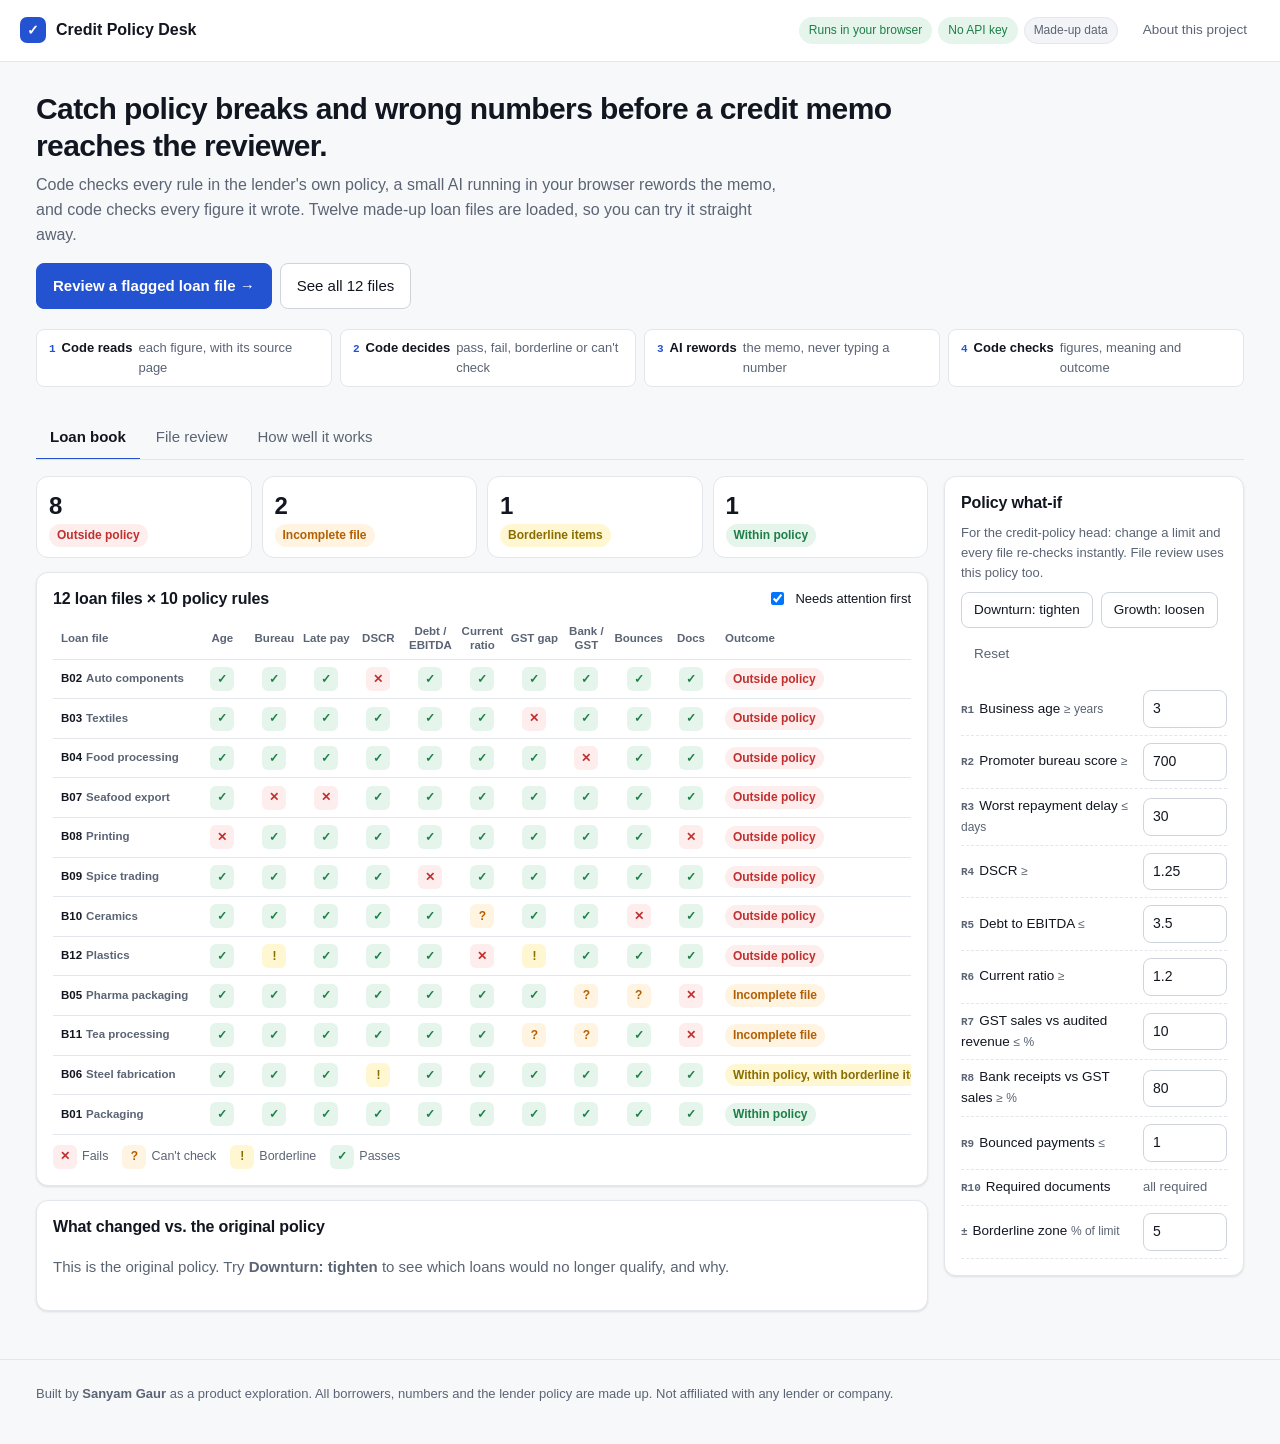
==== commit ed2f950e: "Redesign the page around the main job: reviewing a loan file - Clearer first screen: one-line proble" ====
--- a/docs/index.html
+++ b/docs/index.html
@@ -4,109 +4,141 @@
 <meta charset="utf-8">
 <meta name="viewport" content="width=device-width, initial-scale=1">
 <title>Credit Policy Desk</title>
-<meta name="description" content="Checks loan files against a lender's own credit policy. Code decides, AI writes, code checks. Runs entirely in your browser.">
+<meta name="description" content="Checks loan files against a lender's own credit policy. Code decides, AI rewords the memo, code checks every figure. Runs entirely in your browser.">
 <style>
+/* ---------- Tokens ---------- */
 :root {
-  --bg: #f6f7f9; --surface: #ffffff; --surface-2: #f1f3f6; --border: #e2e5ea;
-  --text: #16191f; --muted: #5d6573; --accent: #2457d6; --accent-soft: #e8eefc;
-  --fail: #c62f2f; --fail-soft: #fdecec; --cant: #c26a00; --cant-soft: #fff3e3;
-  --border-s: #9a7b00; --border-soft: #fff8d6; --pass: #1f8a4c; --pass-soft: #e7f6ee;
-  --shadow: 0 1px 2px rgba(16, 24, 40, .06), 0 1px 3px rgba(16, 24, 40, .08);
-  --radius: 10px;
+  --bg: #f7f8fa; --surface: #ffffff; --surface-2: #f2f4f7; --border: #e3e6eb; --border-strong: #cfd4dc;
+  --text: #121620; --muted: #5b6474; --accent: #2353d0; --accent-soft: #e9effc; --on-accent: #ffffff;
+  --fail: #c0302f; --fail-soft: #fdeded; --cant: #b45f00; --cant-soft: #fff3e2;
+  --border-s: #8a6d00; --border-soft: #fff7d1; --pass: #1d7f47; --pass-soft: #e6f5ec;
+  --shadow: 0 1px 2px rgba(16, 24, 40, .05), 0 1px 3px rgba(16, 24, 40, .07);
+  --radius: 12px; --radius-sm: 8px;
+  --ease: cubic-bezier(.2, .7, .2, 1);
   color-scheme: light;
 }
 @media (prefers-color-scheme: dark) {
   :root:not([data-theme="light"]) {
-    --bg: #0f1115; --surface: #171a21; --surface-2: #1e222b; --border: #2a2f3a;
-    --text: #e8eaef; --muted: #9aa3b2; --accent: #7aa2ff; --accent-soft: #1d2740;
-    --fail: #ff7b7b; --fail-soft: #3a1c1f; --cant: #ffb454; --cant-soft: #3a2a14;
-    --border-s: #f0d264; --border-soft: #353014; --pass: #5fd394; --pass-soft: #143021;
+    --bg: #0e1014; --surface: #161920; --surface-2: #1d2129; --border: #282d37; --border-strong: #353b47;
+    --text: #e9ebf0; --muted: #9aa3b3; --accent: #7ea4ff; --accent-soft: #1b2540; --on-accent: #0b1020;
+    --fail: #ff8080; --fail-soft: #391d20; --cant: #ffb65c; --cant-soft: #382814;
+    --border-s: #efd36a; --border-soft: #332e14; --pass: #63d49a; --pass-soft: #132d20;
     --shadow: none; color-scheme: dark;
   }
 }
 :root[data-theme="dark"] {
-  --bg: #0f1115; --surface: #171a21; --surface-2: #1e222b; --border: #2a2f3a;
-  --text: #e8eaef; --muted: #9aa3b2; --accent: #7aa2ff; --accent-soft: #1d2740;
-  --fail: #ff7b7b; --fail-soft: #3a1c1f; --cant: #ffb454; --cant-soft: #3a2a14;
-  --border-s: #f0d264; --border-soft: #353014; --pass: #5fd394; --pass-soft: #143021;
+  --bg: #0e1014; --surface: #161920; --surface-2: #1d2129; --border: #282d37; --border-strong: #353b47;
+  --text: #e9ebf0; --muted: #9aa3b3; --accent: #7ea4ff; --accent-soft: #1b2540; --on-accent: #0b1020;
+  --fail: #ff8080; --fail-soft: #391d20; --cant: #ffb65c; --cant-soft: #382814;
+  --border-s: #efd36a; --border-soft: #332e14; --pass: #63d49a; --pass-soft: #132d20;
   --shadow: none; color-scheme: dark;
 }
 
+/* ---------- Base ---------- */
 * { box-sizing: border-box; }
 body {
   margin: 0; background: var(--bg); color: var(--text);
-  font: 15px/1.5 -apple-system, BlinkMacSystemFont, "Segoe UI", Inter, Roboto, sans-serif;
+  font: 15px/1.55 -apple-system, BlinkMacSystemFont, "Segoe UI", Inter, Roboto, sans-serif;
+  -webkit-font-smoothing: antialiased;
 }
-a { color: var(--accent); }
-h1, h2, h3, h4 { line-height: 1.25; margin: 0; }
-small, .muted { color: var(--muted); }
-code { font-family: ui-monospace, SFMono-Regular, Menlo, monospace; font-size: .85em;
-  background: var(--surface-2); padding: 1px 5px; border-radius: 4px; }
-
+a { color: var(--accent); text-underline-offset: 2px; }
+h1, h2, h3 { line-height: 1.25; margin: 0; letter-spacing: -.01em; }
+h2 { font-size: 16px; font-weight: 650; }
+h3 { font-size: 14px; font-weight: 650; }
+p { margin: 8px 0; }
+.muted { color: var(--muted); }
+.small { font-size: 13px; }
+code { font: .85em ui-monospace, SFMono-Regular, Menlo, monospace; background: var(--surface-2);
+  padding: 1px 5px; border-radius: 4px; }
 .wrap { max-width: 1240px; margin: 0 auto; padding: 0 16px; }
-
-/* Header */
+:focus-visible { outline: 2px solid var(--accent); outline-offset: 2px; border-radius: 4px; }
+.skip { position: absolute; left: -999px; top: 8px; background: var(--accent); color: var(--on-accent);
+  padding: 8px 12px; border-radius: var(--radius-sm); z-index: 10; }
+.skip:focus { left: 16px; }
+
+/* ---------- Header & hero ---------- */
 header.top { background: var(--surface); border-bottom: 1px solid var(--border); }
-.top-inner { display: flex; align-items: center; gap: 16px; padding: 14px 0; flex-wrap: wrap; }
-.brand { display: flex; align-items: center; gap: 10px; font-weight: 650; font-size: 17px; }
-.mark { width: 28px; height: 28px; border-radius: 8px; background: var(--accent); color: #fff;
-  display: grid; place-items: center; font-size: 15px; }
+.top-inner { display: flex; align-items: center; gap: 12px; padding: 12px 0; flex-wrap: wrap; }
+.brand { display: flex; align-items: center; gap: 10px; font-weight: 650; font-size: 16px; }
+.mark { width: 26px; height: 26px; border-radius: 7px; background: var(--accent); color: var(--on-accent);
+  display: grid; place-items: center; font-size: 14px; }
 .pills { display: flex; gap: 6px; flex-wrap: wrap; margin-left: auto; }
 .pill { font-size: 12px; padding: 3px 9px; border-radius: 999px; background: var(--surface-2);
   color: var(--muted); border: 1px solid var(--border); white-space: nowrap; }
 .pill.good { background: var(--pass-soft); color: var(--pass); border-color: transparent; }
 
-.hero { padding: 26px 0 8px; }
-.hero h1 { font-size: 26px; letter-spacing: -.01em; }
-.hero p { color: var(--muted); max-width: 760px; margin: 8px 0 0; }
-.flow { display: flex; gap: 8px; align-items: stretch; margin-top: 16px; flex-wrap: wrap; }
-.flow .step { flex: 1 1 180px; background: var(--surface); border: 1px solid var(--border);
-  border-radius: var(--radius); padding: 10px 12px; box-shadow: var(--shadow); }
-.flow .step b { display: block; font-size: 13px; }
-.flow .step span { font-size: 13px; color: var(--muted); }
-.flow .arrow { align-self: center; color: var(--muted); }
-@media (max-width: 700px) { .flow .arrow { display: none; } }
-
-/* Tabs */
-nav.tabs { display: flex; gap: 4px; margin: 22px 0 16px; border-bottom: 1px solid var(--border);
-  overflow-x: auto; }
-nav.tabs button { background: none; border: 0; padding: 10px 14px; font: inherit; color: var(--muted);
-  cursor: pointer; border-bottom: 2px solid transparent; white-space: nowrap; }
-nav.tabs button[aria-selected="true"] { color: var(--text); border-bottom-color: var(--accent); font-weight: 600; }
+.hero { padding: 28px 0 4px; }
+.hero h1 { font-size: clamp(22px, 3.2vw, 30px); max-width: 880px; letter-spacing: -.02em; }
+.hero > p { color: var(--muted); max-width: 760px; font-size: 16px; }
+.hero-cta { margin-top: 16px; }
+.flow { list-style: none; counter-reset: step; display: flex; flex-wrap: wrap; gap: 8px; padding: 0; margin: 20px 0 0; }
+.flow li { counter-increment: step; flex: 1 1 200px; display: flex; gap: 6px; align-items: baseline; font-size: 13px;
+  padding: 8px 12px; border: 1px solid var(--border); border-radius: var(--radius-sm); background: var(--surface); }
+.flow li::before { content: counter(step); font: 600 11px ui-monospace, Menlo, monospace; color: var(--accent); }
+.flow li b { white-space: nowrap; }
+.flow li span { color: var(--muted); }
+
+/* ---------- Buttons & inputs ---------- */
+.btns { display: flex; gap: 8px; flex-wrap: wrap; }
+.btns.tight { gap: 4px; }
+.btn { font: inherit; font-size: 13.5px; padding: 7px 12px; border-radius: var(--radius-sm); cursor: pointer;
+  border: 1px solid var(--border-strong); background: var(--surface); color: var(--text);
+  transition: background .15s var(--ease), border-color .15s var(--ease), transform .1s var(--ease); }
+.btn:hover { background: var(--surface-2); }
+.btn:active { transform: translateY(1px); }
+.btn.primary { background: var(--accent); color: var(--on-accent); border-color: var(--accent); font-weight: 600; }
+.btn.primary:hover { filter: brightness(1.07); }
+.btn.ghost { border-color: transparent; background: transparent; color: var(--muted); }
+.btn.ghost:hover { background: var(--surface-2); color: var(--text); }
+.btn.lg { font-size: 15px; padding: 10px 16px; }
+.btn.small { font-size: 12.5px; padding: 4px 9px; }
+.btn.icon { padding: 6px 10px; min-width: 36px; }
+.btn:disabled { opacity: .45; cursor: not-allowed; transform: none; }
+.btn[aria-pressed="true"] { background: var(--fail-soft); color: var(--fail); border-color: transparent; }
+input[type=number], input[type=text], select, textarea {
+  font: inherit; font-size: 14px; padding: 7px 9px; border-radius: var(--radius-sm); width: 100%;
+  border: 1px solid var(--border-strong); background: var(--surface); color: var(--text); }
+input[type=number] { font-variant-numeric: tabular-nums; }
+.row { display: flex; gap: 8px; align-items: center; flex-wrap: wrap; }
+.toggle { display: inline-flex; gap: 8px; align-items: center; cursor: pointer; }
+
+/* ---------- Tabs ---------- */
+.tabs { display: flex; gap: 2px; margin: 24px 0 16px; border-bottom: 1px solid var(--border); overflow-x: auto; }
+.tabs button { background: none; border: 0; padding: 10px 14px; font: inherit; color: var(--muted); cursor: pointer;
+  border-bottom: 2px solid transparent; white-space: nowrap; margin-bottom: -1px; }
+.tabs button:hover { color: var(--text); }
+.tabs button[aria-selected="true"] { color: var(--text); border-bottom-color: var(--accent); font-weight: 600; }
 section.panel { display: none; padding-bottom: 48px; }
-section.panel.active { display: block; }
-
+section.panel.active { display: block; animation: fade .18s var(--ease); }
+@keyframes fade { from { opacity: 0; transform: translateY(2px); } to { opacity: 1; transform: none; } }
+
+/* ---------- Cards & layout ---------- */
 .card { background: var(--surface); border: 1px solid var(--border); border-radius: var(--radius);
   box-shadow: var(--shadow); padding: 16px; }
 .card + .card { margin-top: 14px; }
-.card h3 { font-size: 15px; margin-bottom: 10px; }
-
-.grid-2 { display: grid; grid-template-columns: 320px 1fr; gap: 16px; align-items: start; }
-.grid-memo { display: grid; grid-template-columns: 1.5fr 1fr; gap: 16px; align-items: start; }
-@media (max-width: 900px) { .grid-2, .grid-memo { grid-template-columns: 1fr; } }
-
-/* Policy panel */
-.rule-row { display: grid; grid-template-columns: 1fr 92px; gap: 8px; align-items: center;
+.card h2 { margin-bottom: 10px; }
+.card-head { display: flex; justify-content: space-between; align-items: center; gap: 10px; flex-wrap: wrap; margin-bottom: 10px; }
+.card-head h2 { margin: 0; }
+.section-head { display: flex; justify-content: space-between; align-items: center; gap: 10px; flex-wrap: wrap; margin: 26px 0 10px; }
+/* minmax(0, …) lets wide tables scroll inside their card instead of pushing the page sideways */
+.grid-2 { display: grid; grid-template-columns: minmax(0, 1fr) 300px; gap: 16px; align-items: start; }
+.grid-memo { display: grid; grid-template-columns: minmax(0, 1.5fr) minmax(0, 1fr); gap: 16px; align-items: start; }
+.grid-memo > .card + .card { margin-top: 0; }
+@media (max-width: 960px) { .grid-2, .grid-memo { grid-template-columns: minmax(0, 1fr); } }
+.policy { position: sticky; top: 12px; }
+@media (max-width: 960px) { .policy { position: static; } }
+
+/* ---------- Policy panel ---------- */
+.rule-row { display: grid; grid-template-columns: 1fr 84px; gap: 8px; align-items: center;
   padding: 7px 0; border-bottom: 1px dashed var(--border); }
-.rule-row:last-of-type { border-bottom: 0; }
+#policy-rows { margin-top: 10px; }
 .rule-row label { font-size: 13.5px; }
 .rule-row .op { color: var(--muted); font-size: 12px; }
 .rule-row.changed label::after { content: "edited"; margin-left: 6px; font-size: 11px; color: var(--accent);
   background: var(--accent-soft); padding: 1px 6px; border-radius: 999px; }
-.rid { font: 600 11px ui-monospace, Menlo, monospace; color: var(--muted); margin-right: 4px; }
-input[type=number], input[type=text], select {
-  width: 100%; font: inherit; font-size: 14px; padding: 6px 8px; border-radius: 7px;
-  border: 1px solid var(--border); background: var(--surface); color: var(--text); }
-input:focus, select:focus, button:focus-visible { outline: 2px solid var(--accent); outline-offset: 1px; }
-.btns { display: flex; gap: 6px; flex-wrap: wrap; margin-top: 12px; }
-button.btn { font: inherit; font-size: 13px; padding: 7px 12px; border-radius: 7px; cursor: pointer;
-  border: 1px solid var(--border); background: var(--surface); color: var(--text); }
-button.btn:hover { background: var(--surface-2); }
-button.btn.primary { background: var(--accent); color: #fff; border-color: var(--accent); }
-button.btn.primary:hover { filter: brightness(1.08); }
-button.btn:disabled { opacity: .5; cursor: not-allowed; }
-
-/* Summary chips */
+.rid { font: 600 11px ui-monospace, Menlo, monospace; color: var(--muted); margin-right: 5px; }
+
+/* ---------- Summary chips ---------- */
 .chips { display: grid; grid-template-columns: repeat(4, 1fr); gap: 10px; margin-bottom: 14px; }
 @media (max-width: 700px) { .chips { grid-template-columns: repeat(2, 1fr); } }
 .chip { border-radius: var(--radius); padding: 10px 12px; border: 1px solid var(--border); background: var(--surface); }
@@ -115,17 +147,21 @@
 .chip .d { font-size: 12px; font-weight: 600; margin-left: 6px; }
 .chip .d.up { color: var(--fail); } .chip .d.down { color: var(--pass); }
 
-/* Portfolio grid */
+/* ---------- Tables & status ---------- */
 .table-wrap { overflow-x: auto; }
 table { border-collapse: collapse; width: 100%; font-size: 13.5px; }
-th, td { padding: 7px 8px; text-align: left; border-bottom: 1px solid var(--border); vertical-align: top; }
-th { font-size: 12px; color: var(--muted); font-weight: 600; white-space: nowrap; }
-table.port td.c, table.port th.c { text-align: center; padding: 6px 3px; }
-table.port tbody tr { cursor: pointer; }
+th, td { padding: 8px; text-align: left; border-bottom: 1px solid var(--border); vertical-align: middle; }
+th { font-size: 11.5px; color: var(--muted); font-weight: 600; }
+table.port th.c { text-align: center; padding: 6px 2px; line-height: 1.2; white-space: normal; min-width: 52px; }
+table.port td.c { text-align: center; padding: 6px 2px; }
+table.port tbody tr { transition: background .12s var(--ease); }
 table.port tbody tr:hover { background: var(--surface-2); }
 table.port tr.moved { background: var(--accent-soft); }
+.file-link { background: none; border: 0; padding: 2px 0; font: inherit; color: var(--text); cursor: pointer; text-align: left; white-space: nowrap; }
+.file-link b { margin-right: 4px; }
+.file-link:hover b { color: var(--accent); text-decoration: underline; }
 .cell { display: inline-grid; place-items: center; width: 24px; height: 24px; border-radius: 6px;
-  font-size: 12px; font-weight: 700; }
+  font-size: 12px; font-weight: 700; font-style: normal; }
 .s-FAIL { background: var(--fail-soft); color: var(--fail); }
 .s-CANT_CHECK { background: var(--cant-soft); color: var(--cant); }
 .s-BORDERLINE { background: var(--border-soft); color: var(--border-s); }
@@ -138,199 +174,246 @@
 .was { display: block; font-size: 11.5px; color: var(--muted); margin-top: 2px; }
 .legend { display: flex; gap: 14px; flex-wrap: wrap; font-size: 12.5px; color: var(--muted); margin-top: 10px; }
 .legend span { display: inline-flex; align-items: center; gap: 5px; }
-.changes li { margin: 4px 0; font-size: 14px; }
-
-/* Review */
-.file-head { display: flex; gap: 16px; align-items: center; flex-wrap: wrap; }
-.file-head .meta { flex: 1 1 260px; }
-.file-head h2 { font-size: 20px; }
-.counts { display: flex; gap: 8px; flex-wrap: wrap; }
+.changes { padding-left: 18px; margin: 0; }
+.changes li { margin: 6px 0; font-size: 14px; }
+
+/* ---------- File review ---------- */
+.file-bar .row select { flex: 1 1 260px; width: auto; }
+.file-meta { margin-top: 12px; display: flex; justify-content: space-between; gap: 12px; flex-wrap: wrap; align-items: flex-start; }
+.file-meta h2 { font-size: 20px; }
+.counts { display: flex; gap: 6px; flex-wrap: wrap; align-items: center; }
+.spoiler { margin-top: 10px; }
+.spoiler summary { cursor: pointer; color: var(--muted); font-size: 13px; }
 details.rule { border: 1px solid var(--border); border-radius: var(--radius); background: var(--surface);
-  margin-top: 10px; box-shadow: var(--shadow); }
+  margin-top: 8px; box-shadow: var(--shadow); }
 details.rule > summary { list-style: none; cursor: pointer; padding: 12px 14px; display: flex; gap: 10px;
-  align-items: center; flex-wrap: wrap; }
+  align-items: center; flex-wrap: wrap; border-radius: var(--radius); }
 details.rule > summary::-webkit-details-marker { display: none; }
+details.rule > summary::after { content: "▾"; margin-left: auto; color: var(--muted); transition: transform .15s var(--ease); }
+details.rule:not([open]) > summary::after { transform: rotate(-90deg); }
 details.rule > summary .title { font-weight: 600; }
 details.rule > summary .val { color: var(--muted); font-size: 13.5px; }
-details.rule .body { padding: 0 14px 14px; border-top: 1px solid var(--border); }
-.warn { background: var(--cant-soft); color: var(--cant); padding: 8px 10px; border-radius: 7px; margin: 10px 0; font-size: 13.5px; }
-.err { background: var(--fail-soft); color: var(--fail); padding: 8px 10px; border-radius: 7px; margin-top: 8px; font-size: 13.5px; }
-.ok { background: var(--pass-soft); color: var(--pass); padding: 8px 10px; border-radius: 7px; font-size: 13.5px; }
-.decide { display: grid; grid-template-columns: 260px 1fr; gap: 10px; margin-top: 12px; }
+details.rule .body { padding: 2px 14px 14px; border-top: 1px solid var(--border); }
+.decided { font-size: 12px; color: var(--pass); font-weight: 600; }
+.warn { background: var(--cant-soft); color: var(--cant); padding: 8px 10px; border-radius: var(--radius-sm); margin: 10px 0; font-size: 13.5px; }
+.err { background: var(--fail-soft); color: var(--fail); padding: 8px 10px; border-radius: var(--radius-sm); margin-top: 8px; font-size: 13.5px; }
+.ok { background: var(--pass-soft); color: var(--pass); padding: 8px 10px; border-radius: var(--radius-sm); font-size: 13.5px; margin-top: 8px; }
+.decide { display: grid; grid-template-columns: 240px 1fr; gap: 10px; margin-top: 12px; }
 @media (max-width: 700px) { .decide { grid-template-columns: 1fr; } }
 .decide label { font-size: 12px; color: var(--muted); display: block; margin-bottom: 3px; }
-.note { background: var(--accent-soft); color: var(--text); padding: 8px 12px; border-radius: 8px; font-size: 13.5px; margin-bottom: 12px; }
-.spoiler summary { cursor: pointer; color: var(--muted); font-size: 13px; }
-
-/* Memo */
-.seg { display: inline-flex; border: 1px solid var(--border); border-radius: 8px; overflow: hidden; }
-.seg button { font: inherit; font-size: 13px; padding: 7px 12px; border: 0; background: var(--surface);
-  color: var(--muted); cursor: pointer; }
-.seg button[aria-pressed="true"] { background: var(--accent); color: #fff; }
-.memo h4 { font-size: 14px; margin: 14px 0 4px; color: var(--muted); text-transform: uppercase; letter-spacing: .04em; }
+.note { background: var(--accent-soft); padding: 8px 12px; border-radius: var(--radius-sm); font-size: 13.5px; margin-bottom: 12px; }
+.passing-head { margin: 16px 0 0; font-size: 13px; color: var(--muted); }
+
+/* ---------- Memo ---------- */
+.seg { display: inline-flex; border: 1px solid var(--border-strong); border-radius: var(--radius-sm); overflow: hidden; }
+.seg button { font: inherit; font-size: 13px; padding: 6px 12px; border: 0; background: var(--surface); color: var(--muted); cursor: pointer; }
+.seg button + button { border-left: 1px solid var(--border-strong); }
+.seg button[aria-pressed="true"] { background: var(--accent); color: var(--on-accent); }
+.ai-box { margin-bottom: 14px; }
+.provenance { font-size: 12.5px; color: var(--muted); }
+.provenance b { color: var(--text); font-weight: 600; }
+.memo h4 { font-size: 12px; margin: 14px 0 4px; color: var(--muted); text-transform: uppercase; letter-spacing: .05em; }
 .memo h4:first-child { margin-top: 0; }
 .memo p { margin: 4px 0; }
+.memo-editor { min-height: 360px; font: 13px/1.5 ui-monospace, Menlo, monospace; resize: vertical; }
 .tag { font: 600 10.5px ui-monospace, Menlo, monospace; background: var(--surface-2); color: var(--muted);
   border: 1px solid var(--border); padding: 0 4px; border-radius: 4px; vertical-align: 1px; }
 mark.bad { background: var(--fail-soft); color: var(--fail); font-weight: 700; padding: 0 2px; border-radius: 3px; }
+.checks h3 { margin-bottom: 6px; }
+.checks #plant { margin-top: 10px; }
 .check-line { display: flex; gap: 8px; margin: 8px 0; font-size: 14px; }
 .check-line .ic { width: 20px; flex: none; }
-.progress { height: 6px; background: var(--surface-2); border-radius: 999px; overflow: hidden; margin-top: 8px; }
-.progress > div { height: 100%; width: 0; background: var(--accent); transition: width .2s; }
-.ai-box { margin-top: 12px; padding: 12px; border: 1px dashed var(--border); border-radius: var(--radius); }
-.row { display: flex; gap: 8px; align-items: center; flex-wrap: wrap; }
-.toggle { display: inline-flex; gap: 8px; align-items: center; font-size: 14px; cursor: pointer; }
+.progress { height: 6px; background: var(--surface-2); border-radius: 999px; overflow: hidden; margin-top: 10px; }
+.progress > div { height: 100%; width: 0; background: var(--accent); transition: width .2s var(--ease); }
 .cursor::after { content: "▍"; animation: blink 1s steps(2) infinite; color: var(--accent); }
 @keyframes blink { 50% { opacity: 0; } }
-
-/* About */
+.empty { color: var(--muted); padding: 8px 0; }
+
+/* ---------- About dialog ---------- */
+dialog { border: 1px solid var(--border); border-radius: 16px; padding: 0; width: min(720px, calc(100vw - 32px));
+  max-height: calc(100vh - 48px); background: var(--surface); color: var(--text); box-shadow: 0 20px 60px rgba(0, 0, 0, .25); }
+dialog::backdrop { background: rgba(10, 12, 18, .45); }
+.about-head { display: flex; justify-content: space-between; align-items: center; padding: 16px 20px;
+  border-bottom: 1px solid var(--border); position: sticky; top: 0; background: var(--surface); }
+.about-head h2 { font-size: 18px; }
+.about-body { padding: 4px 20px 20px; }
+.about-body h3 { margin-top: 18px; }
+.about-body ul { padding-left: 18px; margin: 6px 0; }
+.about-body li { margin: 4px 0; }
+
+/* ---------- Misc ---------- */
 .glossary dt { font-weight: 600; margin-top: 8px; }
 .glossary dd { margin: 0 0 4px; color: var(--muted); }
 footer { padding: 24px 0 40px; color: var(--muted); font-size: 13px; border-top: 1px solid var(--border); }
 
+@media (prefers-reduced-motion: reduce) {
+  *, *::before, *::after { animation: none !important; transition: none !important; scroll-behavior: auto !important; }
+}
+
 </style>
 </head>
 <body>
+<a class="skip" href="#main">Skip to content</a>
 <header class="top">
   <div class="wrap top-inner">
-    <div class="brand"><div class="mark">✓</div>Credit Policy Desk</div>
+    <div class="brand"><div class="mark" aria-hidden="true">✓</div>Credit Policy Desk</div>
     <div class="pills">
       <span class="pill good">Runs in your browser</span>
       <span class="pill good">No API key</span>
       <span class="pill">Made-up data</span>
     </div>
+    <button class="btn ghost" id="open-about" type="button">About this project</button>
   </div>
 </header>
 
-<main class="wrap">
-  <div class="hero">
-    <h1>Check loan files against the lender's own policy, before the memo reaches a reviewer.</h1>
-    <p>AI can draft a credit memo in minutes. A reviewer still asks two things: <b>does this loan break our policy?</b>
-      and <b>can I trust the numbers?</b> Here, code makes every decision, AI only writes, and code checks what the AI wrote.</p>
-    <div class="flow">
-      <div class="step"><b>1 · Code reads</b><span>Each number, with the document and page it came from</span></div>
-      <div class="arrow">→</div>
-      <div class="step"><b>2 · Code decides</b><span>Every rule: fails, can't check, borderline or passes</span></div>
-      <div class="arrow">→</div>
-      <div class="step"><b>3 · AI rewords</b><span>A small model in your browser puts the memo in plain English</span></div>
-      <div class="arrow">→</div>
-      <div class="step"><b>4 · Code checks</b><span>Every number, citation and the outcome, before a human sees it</span></div>
+<main class="wrap" id="main">
+  <section class="hero" aria-labelledby="hero-title">
+    <h1 id="hero-title">Catch policy breaks and wrong numbers before a credit memo reaches the reviewer.</h1>
+    <p>Code checks every rule in the lender's own policy, a small AI running in your browser rewords the memo, and code checks
+      every figure it wrote. Twelve made-up loan files are loaded, so you can try it straight away.</p>
+    <div class="btns hero-cta">
+      <button class="btn primary lg" id="cta-review" type="button">Review a flagged loan file →</button>
+      <button class="btn lg" id="cta-book" type="button">See all 12 files</button>
     </div>
+    <ol class="flow" aria-label="How it works">
+      <li><b>Code reads</b><span>each figure, with its source page</span></li>
+      <li><b>Code decides</b><span>pass, fail, borderline or can't check</span></li>
+      <li><b>AI rewords</b><span>the memo, never typing a number</span></li>
+      <li><b>Code checks</b><span>figures, meaning and outcome</span></li>
+    </ol>
+  </section>
+
+  <div class="tabs" role="tablist" aria-label="Sections">
+    <button role="tab" id="tab-btn-book" aria-controls="tab-book" data-tab="book" aria-selected="true">Loan book</button>
+    <button role="tab" id="tab-btn-review" aria-controls="tab-review" data-tab="review" aria-selected="false" tabindex="-1">File review</button>
+    <button role="tab" id="tab-btn-how" aria-controls="tab-how" data-tab="how" aria-selected="false" tabindex="-1">How well it works</button>
   </div>
 
-  <nav class="tabs" role="tablist">
-    <button role="tab" data-tab="portfolio" aria-selected="true">1 · Policy what-if</button>
-    <button role="tab" data-tab="review" aria-selected="false">2 · Review a file</button>
-    <button role="tab" data-tab="memo" aria-selected="false">3 · Memo + AI check</button>
-    <button role="tab" data-tab="about" aria-selected="false">4 · How well it works</button>
-  </nav>
-
-  <section class="panel active" id="tab-portfolio">
+  <!-- ============ Loan book ============ -->
+  <section class="panel active" id="tab-book" role="tabpanel" aria-labelledby="tab-btn-book">
     <div class="grid-2">
-      <div class="card">
-        <h3>Lender policy</h3>
-        <p class="muted" style="margin:0 0 8px;font-size:13px">Change a limit and all 12 files re-check instantly.</p>
-        <div id="policy-rows"></div>
-        <div class="rule-row"><label><span class="rid">±</span>Borderline zone <span class="op">(% of limit)</span></label>
-          <input type="number" id="margin" min="0" max="25" step="1"></div>
-        <div class="btns">
-          <button class="btn" data-preset="tight">Downturn: tighten</button>
-          <button class="btn" data-preset="loose">Growth push: loosen</button>
-          <button class="btn" data-preset="reset">Reset</button>
-        </div>
-      </div>
       <div>
         <div class="chips" id="chips"></div>
         <div class="card">
-          <h3>12 loan files × 10 rules <small style="font-weight:400">· click a row to review it</small></h3>
+          <div class="card-head">
+            <h2>12 loan files × 10 policy rules</h2>
+            <label class="toggle small"><input type="checkbox" id="sort-attention" checked> Needs attention first</label>
+          </div>
           <div class="table-wrap"><table class="port" id="port"></table></div>
           <div class="legend">
-            <span><i class="cell s-FAIL">✕</i>Fails</span><span><i class="cell s-CANT_CHECK">?</i>Can't check</span>
-            <span><i class="cell s-BORDERLINE">!</i>Borderline</span><span><i class="cell s-PASS">✓</i>Passes</span>
+            <span><i class="cell s-FAIL" aria-hidden="true">✕</i>Fails</span><span><i class="cell s-CANT_CHECK" aria-hidden="true">?</i>Can't check</span>
+            <span><i class="cell s-BORDERLINE" aria-hidden="true">!</i>Borderline</span><span><i class="cell s-PASS" aria-hidden="true">✓</i>Passes</span>
           </div>
         </div>
         <div class="card" id="changes-card">
-          <h3>What changed vs. the original policy</h3>
+          <h2>What changed vs. the original policy</h2>
           <div id="changes"></div>
         </div>
       </div>
+      <aside class="card policy" aria-labelledby="policy-title">
+        <h2 id="policy-title">Policy what-if</h2>
+        <p class="muted small">For the credit-policy head: change a limit and every file re-checks instantly. File review uses this policy too.</p>
+        <div class="btns">
+          <button class="btn" data-preset="tight" type="button">Downturn: tighten</button>
+          <button class="btn" data-preset="loose" type="button">Growth: loosen</button>
+          <button class="btn ghost" data-preset="reset" type="button">Reset</button>
+        </div>
+        <div id="policy-rows"></div>
+        <div class="rule-row"><label for="margin"><span class="rid">±</span>Borderline zone <span class="op">% of limit</span></label>
+          <input type="number" id="margin" min="0" max="25" step="1"></div>
+      </aside>
     </div>
   </section>
 
-  <section class="panel" id="tab-review">
+  <!-- ============ File review ============ -->
+  <section class="panel" id="tab-review" role="tabpanel" aria-labelledby="tab-btn-review">
     <div id="policy-note"></div>
-    <div class="card">
-      <div class="file-head">
-        <div style="flex:0 1 300px"><select id="borrower" aria-label="Choose a loan file"></select></div>
-        <div class="meta" id="file-meta"></div>
+    <div class="card file-bar">
+      <div class="row">
+        <button class="btn icon" id="prev-file" type="button" aria-label="Previous file">←</button>
+        <select id="borrower" aria-label="Choose a loan file"></select>
+        <button class="btn icon" id="next-file" type="button" aria-label="Next file">→</button>
       </div>
-      <details class="spoiler" style="margin-top:10px"><summary>What was planted in this file (spoiler)</summary><p id="planted" style="margin:6px 0 0"></p></details>
+      <div id="file-meta" class="file-meta"></div>
+      <details class="spoiler"><summary>What was planted in this file (spoiler)</summary><p id="planted"></p></details>
     </div>
-    <h3 style="margin:18px 0 0">Check these first</h3>
+
+    <div class="section-head"><h2>1 · Check these first</h2><span class="muted small" id="progress-note"></span></div>
     <div id="queue"></div>
-    <div class="card" style="margin-top:18px">
-      <h3>Audit log</h3>
-      <div id="audit"></div>
+
+    <div class="section-head"><h2>2 · Credit memo</h2>
+      <div class="seg" role="group" aria-label="Who writes the memo">
+        <button data-writer="template" aria-pressed="true" type="button">Code template</button>
+        <button data-writer="ai" aria-pressed="false" type="button">On-device AI</button>
+      </div>
     </div>
+    <div class="card ai-box" id="ai-box" hidden>
+      <div class="row">
+        <select id="model" aria-label="AI model"></select>
+        <button class="btn" id="load-model" type="button">Load model</button>
+        <button class="btn primary" id="write-ai" type="button" disabled>Write memo</button>
+      </div>
+      <div class="progress" id="progress" hidden><div></div></div>
+      <p class="muted small" id="ai-status" role="status" aria-live="polite"></p>
+    </div>
+    <div class="grid-memo">
+      <div class="card">
+        <div class="card-head">
+          <span class="provenance" id="provenance"></span>
+          <div class="btns tight">
+            <button class="btn small" id="edit-memo" type="button">Edit</button>
+            <button class="btn small ghost" id="reset-memo" type="button" hidden>Undo edits</button>
+          </div>
+        </div>
+        <div class="memo" id="memo-text"></div>
+        <textarea id="memo-editor" class="memo-editor" hidden aria-label="Edit memo text"></textarea>
+      </div>
+      <div class="card checks">
+        <h3>Checks on this memo <small class="muted">(code, not AI)</small></h3>
+        <div id="memo-checks" role="status" aria-live="polite"></div>
+        <button class="btn small ghost" id="plant" type="button" aria-pressed="false">Test the checker: plant a wrong number</button>
+      </div>
+    </div>
+
+    <div class="section-head"><h2>3 · Audit log</h2><span class="muted small">Saved in this browser</span></div>
+    <div class="card"><div id="audit"></div></div>
   </section>
 
-  <section class="panel" id="tab-memo">
-    <div class="card">
-      <div class="row" style="justify-content:space-between">
-        <div class="row">
-          <span class="muted" style="font-size:13px">Memo for</span>
-          <select id="memo-borrower" style="width:auto"></select>
-        </div>
-        <div class="seg" role="group" aria-label="Who writes the memo">
-          <button data-writer="template" aria-pressed="true">Template (instant)</button>
-          <button data-writer="ai" aria-pressed="false">On-device AI</button>
-        </div>
-      </div>
-      <div class="ai-box" id="ai-box" hidden>
-        <div class="row">
-          <select id="model" style="width:auto"></select>
-          <button class="btn" id="load-model">Load model</button>
-          <button class="btn primary" id="write-ai" disabled>Write memo</button>
-        </div>
-        <div class="progress" id="progress" hidden><div></div></div>
-        <p class="muted" id="ai-status" style="font-size:13px;margin:8px 0 0"></p>
-      </div>
-      <label class="toggle" style="margin-top:12px"><input type="checkbox" id="plant"> Demo: plant a wrong number in the memo, to see the check catch it</label>
-    </div>
-    <div class="grid-memo" style="margin-top:14px">
-      <div class="card"><div class="memo" id="memo-text"></div></div>
-      <div class="card"><h3>Checks on this memo (code, not AI)</h3><div id="memo-checks"></div></div>
-    </div>
-  </section>
-
-  <section class="panel" id="tab-about">
+  <!-- ============ How well it works ============ -->
+  <section class="panel" id="tab-how" role="tabpanel" aria-labelledby="tab-btn-how">
     <div class="grid-memo">
       <div>
         <div class="card">
-          <h3>Rule engine vs. answers written by hand</h3>
+          <h2>Rule engine vs. answers written by hand</h2>
           <div id="eval-rules"></div>
         </div>
         <div class="card">
-          <h3>AI memo test (runs on this device)</h3>
-          <p style="margin-top:0">Code writes an outline of each memo and decides what goes where. The on-device model only rewords it in
-            plainer English; it never types a number. Code fills the figures back in and checks the result. A wrong figure, a sentence
-            that contradicts a rule's result, a sentence with no source, or a changed outcome is blocked, and the model gets up to
-            3 tries. The table shows how often it needed more than one.</p>
-          <div class="row"><button class="btn primary" id="run-ai-test">Run AI test on 12 files</button>
-            <span class="muted" id="ai-test-status" style="font-size:13px"></span></div>
-          <div id="ai-test" style="margin-top:10px"></div>
+          <h2>AI memo test (runs on this device)</h2>
+          <p>Code writes an outline of each memo and decides what goes where. The on-device model only rewords it in plainer
+            English; it never types a number. Code fills the figures back in and checks the result. A blocked draft gets up to
+            3 tries. This test runs all 12 files and reports what happened.</p>
+          <div class="row"><button class="btn primary" id="run-ai-test" type="button">Run AI test on 12 files</button>
+            <span class="muted small" id="ai-test-status" role="status" aria-live="polite"></span></div>
+          <div id="ai-test"></div>
         </div>
       </div>
       <div>
         <div class="card">
-          <h3>Why the AI runs in the browser</h3>
-          <p style="margin-top:0">Borrower files hold bank statements and tax data. Here the model is downloaded once and runs on this
-            device through WebGPU, so no file leaves the laptop and no API key is needed. Code, not the model, decides every result,
-            so a small model is enough: its job is only to write.</p>
-          <p class="muted" style="font-size:13px">Model: open-source, via WebLLM. Needs a browser with WebGPU (recent Chrome or Edge on desktop).</p>
+          <h2>Tested in the code</h2>
+          <p>The repository has automated tests that run the same checks in Python and JavaScript, including 11 "attack" memos
+            written to fool the checker (a rounded number hiding a failure, the right number with the wrong meaning, a memo
+            recommending approval for a loan outside policy). Run them with <code>python3 tests/run_tests.py</code>.</p>
+          <p><a href="https://github.com/sanyamgaur/credit-policy-desk" target="_blank" rel="noopener">View the code on GitHub ↗</a></p>
         </div>
         <div class="card">
-          <h3>Terms used here</h3>
+          <h2>Why the AI runs in the browser</h2>
+          <p>Borrower files hold bank statements and tax data. The model downloads once and runs on this device through
+            WebGPU, so no file leaves the laptop and no API key is needed. Code, not the model, decides every result, so a small
+            model is enough.</p>
+          <p class="muted small">Needs a browser with WebGPU (recent Chrome or Edge on a desktop). Everything else works in any browser.</p>
+        </div>
+        <div class="card">
+          <h2>Terms used here</h2>
           <dl class="glossary" id="glossary"></dl>
         </div>
       </div>
@@ -338,9 +421,48 @@
   </section>
 </main>
 
+<dialog id="about" aria-labelledby="about-title">
+  <form method="dialog" class="about-head"><h2 id="about-title">About this project</h2><button class="btn icon" aria-label="Close">✕</button></form>
+  <div class="about-body">
+    <h3>The problem</h3>
+    <p>AI can draft a credit memo in minutes, but a lender's reviewer still asks two things: does this loan break our own
+      policy, and can I trust the numbers? General AI models are known to make confident mistakes with figures from
+      financial documents, so reviewers end up re-checking everything.</p>
+    <h3>Who it's for</h3>
+    <p><b>Credit reviewers</b> deciding one loan file at a time, and <b>credit-policy heads</b> deciding what the rules should be.</p>
+    <h3>Key product decisions</h3>
+    <ul>
+      <li><b>Code decides, AI only rewords.</b> Every pass or fail comes from code, so the same file always gets the same answer and every result traces to a document page.</li>
+      <li><b>Problems first.</b> Reviewers see failures and missing documents before anything that passes.</li>
+      <li><b>The AI never types a number.</b> Code writes the outline with placeholders, the model rewords it, and code fills the figures back in, then checks figures, meaning and the outcome.</li>
+      <li><b>Overrides need a reason.</b> Approving a broken rule is recorded only with a written reason, in a saved audit log.</li>
+      <li><b>On-device AI.</b> Borrower data never leaves the laptop; no API key or server.</li>
+    </ul>
+    <h3>What I learned by testing</h3>
+    <p>I tried to break my own checker and found 5 ways, including a rounded number hiding a failure and the right number
+      with the wrong meaning. That led to the placeholder design. A 0.5B model also ignored the memo format when asked to
+      write from raw facts, which is why the AI now only rewords a code-written outline.</p>
+    <h3>Honest limits</h3>
+    <ul>
+      <li>All 12 borrowers and the policy are made up and simplified (for example, DSCR uses EBITDA).</li>
+      <li>It starts from clean, structured data. Reading figures from real PDFs, the hardest part, is not built.</li>
+      <li>The meaning check uses word lists, so unusual phrasing can slip past it.</li>
+      <li>No real users have tested it yet.</li>
+    </ul>
+    <h3>Next steps</h3>
+    <p>Talk to five credit analysts; read figures from real documents with a confidence score; add a deviation-approval
+      matrix (which rule break needs which approver).</p>
+    <h3>Built with</h3>
+    <p>Plain HTML, CSS and JavaScript (one file, hosted on GitHub Pages), WebLLM + WebGPU for the on-device model, and a
+      Python version of the same rule engine with automated tests.</p>
+    <!-- Edit this paragraph so it states your own role accurately. -->
+    <p class="muted small">Product direction and decisions: Sanyam Gaur. Built with an AI coding assistant.
+      <a href="https://github.com/sanyamgaur/credit-policy-desk" target="_blank" rel="noopener">Code on GitHub ↗</a></p>
+  </div>
+</dialog>
+
 <footer>
   <div class="wrap">
-    <!-- Edit this line with your name and links -->
     Built by <b>Sanyam Gaur</b> as a product exploration. All borrowers, numbers and the lender policy are made up.
     Not affiliated with any lender or company.
   </div>
@@ -740,7 +862,7 @@
 
 </script>
 <script>
-/* UI for Credit Policy Desk. All decisions come from engine.js (window.CAM). */
+/* UI for Credit Policy Desk. Every decision comes from engine.js (window.CAM); this file only displays. */
 (function () {
   "use strict";
   const DATA = window.__DATA__;
@@ -753,15 +875,18 @@
     ["Qwen2.5-1.5B-Instruct-q4f16_1-MLC", "Qwen 2.5 · 1.5B · 880 MB (best writing)"],
   ];
   const ICON = { FAIL: "✕", CANT_CHECK: "?", BORDERLINE: "!", PASS: "✓" };
+  const COLUMN = { R1: "Age", R2: "Bureau", R3: "Late pay", R4: "DSCR", R5: "Debt / EBITDA", R6: "Current ratio",
+    R7: "GST gap", R8: "Bank / GST", R9: "Bounces", R10: "Docs" };
   const DECISIONS = ["Not reviewed yet", "Agree with the flag", "Asked borrower for documents",
     "Override: source data was wrong", "Override: approve as a deviation"];
-  const OUTCOMES = [["WITHIN_POLICY", "Within policy"], ["WITHIN_POLICY_REVIEW", "Borderline items"],
-    ["INCOMPLETE", "Incomplete file"], ["OUTSIDE_POLICY", "Outside policy"]];
+  const OUTCOMES = [["OUTSIDE_POLICY", "Outside policy"], ["INCOMPLETE", "Incomplete file"],
+    ["WITHIN_POLICY_REVIEW", "Borderline items"], ["WITHIN_POLICY", "Within policy"]];
+  const SEVERITY = { OUTSIDE_POLICY: 0, INCOMPLETE: 1, WITHIN_POLICY_REVIEW: 2, WITHIN_POLICY: 3 };
   const STEP = { x: 0.05, "%": 1, years: 0.5, days: 5, "": 1 };
-  const PRESETS = {
-    tight: { R2: 720, R4: 1.4, R5: 3.0, R6: 1.3, R7: 8 },
-    loose: { R2: 680, R4: 1.15, R5: 4.0, R8: 70 },
-  };
+  const PRESETS = { tight: { R2: 720, R4: 1.4, R5: 3.0, R6: 1.3, R7: 8 }, loose: { R2: 680, R4: 1.15, R5: 4.0, R8: 70 } };
+  const MAX_TRIES = 3;
+  const TEMPERATURES = [0.2, 0.5, 0.8];  // later tries are more varied
+  const STORE_KEY = "cpd.decisions.v1";
   const GLOSSARY = [
     ["CAM (Credit Assessment Memo)", "The document that explains why a loan should or shouldn't be approved."],
     ["Credit policy", "A lender's own rulebook for which loans it will give."],
@@ -781,43 +906,79 @@
   const $ = (id) => document.getElementById(id);
   const esc = (s) => String(s ?? "").replace(/[&<>"']/g, (c) => ({ "&": "&amp;", "<": "&lt;", ">": "&gt;", '"': "&quot;", "'": "&#39;" }[c]));
 
+  // ---------------- State ----------------
   let policy = clone(ORIGINAL);
-  let current = BORROWERS[0].id;
   let writer = "template";
-  const decisions = {};
-  const aiMemos = {};
+  let editing = false, plant = false;
   let llm = null, llmModel = null, busy = false;
+  const aiMemos = {}, aiMeta = {}, memoEdits = {};
+  const decisions = loadDecisions();
 
   const byId = (id) => BORROWERS.find((b) => b.id === id);
   const evalAll = (p) => BORROWERS.map((b) => CAM.evaluate(b, p));
   const BASE = evalAll(ORIGINAL);
-  const policyKey = () => JSON.stringify(policy.rules.map((r) => r.threshold).concat(policy.borderline_margin_pct));
-  const policyEdited = () => policyKey() !== JSON.stringify(ORIGINAL.rules.map((r) => r.threshold).concat(ORIGINAL.borderline_margin_pct));
+  const policyKey = (p = policy) => JSON.stringify(p.rules.map((r) => r.threshold).concat(p.borderline_margin_pct));
+  const policyEdited = () => policyKey() !== policyKey(ORIGINAL);
+  // Short, stable fingerprint of the policy, so each audit entry says which policy it was made under.
+  const policyVersion = () => {
+    if (!policyEdited()) return "original";
+    let h = 5381; for (const c of policyKey()) h = ((h * 33) ^ c.charCodeAt(0)) >>> 0;
+    return "edit-" + h.toString(16).slice(0, 6);
+  };
   const outcomeBadge = (rec) => `<span class="badge o-${rec.code}">${esc(rec.label)}</span>`;
   const label = (b) => `${b.id} · ${b.name} · ${b.industry}`;
-
-  // ---------------- Tabs ----------------
-  function showTab(name) {
-    document.querySelectorAll("nav.tabs button").forEach((b) => b.setAttribute("aria-selected", b.dataset.tab === name));
+  const attentionOrder = (evs) => evs.slice().sort((a, b) =>
+    SEVERITY[a.recommendation.code] - SEVERITY[b.recommendation.code] || a.borrower.id.localeCompare(b.borrower.id));
+  let current = attentionOrder(BASE)[0].borrower.id;
+
+  function loadDecisions() {
+    try { return JSON.parse(localStorage.getItem(STORE_KEY)) || {}; } catch (e) { return {}; }
+  }
+  function saveDecisions() {
+    try { localStorage.setItem(STORE_KEY, JSON.stringify(decisions)); } catch (e) { /* private mode: keep in memory */ }
+  }
+
+  // ---------------- Tabs (click + arrow keys) ----------------
+  const tabButtons = [...document.querySelectorAll('[role="tab"]')];
+  function showTab(name, focus = false) {
+    tabButtons.forEach((b) => {
+      const on = b.dataset.tab === name;
+      b.setAttribute("aria-selected", on);
+      b.tabIndex = on ? 0 : -1;
+      if (on && focus) b.focus();
+    });
     document.querySelectorAll("section.panel").forEach((s) => s.classList.toggle("active", s.id === `tab-${name}`));
     if (name === "review") renderReview();
-    if (name === "memo") renderMemo();
-    if (name === "about") renderAbout();
-  }
-  document.querySelectorAll("nav.tabs button").forEach((b) => b.addEventListener("click", () => showTab(b.dataset.tab)));
-
-  // ---------------- 1. Policy what-if ----------------
+    if (name === "how") renderHow();
+  }
+  tabButtons.forEach((b, i) => {
+    b.addEventListener("click", () => showTab(b.dataset.tab));
+    b.addEventListener("keydown", (e) => {
+      const d = e.key === "ArrowRight" ? 1 : e.key === "ArrowLeft" ? -1 : 0;
+      if (d) { e.preventDefault(); showTab(tabButtons[(i + d + tabButtons.length) % tabButtons.length].dataset.tab, true); }
+    });
+  });
+  const goToTabs = () => document.querySelector(".tabs").scrollIntoView({ behavior: "smooth", block: "start" });
+  $("cta-review").addEventListener("click", () => { current = attentionOrder(evalAll(policy))[0].borrower.id; showTab("review"); goToTabs(); });
+  $("cta-book").addEventListener("click", () => { showTab("book"); goToTabs(); });
+
+  // ---------------- About dialog ----------------
+  const about = $("about");
+  $("open-about").addEventListener("click", () => about.showModal());
+  about.addEventListener("click", (e) => { if (e.target === about) about.close(); });  // click on backdrop closes
+
+  // ---------------- Loan book + policy what-if ----------------
   function renderPolicyRows() {
     $("policy-rows").innerHTML = policy.rules.map((r, i) => {
-      if (r.op === "==") return `<div class="rule-row"><label title="${esc(r.text)}"><span class="rid">${r.id}</span>${esc(r.short)}</label><span class="muted" style="font-size:13px">all required</span></div>`;
+      if (r.op === "==") return `<div class="rule-row"><label title="${esc(r.text)}"><span class="rid">${r.id}</span>${esc(r.short)}</label><span class="muted small">all required</span></div>`;
       const sym = r.op === ">=" ? "≥" : "≤";
       return `<div class="rule-row" id="row-${r.id}"><label for="th-${r.id}" title="${esc(r.text)}"><span class="rid">${r.id}</span>${esc(r.short)} <span class="op">${sym}${r.unit && r.unit !== "x" ? " " + esc(r.unit) : ""}</span></label>
-        <input type="number" id="th-${r.id}" data-i="${i}" step="${STEP[r.unit] ?? 1}" value="${r.threshold}"></div>`;
+        <input type="number" id="th-${r.id}" data-i="${i}" min="0" step="${STEP[r.unit] ?? 1}" value="${r.threshold}"></div>`;
     }).join("");
     $("margin").value = policy.borderline_margin_pct;
     $("policy-rows").querySelectorAll("input").forEach((inp) => inp.addEventListener("input", () => {
       const v = parseFloat(inp.value);
-      if (!Number.isFinite(v)) return;
+      if (!Number.isFinite(v) || v < 0) return;   // ignore half-typed or negative limits
       policy.rules[+inp.dataset.i].threshold = v;
       renderPortfolio();
     }));
@@ -825,7 +986,7 @@
   }
   $("margin").addEventListener("input", () => {
     const v = parseFloat($("margin").value);
-    if (!Number.isFinite(v) || v < 0) return;
+    if (!Number.isFinite(v) || v < 0 || v > 25) return;
     policy.borderline_margin_pct = v;
     renderPortfolio();
   });
@@ -836,6 +997,7 @@
     renderPolicyRows();
     renderPortfolio();
   }));
+  $("sort-attention").addEventListener("change", () => renderPortfolio());
   function markEdited() {
     policy.rules.forEach((r, i) => {
       const row = $(`row-${r.id}`);
@@ -846,6 +1008,7 @@
   function renderPortfolio() {
     markEdited();
     const evs = evalAll(policy);
+    const baseOf = (id) => BASE.find((e) => e.borrower.id === id);
     const count = (list, code) => list.filter((e) => e.recommendation.code === code).length;
     $("chips").innerHTML = OUTCOMES.map(([code, name]) => {
       const n = count(evs, code), d = n - count(BASE, code);
@@ -854,153 +1017,190 @@
       return `<div class="chip"><div class="n">${n}${d ? `<span class="d ${cls}">${d > 0 ? "+" : ""}${d}</span>` : ""}</div><div class="l"><span class="badge o-${code}">${name}</span></div></div>`;
     }).join("");
 
-    const head = `<thead><tr><th>Loan file</th>${policy.rules.map((r) => `<th class="c" title="${esc(r.short)}">${r.id}</th>`).join("")}<th>Outcome</th></tr></thead>`;
-    const rows = evs.map((ev, i) => {
-      const b = ev.borrower, moved = ev.recommendation.code !== BASE[i].recommendation.code;
-      const cells = ev.results.map((r) => `<td class="c"><span class="cell s-${r.status}" title="${esc(r.short)}: ${esc(CAM.STATUS_LABEL[r.status])} (${esc(r.value_display)})">${ICON[r.status]}</span></td>`).join("");
-      return `<tr data-id="${b.id}" class="${moved ? "moved" : ""}"><td><b>${b.id}</b> <span class="muted">${esc(b.industry)}</span></td>${cells}
-        <td>${outcomeBadge(ev.recommendation)}${moved ? `<span class="was">was: ${esc(BASE[i].recommendation.label)}</span>` : ""}</td></tr>`;
+    const ordered = $("sort-attention").checked ? attentionOrder(evs) : evs;
+    const head = `<thead><tr><th scope="col">Loan file</th>${policy.rules.map((r) => `<th scope="col" class="c" title="${esc(r.text)}">${esc(COLUMN[r.id] || r.id)}</th>`).join("")}<th scope="col">Outcome</th></tr></thead>`;
+    const rows = ordered.map((ev) => {
+      const b = ev.borrower, before = baseOf(b.id), moved = ev.recommendation.code !== before.recommendation.code;
+      const cells = ev.results.map((r) => `<td class="c"><span class="cell s-${r.status}" title="${esc(r.short)}: ${esc(CAM.STATUS_LABEL[r.status])} (${esc(r.value_display)})" aria-label="${esc(r.short)}: ${esc(CAM.STATUS_LABEL[r.status])}">${ICON[r.status]}</span></td>`).join("");
+      return `<tr class="${moved ? "moved" : ""}"><th scope="row"><button class="file-link" type="button" data-id="${esc(b.id)}"><b>${esc(b.id)}</b><span class="muted">${esc(b.industry)}</span></button></th>${cells}
+        <td>${outcomeBadge(ev.recommendation)}${moved ? `<span class="was">was: ${esc(before.recommendation.label)}</span>` : ""}</td></tr>`;
     }).join("");
     $("port").innerHTML = head + `<tbody>${rows}</tbody>`;
-    $("port").querySelectorAll("tbody tr").forEach((tr) => tr.addEventListener("click", () => {
-      current = tr.dataset.id;
-      showTab("review");
-      document.querySelector("nav.tabs").scrollIntoView({ behavior: "smooth" });
+    $("port").querySelectorAll(".file-link").forEach((btn) => btn.addEventListener("click", () => {
+      current = btn.dataset.id; showTab("review"); goToTabs();
     }));
 
-    const changes = [];
-    evs.forEach((ev, i) => {
-      const before = BASE[i];
-      const ruleMoves = ev.results.filter((r, j) => r.status !== before.results[j].status)
-        .map((r, _, arr) => `${r.id} ${esc(r.short)}: ${esc(r.value_display)} vs ${esc(r.threshold_display)}`);
-      if (ev.recommendation.code !== before.recommendation.code)
-        changes.push(`<li><b>${ev.borrower.id}</b> ${esc(before.recommendation.label)} → <b>${esc(ev.recommendation.label)}</b><br><small>${ruleMoves.join(" · ")}</small></li>`);
-    });
-    $("changes").innerHTML = !policyEdited() ? `<p class="muted" style="margin:0">This is the original policy. Try <b>Downturn: tighten</b> to see which files would no longer qualify.</p>`
-      : changes.length ? `<ul class="changes" style="padding-left:18px;margin:0">${changes.join("")}</ul>`
-      : `<p class="muted" style="margin:0">Policy edited, but no file changed its outcome.</p>`;
-  }
-
-  // ---------------- 2. Review a file ----------------
-  function fillBorrowerSelect(sel) {
-    sel.innerHTML = BORROWERS.map((b) => `<option value="${b.id}">${esc(label(b))}</option>`).join("");
-    sel.value = current;
+    const changes = evs.map((ev) => {
+      const before = baseOf(ev.borrower.id);
+      if (ev.recommendation.code === before.recommendation.code) return "";
+      const moves = ev.results.filter((r, j) => r.status !== before.results[j].status)
+        .map((r) => `${r.id} ${esc(r.short)}: ${esc(r.value_display)} vs ${esc(r.threshold_display)}`);
+      return `<li><b>${ev.borrower.id}</b> ${esc(before.recommendation.label)} → <b>${esc(ev.recommendation.label)}</b><br><small class="muted">${moves.join(" · ")}</small></li>`;
+    }).join("");
+    $("changes").innerHTML = !policyEdited()
+      ? `<p class="empty">This is the original policy. Try <b>Downturn: tighten</b> to see which loans would no longer qualify, and why.</p>`
+      : changes ? `<ul class="changes">${changes}</ul>` : `<p class="empty">Policy edited, but no file changed its outcome.</p>`;
+  }
+
+  // ---------------- File review ----------------
+  function fillBorrowerSelect() {
+    $("borrower").innerHTML = attentionOrder(evalAll(policy)).map((ev) =>
+      `<option value="${esc(ev.borrower.id)}">${esc(label(ev.borrower))} — ${esc(ev.recommendation.label)}</option>`).join("");
+    $("borrower").value = current;
   }
   $("borrower").addEventListener("change", (e) => { current = e.target.value; renderReview(); });
+  function step(d) {
+    const ids = attentionOrder(evalAll(policy)).map((e) => e.borrower.id);
+    current = ids[(ids.indexOf(current) + d + ids.length) % ids.length];
+    renderReview();
+  }
+  $("prev-file").addEventListener("click", () => step(-1));
+  $("next-file").addEventListener("click", () => step(1));
+
+  const decisionKey = (rid) => `${current}:${rid}:${policyVersion()}`;
 
   function renderReview() {
-    fillBorrowerSelect($("borrower"));
+    editing = false;
+    fillBorrowerSelect();
     const b = byId(current), ev = CAM.evaluate(b, policy), q = CAM.reviewQueue(ev), lr = b.loan_request;
-    $("policy-note").innerHTML = policyEdited() ? `<div class="note">You are reviewing against your <b>edited</b> policy from tab 1.</div>` : "";
+    $("policy-note").innerHTML = policyEdited() ? `<div class="note">You're reviewing against your <b>edited</b> policy from the Loan book tab. Decisions are recorded against that policy version.</div>` : "";
     const n = (s) => q.filter((r) => r.status === s).length;
-    $("file-meta").innerHTML = `<div class="row" style="justify-content:space-between">
-      <div><h2>${esc(b.name)} <small style="font-weight:400">· ${esc(b.industry)}</small></h2>
-      <small>Asks for Rs ${lr.amount_lakh} lakh over ${lr.tenure_months} months at ${lr.annual_rate_pct}%</small></div>
+    $("file-meta").innerHTML = `<div><h2>${esc(b.name)} <small class="muted" style="font-weight:400">· ${esc(b.industry)}</small></h2>
+      <p class="muted small" style="margin:4px 0 0">Asks for Rs ${lr.amount_lakh} lakh over ${lr.tenure_months} months at ${lr.annual_rate_pct}%. ${esc(ev.recommendation.explain)}</p></div>
       <div class="counts">${outcomeBadge(ev.recommendation)}
-      <span class="badge s-FAIL">${n("FAIL")} fail</span><span class="badge s-CANT_CHECK">${n("CANT_CHECK")} can't check</span>
-      <span class="badge s-BORDERLINE">${n("BORDERLINE")} borderline</span></div></div>
-      <p style="margin:8px 0 0;font-size:13.5px" class="muted">${esc(ev.recommendation.explain)}</p>`;
+        ${n("FAIL") ? `<span class="badge s-FAIL">${n("FAIL")} fail</span>` : ""}${n("CANT_CHECK") ? `<span class="badge s-CANT_CHECK">${n("CANT_CHECK")} can't check</span>` : ""}${n("BORDERLINE") ? `<span class="badge s-BORDERLINE">${n("BORDERLINE")} borderline</span>` : ""}</div>`;
     $("planted").textContent = b.planted_problem;
 
-    const flagged = q.filter((r) => r.status !== "PASS");
-    const html = (flagged.length ? "" : `<div class="ok" style="margin-top:10px">Nothing to check first: every rule passes comfortably.</div>`)
-      + q.map((r) => ruleCard(r, r.status !== "PASS")).join("");
-    $("queue").innerHTML = html;
-    $("queue").querySelectorAll("[data-key]").forEach(wireDecision);
+    const flagged = q.filter((r) => r.status !== "PASS"), passing = q.filter((r) => r.status === "PASS");
+    $("queue").innerHTML = (flagged.length ? flagged.map((r) => ruleCard(r, true)).join("")
+      : `<div class="ok">Nothing to check first: every rule passes comfortably.</div>`)
+      + (passing.length ? `<p class="passing-head">Passing rules (${passing.length})</p>` + passing.map((r) => ruleCard(r, false)).join("") : "");
+    $("queue").querySelectorAll("[data-rid]").forEach(wireDecision);
+    renderProgress();
+    renderMemo();
     renderAudit();
   }
 
   const edited = (r) => ORIGINAL.rules.find((o) => o.id === r.id).threshold !== r.threshold;
 
   function ruleCard(r, open) {
-    const key = `${current}:${r.id}`;
-    const d = decisions[key] || { decision: DECISIONS[0], reason: "" };
+    const d = decisions[decisionKey(r.id)];
     const inputs = r.inputs.length ? `<div class="table-wrap"><table><thead><tr><th>Input</th><th>Value</th><th>Where it came from</th></tr></thead><tbody>${
       r.inputs.map((i) => `<tr><td>${esc(i.label)}</td><td>${esc(typeof i.value === "number" ? CAM.fmt(i.value, i.unit) : i.value)}</td><td>${esc(i.source)}</td></tr>`).join("")}</tbody></table></div>` : "";
-    const decide = r.status === "PASS" ? "" : `<div class="decide" data-key="${key}">
-      <div><label>Reviewer decision</label><select>${DECISIONS.map((x) => `<option ${x === d.decision ? "selected" : ""}>${esc(x)}</option>`).join("")}</select></div>
-      <div><label>Reason (needed for any override)</label><input type="text" value="${esc(d.reason)}" placeholder="e.g. Promoter brought in Rs 40 lakh fresh equity"></div>
+    const decide = r.status === "PASS" ? "" : `<div class="decide" data-rid="${r.id}">
+      <div><label for="dec-${r.id}">Reviewer decision</label><select id="dec-${r.id}">${DECISIONS.map((x) => `<option ${d && x === d.decision ? "selected" : ""}>${esc(x)}</option>`).join("")}</select></div>
+      <div><label for="why-${r.id}">Reason (needed for any override)</label><input id="why-${r.id}" type="text" value="${esc(d ? d.reason : "")}" placeholder="e.g. Promoter brought in Rs 40 lakh fresh equity"></div>
       <div class="err" hidden style="grid-column:1/-1">An override needs a written reason. Nothing is recorded until you add one.</div></div>`;
-    return `<details class="rule" ${open ? "open" : ""}><summary><span class="cell s-${r.status}">${ICON[r.status]}</span>
+    return `<details class="rule" ${open ? "open" : ""}><summary><span class="cell s-${r.status}" aria-hidden="true">${ICON[r.status]}</span>
       <span class="title">${r.id} · ${esc(r.short)}</span><span class="badge s-${r.status}">${esc(CAM.STATUS_LABEL[r.status])}</span>
-      <span class="val">${esc(r.value_display)} · policy: ${esc(r.threshold_display)}</span></summary>
-      <div class="body"><p><b>Rule:</b> ${esc(r.text)}${edited(r) ? ` <span class="badge" style="background:var(--accent-soft);color:var(--accent)">Edited in tab 1: now ${esc(r.threshold_display)}</span>` : ""}</p>${r.reason ? `<div class="warn">${esc(r.reason)}</div>` : ""}
+      <span class="val">${esc(r.value_display)} · policy: ${esc(r.threshold_display)}</span>${d ? `<span class="decided" id="done-${r.id}">✓ decided</span>` : `<span class="decided" id="done-${r.id}"></span>`}</summary>
+      <div class="body"><p><b>Rule:</b> ${esc(r.text)}${edited(r) ? ` <span class="badge" style="background:var(--accent-soft);color:var(--accent)">Edited: now ${esc(r.threshold_display)}</span>` : ""}</p>${r.reason ? `<div class="warn">${esc(r.reason)}</div>` : ""}
       ${inputs}${r.how ? `<p><b>Calculation:</b> <code>${esc(r.how)}</code> = <b>${esc(r.value_display)}</b></p>` : ""}${decide}</div></details>`;
   }
 
   function wireDecision(box) {
-    const key = box.dataset.key, sel = box.querySelector("select"), txt = box.querySelector("input"), err = box.querySelector(".err");
+    const rid = box.dataset.rid, sel = box.querySelector("select"), txt = box.querySelector("input"), err = box.querySelector(".err");
+    const ev = CAM.evaluate(byId(current), policy), r = ev.results.find((x) => x.id === rid);
     const update = () => {
+      const key = decisionKey(rid);
       const missingReason = sel.value.startsWith("Override") && !txt.value.trim();
       err.hidden = !missingReason;
-      // An override is only recorded once it has a written reason.
-      if (missingReason) delete decisions[key];
-      else decisions[key] = { decision: sel.value, reason: txt.value.trim(), at: new Date().toISOString() };
+      if (missingReason || sel.value === DECISIONS[0]) delete decisions[key];   // overrides need a reason
+      else decisions[key] = { file: current, rule: rid, decision: sel.value, reason: txt.value.trim(),
+        value: r.value_display, policy: policyVersion(), at: new Date().toISOString() };
+      saveDecisions();
+      $(`done-${rid}`).textContent = decisions[key] ? "✓ decided" : "";
+      renderProgress();
       renderAudit();
     };
     sel.addEventListener("change", update);
     txt.addEventListener("input", update);
-    update();
-  }
-
-  function auditRows() {
-    return Object.entries(decisions).filter(([, v]) => v.decision !== DECISIONS[0])
-      .map(([k, v]) => ({ file: k.split(":")[0], rule: k.split(":")[1], ...v }));
-  }
+  }
+
+  function renderProgress() {
+    const ev = CAM.evaluate(byId(current), policy);
+    const flagged = ev.results.filter((r) => r.status !== "PASS");
+    const done = flagged.filter((r) => decisions[decisionKey(r.id)]).length;
+    $("progress-note").textContent = flagged.length ? `${done} of ${flagged.length} flagged rules decided` : "";
+  }
+
   function renderAudit() {
-    const rows = auditRows();
-    $("audit").innerHTML = rows.length ? `<div class="table-wrap"><table><thead><tr><th>Time</th><th>File</th><th>Rule</th><th>Decision</th><th>Reason</th></tr></thead><tbody>${
-      rows.map((r) => `<tr><td>${esc(new Date(r.at).toLocaleTimeString())}</td><td>${esc(r.file)}</td><td>${esc(r.rule)}</td><td>${esc(r.decision)}</td><td>${esc(r.reason)}</td></tr>`).join("")}</tbody></table></div>
-      <div class="btns"><button class="btn" id="dl-audit">Download audit log (CSV)</button></div>`
-      : `<p class="muted" style="margin:0">No decisions recorded yet. Every decision and its reason lands here.</p>`;
-    const dl = $("dl-audit");
-    if (dl) dl.addEventListener("click", () => {
+    const rows = Object.values(decisions).sort((a, b) => b.at.localeCompare(a.at));
+    $("audit").innerHTML = rows.length ? `<div class="table-wrap"><table><thead><tr><th>Time</th><th>File</th><th>Rule</th><th>Value then</th><th>Decision</th><th>Reason</th><th>Policy</th></tr></thead><tbody>${
+      rows.map((r) => `<tr><td>${esc(new Date(r.at).toLocaleString())}</td><td>${esc(r.file)}</td><td>${esc(r.rule)}</td><td>${esc(r.value)}</td><td>${esc(r.decision)}</td><td>${esc(r.reason)}</td><td>${esc(r.policy)}</td></tr>`).join("")}</tbody></table></div>
+      <div class="btns" style="margin-top:10px"><button class="btn small" id="dl-audit" type="button">Download CSV</button><button class="btn small ghost" id="clear-audit" type="button">Clear log</button></div>`
+      : `<p class="empty">No decisions yet. Choose a decision on any flagged rule above and it's recorded here with the time, the value at that moment and the policy version.</p>`;
+    if (!rows.length) return;
+    $("dl-audit").addEventListener("click", () => {
       // Quote every cell, and stop spreadsheet apps running text that starts like a formula.
       const q = (s) => { let t = String(s ?? ""); if (/^[=+\-@\t\r]/.test(t)) t = "'" + t; return `"${t.replace(/"/g, '""')}"`; };
-      const csv = ["Time,File,Rule,Decision,Reason", ...rows.map((r) => [r.at, r.file, r.rule, r.decision, r.reason].map(q).join(","))].join("\n");
+      const csv = ["Time,File,Rule,Value then,Decision,Reason,Policy",
+        ...rows.map((r) => [r.at, r.file, r.rule, r.value, r.decision, r.reason, r.policy].map(q).join(","))].join("\n");
       const a = Object.assign(document.createElement("a"), { href: URL.createObjectURL(new Blob([csv], { type: "text/csv" })), download: "audit_log.csv" });
       a.click();
     });
-  }
-
-  // ---------------- 3. Memo ----------------
+    $("clear-audit").addEventListener("click", () => {
+      if (!confirm("Clear every recorded decision from this browser?")) return;
+      Object.keys(decisions).forEach((k) => delete decisions[k]);
+      saveDecisions();
+      renderReview();
+    });
+  }
+
+  // ---------------- Memo ----------------
   $("model").innerHTML = MODELS.map(([id, name]) => `<option value="${id}">${esc(name)}</option>`).join("");
-  $("memo-borrower").addEventListener("change", (e) => { current = e.target.value; renderMemo(); });
   document.querySelectorAll("[data-writer]").forEach((btn) => btn.addEventListener("click", () => {
     writer = btn.dataset.writer;
     document.querySelectorAll("[data-writer]").forEach((b) => b.setAttribute("aria-pressed", b === btn));
+    editing = false;
     renderMemo();
   }));
-  $("plant").addEventListener("change", () => renderMemoOutput());
+  $("plant").addEventListener("click", () => {
+    plant = !plant;
+    $("plant").setAttribute("aria-pressed", plant);
+    $("plant").textContent = plant ? "Remove the planted number" : "Test the checker: plant a wrong number";
+    renderMemoOutput();
+  });
   $("load-model").addEventListener("click", () => ensureModel().catch(showAiError));
   $("write-ai").addEventListener("click", () => writeAiMemo(current).catch(showAiError));
-  $("model").addEventListener("change", () => { $("write-ai").disabled = !(llm && llmModel === $("model").value); });
-
-  const memoKey = (id) => `${id}|${llmModel}|${policyKey()}`;
+  $("model").addEventListener("change", () => { $("write-ai").disabled = !(llm && llmModel === $("model").value); renderMemoOutput(); });
+  $("edit-memo").addEventListener("click", () => {
+    editing = !editing;
+    if (editing) $("memo-editor").value = currentMemoText();
+    renderMemoOutput();
+    if (editing) $("memo-editor").focus();
+  });
+  $("memo-editor").addEventListener("input", () => { memoEdits[memoKey()] = $("memo-editor").value; renderMemoOutput(); });
+  $("reset-memo").addEventListener("click", () => { delete memoEdits[memoKey()]; editing = false; renderMemoOutput(); });
+
+  const sourceKey = (id = current) => `${writer}|${writer === "ai" ? llmModel : ""}|${id}|${policyKey()}`;
+  const memoKey = () => sourceKey();
 
   function renderMemo() {
-    fillBorrowerSelect($("memo-borrower"));
     $("ai-box").hidden = writer !== "ai";
-    if (writer === "ai" && !navigator.gpu) {
-      $("ai-status").innerHTML = "This browser doesn't support WebGPU, so the model can't run here. Try recent Chrome or Edge on a desktop. The template memo and all checks still work.";
-      $("load-model").disabled = true;
-    } else if (writer === "ai" && !llm) {
-      $("ai-status").textContent = "The model downloads once, then stays cached in this browser for next time. Your data is never sent to a server.";
+    if (writer === "ai") {
+      if (!navigator.gpu) {
+        $("ai-status").textContent = "This browser can't run the on-device model (no WebGPU). Try recent Chrome or Edge on a laptop. The code template and every check still work.";
+        $("load-model").disabled = true;
+      } else if (!llm) {
+        $("ai-status").textContent = "The model downloads once (290 MB for the smallest), then loads from this browser in seconds. Nothing is sent to a server.";
+      }
     }
     renderMemoOutput();
   }
 
-  function currentMemoText() {
-    if (writer === "template") return CAM.templateMemo(CAM.evaluate(byId(current), policy));
-    return aiMemos[memoKey(current)] || "";
-  }
+  function sourceText(id = current) {
+    if (writer === "template") return CAM.templateMemo(CAM.evaluate(byId(id), policy));
+    return aiMemos[sourceKey(id)] || "";
+  }
+  function currentMemoText() { return memoEdits[memoKey()] ?? sourceText(); }
 
   function renderMemoMarkdown(text, bad, streaming) {
     let html = text.split("\n").filter((l) => l.trim()).map((line) => {
       let s = esc(line.trim());
       s = s.replace(/\*\*(.+?)\*\*/g, "<strong>$1</strong>");
       for (const n of bad) {
-        const re = new RegExp(`(?<![\\d.,])${n.replace(/[.,]/g, (c) => "\\" + c)}(?![\\d])`);
+        const re = new RegExp(`(?<![\\d.,])${n.replace(/[.,\-]/g, (c) => "\\" + c)}(?![\\d])`);
         s = s.replace(re, `<mark class="bad">${n}</mark>`);
       }
       s = s.replace(/\[((?:R\d+|APP|POLICY)(?:\s*,\s*(?:R\d+|APP|POLICY))*)\]/g, '<span class="tag">$1</span>');
@@ -1010,35 +1210,54 @@
     return html;
   }
 
+  function provenance() {
+    const meta = aiMeta[sourceKey()];
+    let s = writer === "template" ? "<b>Code template</b> · written entirely by code"
+      : meta ? `<b>Reworded by ${esc(MODELS.find((m) => m[0] === meta.model)[1].split(" · ").slice(0, 2).join(" "))}</b> on this device · figures filled in by code · ${meta.passed ? (meta.tries > 1 ? `passed on try ${meta.tries}` : "passed first try") : `blocked after ${meta.tries} tries`}`
+      : "<b>On-device AI</b>";
+    if (memoEdits[memoKey()] !== undefined) s += " · <b>edited by reviewer</b>";
+    return s;
+  }
+
   function renderMemoOutput(streaming = false) {
     const ev = CAM.evaluate(byId(current), policy);
     let text = currentMemoText();
+    $("provenance").innerHTML = provenance();
+    $("edit-memo").textContent = editing ? "Done" : "Edit";
+    $("edit-memo").disabled = !text || streaming;
+    $("reset-memo").hidden = memoEdits[memoKey()] === undefined;
+    $("memo-editor").hidden = !editing;
+    $("memo-text").hidden = editing;
+    $("plant").disabled = !text || streaming;
+    if (!text) {
+      $("memo-text").innerHTML = `<p class="empty">${!navigator.gpu ? "This browser can't run the on-device model." : llm ? "Click <b>Write memo</b> to let the on-device model reword the outline." : "Load the model above, then click <b>Write memo</b>."}</p>
+        <button class="btn small" type="button" id="use-template">Use the code template instead</button>`;
+      $("use-template").addEventListener("click", () => document.querySelector('[data-writer="template"]').click());
+      $("memo-checks").innerHTML = `<p class="empty">Checks run as soon as there's a memo.</p>`;
+      return;
+    }
     let plantNote = "";
-    if (!text) {
-      $("memo-text").innerHTML = `<p class="muted">${llm ? "Click <b>Write memo</b> to let the on-device model draft it." : "Load a model, then click <b>Write memo</b>."}</p>`;
-      $("memo-checks").innerHTML = `<p class="muted">Checks run as soon as there is a memo.</p>`;
-      return;
-    }
-    if ($("plant").checked && !streaming) {
+    if (plant && !streaming) {
       const r = CAM.injectError(text);
       text = r.memo;
-      if (r.old) plantNote = `<p class="muted" style="font-size:13px">Planted: changed <b>${esc(r.old)}</b> to <b>${esc(r.wrong)}</b>.</p>`;
+      if (r.old) plantNote = `<p class="muted small">Planted: changed <b>${esc(r.old)}</b> to <b>${esc(r.wrong)}</b>.</p>`;
     }
     const c = CAM.checkMemo(text, ev, policy);
     $("memo-text").innerHTML = renderMemoMarkdown(text, c.unmatched.map((n) => n.number), streaming);
-    if (streaming) { $("memo-checks").innerHTML = `<p class="muted">Waiting for the model to finish…</p>`; return; }
+    if (streaming) { $("memo-checks").innerHTML = `<p class="empty">Waiting for the model to finish…</p>`; return; }
     const okN = c.numbers.filter((n) => n.ok).length;
-    $("memo-checks").innerHTML = plantNote + `
-      <div class="check-line"><span class="ic">${c.unmatched.length ? "❌" : "✅"}</span><div><b>Numbers:</b> ${okN} of ${c.numbers.length} match the calculated facts
-        ${c.unmatched.map((n) => `<div class="err"><b>${esc(n.number)}</b> is not in the facts.<br><small>${esc(n.sentence)}</small></div>`).join("")}</div></div>
-      <div class="check-line"><span class="ic">${c.uncited.length ? "❌" : "✅"}</span><div><b>Sources:</b> ${c.uncited.length ? `${c.uncited.length} sentence(s) cite no rule` : "every sentence cites a rule"}
-        ${c.uncited.map((s) => `<div class="warn">${esc(s)}</div>`).join("")}</div></div>
-      <div class="check-line"><span class="ic">${c.contradictions.length ? "❌" : "✅"}</span><div><b>Meaning:</b> ${c.contradictions.length ? `${c.contradictions.length} sentence(s) contradict a rule's result` : "no sentence contradicts a rule's result"}
-        ${c.contradictions.map((x) => `<div class="err">${esc(x.why)}.<br><small>${esc(x.sentence)}</small></div>`).join("")}</div></div>
-      <div class="check-line"><span class="ic">${c.recommendationOk ? "✅" : "❌"}</span><div><b>Outcome</b> ${c.recommendationOk ? "matches" : "does not match"} the rule engine ("${esc(ev.recommendation.label)}")
-        ${c.decisionConflicts.map((x) => `<div class="err">${esc(x.why)}.<br><small>${esc(x.sentence)}</small></div>`).join("")}</div></div>
-      ${c.placeholders.length ? `<div class="check-line"><span class="ic">❌</span><div><b>Unfilled placeholders:</b> ${esc(c.placeholders.join(", "))}</div></div>` : ""}
-      ${c.passed ? `<div class="ok">Memo passed every check. It can go to the reviewer.</div>` : `<div class="err">Memo blocked. Fix the flagged items before it reaches the reviewer.</div>`}`;
+    const line = (ok, title, body, items) => `<div class="check-line"><span class="ic" aria-hidden="true">${ok ? "✅" : "❌"}</span><div><b>${title}</b> ${body}${items || ""}</div></div>`;
+    $("memo-checks").innerHTML = plantNote
+      + line(!c.unmatched.length, "Numbers:", `${okN} of ${c.numbers.length} match the rule they cite`,
+        c.unmatched.map((n) => `<div class="err"><b>${esc(n.number)}</b> isn't a figure of the rule this sentence cites.<br><small>${esc(n.sentence)}</small></div>`).join(""))
+      + line(!c.contradictions.length, "Meaning:", c.contradictions.length ? `${c.contradictions.length} sentence(s) contradict a rule's result` : "no sentence contradicts a rule's result",
+        c.contradictions.map((x) => `<div class="err">${esc(x.why)}.<br><small>${esc(x.sentence)}</small></div>`).join(""))
+      + line(!c.uncited.length, "Sources:", c.uncited.length ? `${c.uncited.length} sentence(s) cite no rule` : "every sentence cites a rule",
+        c.uncited.map((s) => `<div class="warn">${esc(s)}</div>`).join(""))
+      + line(c.recommendationOk, "Outcome", `${c.recommendationOk ? "matches" : "doesn't match"} the rule engine ("${esc(ev.recommendation.label)}")`,
+        c.decisionConflicts.map((x) => `<div class="err">${esc(x.why)}.<br><small>${esc(x.sentence)}</small></div>`).join(""))
+      + (c.placeholders.length ? line(false, "Unfilled placeholders:", esc(c.placeholders.join(", "))) : "")
+      + (c.passed ? `<div class="ok">Passed every check. Ready for the reviewer.</div>` : `<div class="err">Blocked. Fix the flagged items before it reaches the reviewer.</div>`);
   }
 
   // ---------------- On-device AI (WebLLM) ----------------
@@ -1050,13 +1269,13 @@
   function showAiError(e) {
     busy = false;
     $("load-model").disabled = false;
-    $("ai-status").innerHTML = `<span style="color:var(--fail)">${esc(e.message || e)}</span>`;
+    $("ai-status").innerHTML = `<span style="color:var(--fail)">${esc(e.message || e)}</span> You can keep using the code template.`;
   }
 
   async function ensureModel() {
     const id = $("model").value;
     if (llm && llmModel === id) return;
-    if (!navigator.gpu) throw new Error("This browser doesn't support WebGPU. Try recent Chrome or Edge on a desktop.");
+    if (!navigator.gpu) throw new Error("This browser can't run the on-device model (no WebGPU).");
     $("load-model").disabled = true; $("write-ai").disabled = true;
     setProgress(0, "Loading the WebLLM library…");
     const webllm = await import(WEBLLM_URL);
@@ -1067,9 +1286,6 @@
     $("load-model").disabled = false; $("write-ai").disabled = false;
     renderMemoOutput();
   }
-
-  const MAX_TRIES = 3;
-  const TEMPERATURES = [0.2, 0.5, 0.8];  // a small model's later tries are more varied
 
   // The model rewords the code's outline. Code then fills every figure back in.
   async function generateMemo(id, temperature, onToken) {
@@ -1105,23 +1321,25 @@
     if (busy) return;
     await ensureModel();
     busy = true; $("write-ai").disabled = true;
-    const key = memoKey(id);
+    const key = sourceKey(id);
     try {
       const r = await writeChecked(id,
-        (n) => { $("ai-status").textContent = n === 1 ? "Writing on this device…" : `Try ${n} of ${MAX_TRIES}: the last draft was blocked by the checks, writing again…`; },
+        (n) => { $("ai-status").textContent = n === 1 ? "Writing on this device…" : `Try ${n} of ${MAX_TRIES}: the last draft was blocked, writing again…`; },
         (t) => { aiMemos[key] = t; if (current === id) renderMemoOutput(true); });
       aiMemos[key] = r.text;
+      aiMeta[key] = { model: llmModel, tries: r.tries, passed: r.check.passed };
+      delete memoEdits[key];
       $("ai-status").textContent = r.check.passed
         ? `Passed every check${r.tries > 1 ? ` on try ${r.tries} of ${MAX_TRIES}` : " on the first try"}.`
-        : `All ${MAX_TRIES} tries were blocked by the checks. The last draft is shown so you can see why. Switch to the template memo, or try again.`;
+        : `All ${MAX_TRIES} tries were blocked. The last draft is shown so you can see why. Use the code template, or try again.`;
     } finally {
       busy = false; $("write-ai").disabled = false;
     }
     renderMemoOutput();
   }
 
-  // ---------------- 4. How well it works ----------------
-  function renderAbout() {
+  // ---------------- How well it works ----------------
+  function renderHow() {
     let match = 0, total = 0;
     const rows = BASE.map((ev) => {
       const b = ev.borrower;
@@ -1129,8 +1347,11 @@
       const flagged = CAM.reviewQueue(ev).filter((r) => r.status !== "PASS").map((r) => `${r.id} ${CAM.STATUS_LABEL[r.status].toLowerCase()}`);
       return `<tr><td><b>${b.id}</b></td><td>${esc(b.planted_problem)}</td><td>${esc(flagged.join(", ") || "-")}</td></tr>`;
     }).join("");
-    $("eval-rules").innerHTML = `<p style="margin-top:0"><b>${match} of ${total}</b> rule results match answers I wrote by hand (12 files × 10 rules, original policy).
-      I wrote both the rules and the test files, so this mostly proves the engine does what I intended. Real files are messier.</p>
+    const kinds = BASE.flatMap((ev) => ev.results.map((r) => ev.borrower.expected[r.id]));
+    const k = (s) => kinds.filter((x) => x === s).length;
+    $("eval-rules").innerHTML = `<p><b>${match} of ${total}</b> rule results match answers written by hand (12 files × 10 rules, original policy):
+      ${k("FAIL")} fails, ${k("CANT_CHECK")} can't-checks and ${k("BORDERLINE")} borderline cases, plus ${k("PASS")} passes.
+      The same person wrote the rules and the test files, so this mostly shows the engine does what was intended. Real files are messier.</p>
       <div class="table-wrap"><table><thead><tr><th>File</th><th>Planted problem</th><th>Flagged</th></tr></thead><tbody>${rows}</tbody></table></div>`;
     $("glossary").innerHTML = GLOSSARY.map(([t, d]) => `<dt>${esc(t)}</dt><dd>${esc(d)}</dd>`).join("");
   }
@@ -1138,24 +1359,25 @@
   $("run-ai-test").addEventListener("click", async () => {
     const btn = $("run-ai-test");
     try {
-      if (!navigator.gpu) throw new Error("This browser doesn't support WebGPU. Try recent Chrome or Edge on a desktop.");
+      if (!navigator.gpu) throw new Error("This browser can't run the on-device model (no WebGPU). Try recent Chrome or Edge on a laptop.");
       if (busy) return;
       btn.disabled = true;
-      $("ai-test-status").textContent = "Loading model (see tab 3 for progress)…";
+      $("ai-test-status").textContent = "Loading the model…";
       writer = "ai";
       document.querySelectorAll("[data-writer]").forEach((b) => b.setAttribute("aria-pressed", b.dataset.writer === "ai"));
-      $("ai-box").hidden = false;
       await ensureModel();
       busy = true;
       const results = [];
       for (const b of BORROWERS) {
         const n = results.length + 1;
         const r = await writeChecked(b.id, (t) => { $("ai-test-status").textContent = `Writing memo ${n} of ${BORROWERS.length}${t > 1 ? ` (try ${t})` : ""}…`; });
-        aiMemos[memoKey(b.id)] = r.text;
+        const key = sourceKey(b.id);
+        aiMemos[key] = r.text;
+        aiMeta[key] = { model: llmModel, tries: r.tries, passed: r.check.passed };
         results.push({ id: b.id, c: r.check, tries: r.tries });
         renderAiTest(results);
       }
-      $("ai-test-status").textContent = `Done with ${MODELS.find((m) => m[0] === llmModel)[1]}. Open any memo in tab 3 to see it.`;
+      $("ai-test-status").textContent = `Done with ${MODELS.find((m) => m[0] === llmModel)[1]}. Open any file in File review to read its memo.`;
     } catch (e) {
       $("ai-test-status").innerHTML = `<span style="color:var(--fail)">${esc(e.message || e)}</span>`;
     } finally {
@@ -1165,22 +1387,20 @@
 
   function renderAiTest(results) {
     const passed = results.filter((r) => r.c.passed).length;
+    const first = results.filter((r) => r.c.passed && r.tries === 1).length;
     const nums = results.reduce((s, r) => s + r.c.numbers.length, 0);
     const bad = results.reduce((s, r) => s + r.c.unmatched.length, 0);
     const unc = results.reduce((s, r) => s + r.c.uncited.length, 0);
-    const recBad = results.filter((r) => !r.c.recommendationOk || r.c.contradictions.length).length;
-    const first = results.filter((r) => r.c.passed && r.tries === 1).length;
-    $("ai-test").innerHTML = `<div class="chips" style="grid-template-columns:repeat(2,1fr)">
-      <div class="chip"><div class="n">${passed}/${results.length}</div><div class="l">memos passed every check (within ${MAX_TRIES} tries)</div></div>
+    $("ai-test").innerHTML = `<div class="chips" style="grid-template-columns:repeat(2,1fr);margin-top:12px">
+      <div class="chip"><div class="n">${passed}/${results.length}</div><div class="l">passed every check (within ${MAX_TRIES} tries)</div></div>
       <div class="chip"><div class="n">${first}/${results.length}</div><div class="l">passed on the first try</div></div>
-      <div class="chip"><div class="n">${bad}</div><div class="l">wrong numbers in the final drafts (of ${nums})</div></div>
-      <div class="chip"><div class="n">${unc}</div><div class="l">sentences with no source in the final drafts</div></div></div>
-      ${recBad ? `<p class="err">${recBad} memo(s) misstated a rule result or the outcome, and were blocked.</p>` : ""}
+      <div class="chip"><div class="n">${bad}</div><div class="l">wrong figures in final drafts (of ${nums})</div></div>
+      <div class="chip"><div class="n">${unc}</div><div class="l">unsourced sentences in final drafts</div></div></div>
       <div class="table-wrap"><table><thead><tr><th>File</th><th>Result</th><th>Tries</th><th>What the checks caught in the last draft</th></tr></thead><tbody>${
         results.map((r) => {
           const issues = [];
-          if (r.c.unmatched.length) issues.push(`wrong numbers: ${r.c.unmatched.map((n) => n.number).join(", ")}`);
-          if (r.c.uncited.length) issues.push(`${r.c.uncited.length} uncited sentence(s)`);
+          if (r.c.unmatched.length) issues.push(`wrong figures: ${r.c.unmatched.map((n) => n.number).join(", ")}`);
+          if (r.c.uncited.length) issues.push(`${r.c.uncited.length} unsourced sentence(s)`);
           if (r.c.contradictions.length) issues.push(`${r.c.contradictions.length} sentence(s) contradict a rule`);
           if (r.c.placeholders.length) issues.push(`unfilled ${r.c.placeholders.join(", ")}`);
           if (!r.c.recommendationOk) issues.push("outcome changed");
@@ -1191,7 +1411,7 @@
   // ---------------- Start ----------------
   renderPolicyRows();
   renderPortfolio();
-  renderAbout();
+  renderHow();
 })();
 
 </script>
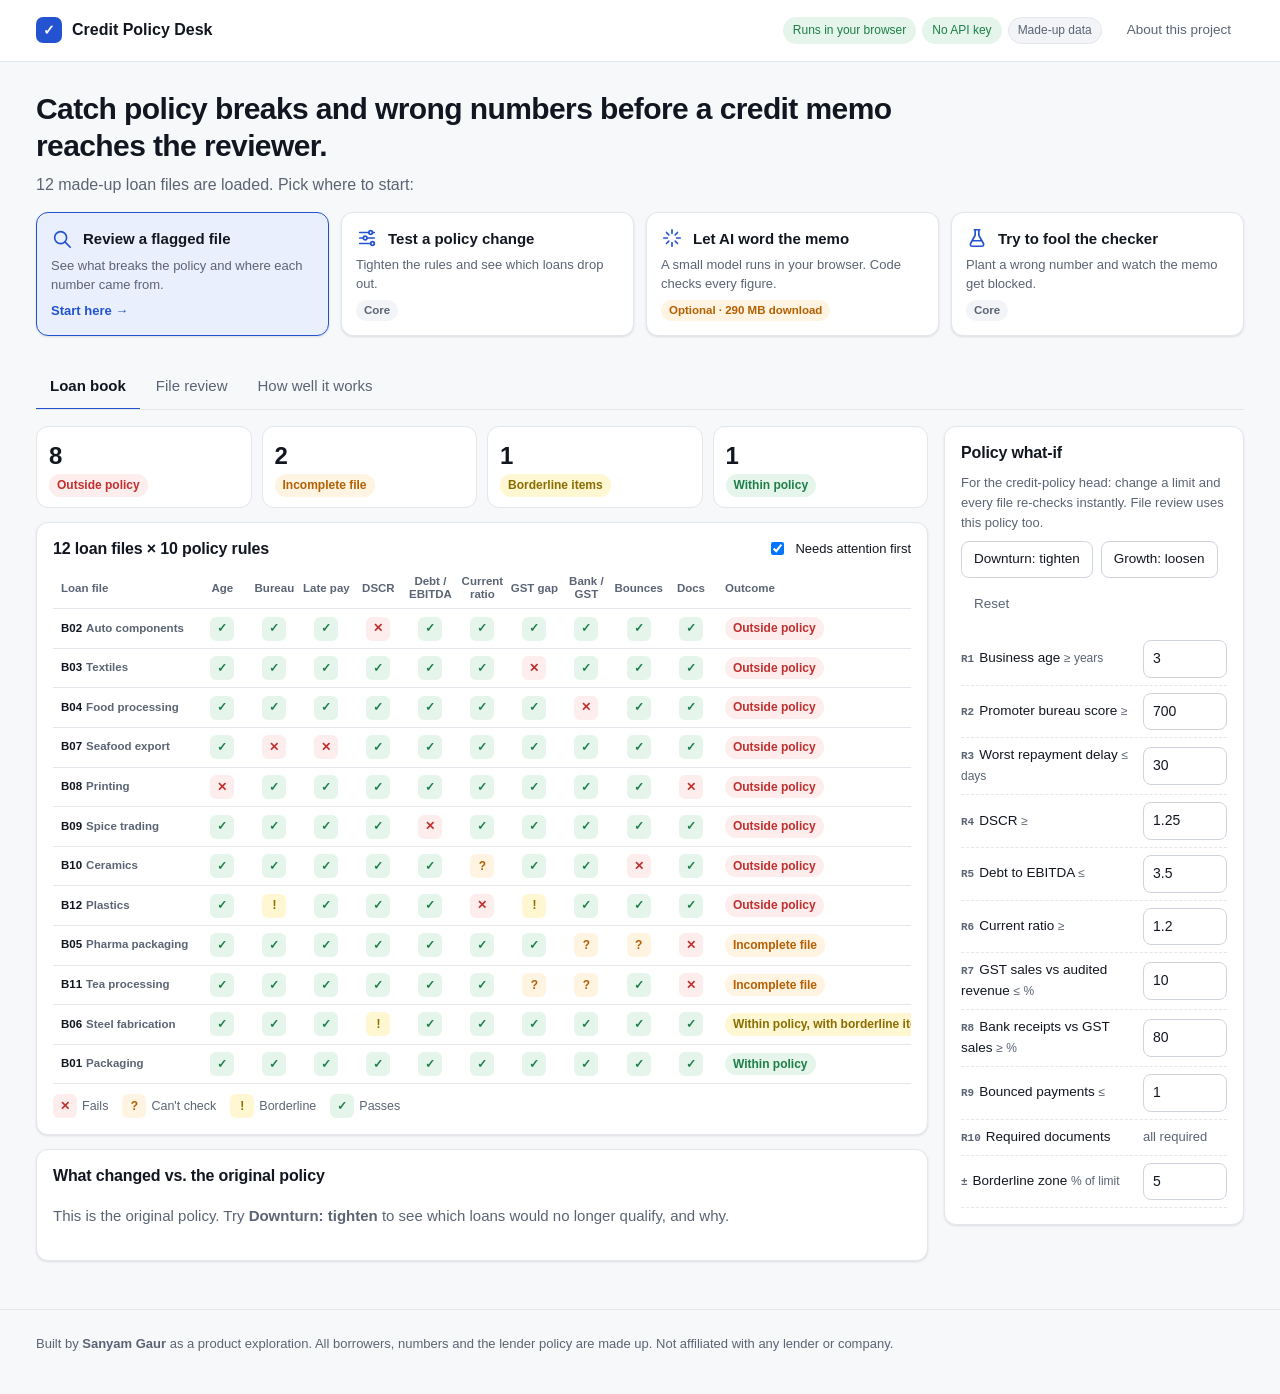
==== commit 00d263b3: "Make every feature visible and every action confirm itself - First screen: 4 feature cards replace t" ====
--- a/docs/index.html
+++ b/docs/index.html
@@ -58,7 +58,7 @@
 
 /* ---------- Header & hero ---------- */
 header.top { background: var(--surface); border-bottom: 1px solid var(--border); }
-.top-inner { display: flex; align-items: center; gap: 12px; padding: 12px 0; flex-wrap: wrap; }
+.top-inner { display: flex; align-items: center; gap: 12px; padding: 12px 16px; flex-wrap: wrap; }
 .brand { display: flex; align-items: center; gap: 10px; font-weight: 650; font-size: 16px; }
 .mark { width: 26px; height: 26px; border-radius: 7px; background: var(--accent); color: var(--on-accent);
   display: grid; place-items: center; font-size: 14px; }
@@ -70,13 +70,29 @@
 .hero { padding: 28px 0 4px; }
 .hero h1 { font-size: clamp(22px, 3.2vw, 30px); max-width: 880px; letter-spacing: -.02em; }
 .hero > p { color: var(--muted); max-width: 760px; font-size: 16px; }
-.hero-cta { margin-top: 16px; }
-.flow { list-style: none; counter-reset: step; display: flex; flex-wrap: wrap; gap: 8px; padding: 0; margin: 20px 0 0; }
-.flow li { counter-increment: step; flex: 1 1 200px; display: flex; gap: 6px; align-items: baseline; font-size: 13px;
-  padding: 8px 12px; border: 1px solid var(--border); border-radius: var(--radius-sm); background: var(--surface); }
-.flow li::before { content: counter(step); font: 600 11px ui-monospace, Menlo, monospace; color: var(--accent); }
-.flow li b { white-space: nowrap; }
-.flow li span { color: var(--muted); }
+/* Feature cards: every capability visible on the first screen, each one a real entry point */
+.features { display: grid; grid-template-columns: repeat(4, minmax(0, 1fr)); gap: 12px; margin-top: 14px; }
+@media (max-width: 960px) { .features { grid-template-columns: repeat(2, minmax(0, 1fr)); } }
+@media (max-width: 520px) { .features { grid-template-columns: minmax(0, 1fr); } }
+.feature { display: grid; grid-template-columns: auto 1fr; grid-template-areas: "icon title" "desc desc" "tag tag";
+  gap: 6px 10px; align-items: center; text-align: left; font: inherit; color: var(--text); cursor: pointer;
+  padding: 14px; border-radius: var(--radius); border: 1px solid var(--border); background: var(--surface); box-shadow: var(--shadow);
+  transition: border-color .15s var(--ease), transform .15s var(--ease), box-shadow .15s var(--ease); }
+.feature:hover { border-color: var(--accent); transform: translateY(-1px); }
+.feature.primary { border-color: var(--accent); background: var(--accent-soft); }
+.f-icon { grid-area: icon; width: 22px; height: 22px; fill: none; stroke: var(--accent); stroke-width: 1.8; stroke-linecap: round; stroke-linejoin: round; }
+.f-title { grid-area: title; font-weight: 650; font-size: 15px; }
+.f-desc { grid-area: desc; color: var(--muted); font-size: 13px; line-height: 1.45; }
+.f-go { grid-area: tag; color: var(--accent); font-weight: 600; font-size: 13px; }
+.f-tag { grid-area: tag; justify-self: start; font-size: 11.5px; font-weight: 600; padding: 2px 8px; border-radius: 999px;
+  background: var(--surface-2); color: var(--muted); }
+.f-tag.optional { background: var(--cant-soft); color: var(--cant); }
+.f-tag.ready { background: var(--pass-soft); color: var(--pass); }
+.f-tag.off { background: var(--fail-soft); color: var(--fail); }
+
+/* A brief highlight on the control a feature card sent you to */
+.spotlight { animation: spot 1.6s var(--ease); }
+@keyframes spot { 0%, 60% { box-shadow: 0 0 0 4px var(--accent); } 100% { box-shadow: 0 0 0 0 transparent; } }
 
 /* ---------- Buttons & inputs ---------- */
 .btns { display: flex; gap: 8px; flex-wrap: wrap; }
@@ -119,7 +135,9 @@
 .card h2 { margin-bottom: 10px; }
 .card-head { display: flex; justify-content: space-between; align-items: center; gap: 10px; flex-wrap: wrap; margin-bottom: 10px; }
 .card-head h2 { margin: 0; }
-.section-head { display: flex; justify-content: space-between; align-items: center; gap: 10px; flex-wrap: wrap; margin: 26px 0 10px; }
+.section-head { display: flex; justify-content: space-between; align-items: center; gap: 10px; flex-wrap: wrap; margin: 26px 0 10px;
+  scroll-margin-top: 84px; }  /* so the sticky step tracker never covers a heading you jumped to */
+html { scroll-behavior: smooth; }
 /* minmax(0, …) lets wide tables scroll inside their card instead of pushing the page sideways */
 .grid-2 { display: grid; grid-template-columns: minmax(0, 1fr) 300px; gap: 16px; align-items: start; }
 .grid-memo { display: grid; grid-template-columns: minmax(0, 1.5fr) minmax(0, 1fr); gap: 16px; align-items: start; }
@@ -178,7 +196,8 @@
 .changes li { margin: 6px 0; font-size: 14px; }
 
 /* ---------- File review ---------- */
-.file-bar .row select { flex: 1 1 260px; width: auto; }
+.file-bar .row { flex-wrap: nowrap; }
+.file-bar .row select { flex: 1 1 0; min-width: 0; width: 100%; text-overflow: ellipsis; }  /* long file names shrink, never widen the page */
 .file-meta { margin-top: 12px; display: flex; justify-content: space-between; gap: 12px; flex-wrap: wrap; align-items: flex-start; }
 .file-meta h2 { font-size: 20px; }
 .counts { display: flex; gap: 6px; flex-wrap: wrap; align-items: center; }
@@ -229,6 +248,69 @@
 @keyframes blink { 50% { opacity: 0; } }
 .empty { color: var(--muted); padding: 8px 0; }
 
+/* ---------- Step tracker (file review) ---------- */
+.stepper { position: sticky; top: 0; z-index: 5; display: grid; grid-template-columns: repeat(3, minmax(0, 1fr)); gap: 8px;
+  margin: 14px 0 0; padding: 8px 0; background: var(--bg); }
+.step-link { display: flex; gap: 10px; align-items: center; padding: 8px 12px; border-radius: var(--radius-sm);
+  border: 1px solid var(--border); background: var(--surface); color: var(--text); text-decoration: none; min-width: 0; }
+.step-link:hover { border-color: var(--accent); }
+.step-link .num { flex: none; width: 24px; height: 24px; border-radius: 50%; display: grid; place-items: center;
+  font-size: 12px; font-weight: 700; background: var(--surface-2); color: var(--muted); }
+.step-link b { display: block; font-size: 13.5px; }
+.step-link small { display: block; font-size: 12px; color: var(--muted); white-space: nowrap; overflow: hidden; text-overflow: ellipsis; }
+.step-link.done .num { background: var(--pass); color: var(--surface); }
+.step-link.done .num::before { content: "✓"; }
+.step-link.done .num { font-size: 0; } .step-link.done .num::before { font-size: 12px; }
+.step-link.attn .num { background: var(--fail); color: var(--surface); }
+.step-link > span:last-child { min-width: 0; }
+.step-link b { white-space: nowrap; overflow: hidden; text-overflow: ellipsis; }
+/* Small phones: number + title only; the status is still in each section below */
+@media (max-width: 600px) { .step-link { padding: 6px 8px; gap: 6px; } .step-link b { font-size: 12px; } .step-link small { display: none; } }
+
+/* ---------- Rule cards: plain question + meter ---------- */
+.q { display: block; font-size: 12.5px; color: var(--muted); font-weight: 400; }
+.rule-main { display: flex; flex-direction: column; min-width: 0; flex: 1 1 200px; }
+.meter { position: relative; display: inline-block; width: 120px; height: 8px; border-radius: 999px; background: var(--fail-soft); flex: none; }
+.meter .zone { position: absolute; top: 0; bottom: 0; background: var(--pass-soft); border-radius: 999px; }
+.meter .limit { position: absolute; top: -4px; bottom: -4px; width: 2px; margin-left: -1px; background: var(--muted); }
+.meter .dot { position: absolute; top: 50%; width: 12px; height: 12px; border-radius: 50%; transform: translate(-50%, -50%);
+  border: 2px solid var(--surface); }
+.meter .dot.s-FAIL { background: var(--fail); } .meter .dot.s-PASS { background: var(--pass); }
+.meter .dot.s-BORDERLINE { background: var(--border-s); } .meter .dot.s-CANT_CHECK { background: var(--cant); }
+.evidence { margin-top: 10px; }
+.evidence > summary { cursor: pointer; font-size: 13px; color: var(--accent); }
+details.passing { margin-top: 12px; }
+details.passing > summary { cursor: pointer; padding: 10px 14px; border-radius: var(--radius); border: 1px dashed var(--border-strong);
+  color: var(--muted); font-size: 13.5px; list-style: none; }
+details.passing > summary::-webkit-details-marker { display: none; }
+
+/* ---------- Memo pipeline ---------- */
+.pipeline { list-style: none; display: grid; grid-template-columns: repeat(3, minmax(0, 1fr)); gap: 0; padding: 0; margin: 0 0 12px; counter-reset: p; }
+.pipeline li { counter-increment: p; position: relative; padding: 8px 12px 8px 34px; font-size: 13px; border: 1px solid var(--border);
+  background: var(--surface); }
+.pipeline li:first-child { border-radius: var(--radius-sm) 0 0 var(--radius-sm); }
+.pipeline li:last-child { border-radius: 0 var(--radius-sm) var(--radius-sm) 0; }
+.pipeline li + li { border-left: 0; }
+.pipeline li::before { content: counter(p); position: absolute; left: 10px; top: 9px; width: 18px; height: 18px; border-radius: 50%;
+  display: grid; place-items: center; font-size: 11px; font-weight: 700; background: var(--surface-2); color: var(--muted); }
+.pipeline li b { display: block; font-weight: 600; }
+.pipeline li small { display: block; color: var(--muted); font-size: 12px; }
+.pipeline li.on::before { background: var(--accent); color: var(--on-accent); }
+.pipeline li.skipped { opacity: .55; }
+.pipeline li.good::before { background: var(--pass); color: var(--surface); content: "✓"; }
+.pipeline li.bad::before { background: var(--fail); color: var(--surface); content: "✕"; }
+@media (max-width: 600px) { .pipeline { grid-template-columns: minmax(0, 1fr); } .pipeline li + li { border-left: 1px solid var(--border); border-top: 0; }
+  .pipeline li:first-child, .pipeline li:last-child { border-radius: 0; } }
+.seg-tag { font-size: 10.5px; opacity: .75; margin-left: 4px; }
+
+/* ---------- Toast ---------- */
+.toast { position: fixed; left: 50%; bottom: 20px; transform: translateX(-50%); z-index: 20; max-width: calc(100vw - 32px);
+  padding: 10px 16px; border-radius: 999px; font-size: 14px; font-weight: 500; background: var(--text); color: var(--bg);
+  box-shadow: 0 8px 24px rgba(0, 0, 0, .2); animation: rise .2s var(--ease); }
+.toast.good::before { content: "✓  "; color: var(--pass); }
+.toast.bad::before { content: "✕  "; color: var(--fail); }
+@keyframes rise { from { opacity: 0; transform: translate(-50%, 6px); } to { opacity: 1; transform: translate(-50%, 0); } }
+
 /* ---------- About dialog ---------- */
 dialog { border: 1px solid var(--border); border-radius: 16px; padding: 0; width: min(720px, calc(100vw - 32px));
   max-height: calc(100vh - 48px); background: var(--surface); color: var(--text); box-shadow: 0 20px 60px rgba(0, 0, 0, .25); }
@@ -269,18 +351,33 @@
 <main class="wrap" id="main">
   <section class="hero" aria-labelledby="hero-title">
     <h1 id="hero-title">Catch policy breaks and wrong numbers before a credit memo reaches the reviewer.</h1>
-    <p>Code checks every rule in the lender's own policy, a small AI running in your browser rewords the memo, and code checks
-      every figure it wrote. Twelve made-up loan files are loaded, so you can try it straight away.</p>
-    <div class="btns hero-cta">
-      <button class="btn primary lg" id="cta-review" type="button">Review a flagged loan file →</button>
-      <button class="btn lg" id="cta-book" type="button">See all 12 files</button>
+    <p>12 made-up loan files are loaded. Pick where to start:</p>
+    <div class="features">
+      <button class="feature primary" type="button" data-go="review">
+        <svg class="f-icon" viewBox="0 0 24 24" aria-hidden="true"><circle cx="10.5" cy="10.5" r="6.5"/><path d="M15.5 15.5 21 21"/></svg>
+        <span class="f-title">Review a flagged file</span>
+        <span class="f-desc">See what breaks the policy and where each number came from.</span>
+        <span class="f-go">Start here →</span>
+      </button>
+      <button class="feature" type="button" data-go="whatif">
+        <svg class="f-icon" viewBox="0 0 24 24" aria-hidden="true"><path d="M4 6h10M18 6h2M4 12h4M12 12h8M4 18h12M20 18h0"/><circle cx="16" cy="6" r="2"/><circle cx="10" cy="12" r="2"/><circle cx="18" cy="18" r="2"/></svg>
+        <span class="f-title">Test a policy change</span>
+        <span class="f-desc">Tighten the rules and see which loans drop out.</span>
+        <span class="f-tag">Core</span>
+      </button>
+      <button class="feature" type="button" data-go="ai">
+        <svg class="f-icon" viewBox="0 0 24 24" aria-hidden="true"><path d="M12 3v4M12 17v4M3 12h4M17 12h4M6 6l2.5 2.5M15.5 15.5 18 18M18 6l-2.5 2.5M8.5 15.5 6 18"/></svg>
+        <span class="f-title">Let AI word the memo</span>
+        <span class="f-desc">A small model runs in your browser. Code checks every figure.</span>
+        <span class="f-tag optional" id="ai-feature-status">Optional · 290 MB download</span>
+      </button>
+      <button class="feature" type="button" data-go="break">
+        <svg class="f-icon" viewBox="0 0 24 24" aria-hidden="true"><path d="M9 3h6M10 3v6l-5 9a2 2 0 0 0 1.7 3h10.6a2 2 0 0 0 1.7-3l-5-9V3"/><path d="M7.5 15h9"/></svg>
+        <span class="f-title">Try to fool the checker</span>
+        <span class="f-desc">Plant a wrong number and watch the memo get blocked.</span>
+        <span class="f-tag">Core</span>
+      </button>
     </div>
-    <ol class="flow" aria-label="How it works">
-      <li><b>Code reads</b><span>each figure, with its source page</span></li>
-      <li><b>Code decides</b><span>pass, fail, borderline or can't check</span></li>
-      <li><b>AI rewords</b><span>the memo, never typing a number</span></li>
-      <li><b>Code checks</b><span>figures, meaning and outcome</span></li>
-    </ol>
   </section>
 
   <div class="tabs" role="tablist" aria-label="Sections">
@@ -338,20 +435,31 @@
       <details class="spoiler"><summary>What was planted in this file (spoiler)</summary><p id="planted"></p></details>
     </div>
 
-    <div class="section-head"><h2>1 · Check these first</h2><span class="muted small" id="progress-note"></span></div>
+    <nav class="stepper" aria-label="Review steps">
+      <a href="#step-checks" class="step-link" id="st-1"><span class="num">1</span><span><b>Check the rules</b><small id="st-1-s"></small></span></a>
+      <a href="#step-memo" class="step-link" id="st-2"><span class="num">2</span><span><b>Credit memo</b><small id="st-2-s"></small></span></a>
+      <a href="#step-log" class="step-link" id="st-3"><span class="num">3</span><span><b>Audit log</b><small id="st-3-s"></small></span></a>
+    </nav>
+
+    <div class="section-head" id="step-checks"><h2>1 · Check the rules <span class="muted small" style="font-weight:400">problems first</span></h2><span class="muted small" id="progress-note"></span></div>
     <div id="queue"></div>
 
-    <div class="section-head"><h2>2 · Credit memo</h2>
+    <div class="section-head" id="step-memo"><h2>2 · Credit memo</h2>
       <div class="seg" role="group" aria-label="Who writes the memo">
         <button data-writer="template" aria-pressed="true" type="button">Code template</button>
-        <button data-writer="ai" aria-pressed="false" type="button">On-device AI</button>
+        <button data-writer="ai" aria-pressed="false" type="button">On-device AI <span class="seg-tag">optional</span></button>
       </div>
     </div>
+    <ol class="pipeline" id="pipeline" aria-label="How this memo is made">
+      <li id="pl-1"><b>Code writes the outline</b></li>
+      <li id="pl-2"><b>AI rewords it</b><small id="pl-2-s"></small></li>
+      <li id="pl-3"><b>Code checks it</b><small id="pl-3-s"></small></li>
+    </ol>
     <div class="card ai-box" id="ai-box" hidden>
       <div class="row">
         <select id="model" aria-label="AI model"></select>
-        <button class="btn" id="load-model" type="button">Load model</button>
-        <button class="btn primary" id="write-ai" type="button" disabled>Write memo</button>
+        <button class="btn" id="load-model" type="button">1 · Load model</button>
+        <button class="btn primary" id="write-ai" type="button" disabled>2 · Write memo</button>
       </div>
       <div class="progress" id="progress" hidden><div></div></div>
       <p class="muted small" id="ai-status" role="status" aria-live="polite"></p>
@@ -375,7 +483,7 @@
       </div>
     </div>
 
-    <div class="section-head"><h2>3 · Audit log</h2><span class="muted small">Saved in this browser</span></div>
+    <div class="section-head" id="step-log"><h2>3 · Audit log</h2><span class="muted small">Saved in this browser</span></div>
     <div class="card"><div id="audit"></div></div>
   </section>
 
@@ -460,6 +568,8 @@
       <a href="https://github.com/sanyamgaur/credit-policy-desk" target="_blank" rel="noopener">Code on GitHub ↗</a></p>
   </div>
 </dialog>
+
+<div class="toast" id="toast" role="status" aria-live="polite" hidden></div>
 
 <footer>
   <div class="wrap">
@@ -958,9 +1068,56 @@
       if (d) { e.preventDefault(); showTab(tabButtons[(i + d + tabButtons.length) % tabButtons.length].dataset.tab, true); }
     });
   });
-  const goToTabs = () => document.querySelector(".tabs").scrollIntoView({ behavior: "smooth", block: "start" });
-  $("cta-review").addEventListener("click", () => { current = attentionOrder(evalAll(policy))[0].borrower.id; showTab("review"); goToTabs(); });
-  $("cta-book").addEventListener("click", () => { showTab("book"); goToTabs(); });
+  const reduceMotion = () => window.matchMedia("(prefers-reduced-motion: reduce)").matches;
+  const scrollToEl = (el) => el.scrollIntoView({ behavior: reduceMotion() ? "auto" : "smooth", block: "start" });
+  const goToTabs = () => scrollToEl(document.querySelector(".tabs"));
+  // Briefly outline the control a feature card sent the user to, so they see where to act.
+  function spotlight(el) {
+    el.classList.remove("spotlight"); void el.offsetWidth; el.classList.add("spotlight");
+    setTimeout(() => el.classList.remove("spotlight"), 1700);
+  }
+  function openFirstFlagged() { current = attentionOrder(evalAll(policy))[0].borrower.id; showTab("review"); }
+
+  // ---------------- Feature cards: each one opens the exact place to use that feature ----------------
+  document.querySelectorAll("[data-go]").forEach((card) => card.addEventListener("click", () => {
+    const go = card.dataset.go;
+    if (go === "review") { openFirstFlagged(); goToTabs(); }
+    if (go === "whatif") {
+      showTab("book");
+      const btn = document.querySelector('[data-preset="tight"]');
+      scrollToEl(document.querySelector("#tab-book .policy"));
+      btn.focus({ preventScroll: true }); spotlight(btn);
+    }
+    if (go === "ai") {
+      openFirstFlagged();
+      document.querySelector('[data-writer="ai"]').click();
+      scrollToEl($("step-memo"));
+      const target = !navigator.gpu ? $("ai-box") : llm ? $("write-ai") : $("load-model");
+      if (target.focus) target.focus({ preventScroll: true });
+      spotlight(target);
+    }
+    if (go === "break") {
+      openFirstFlagged();
+      scrollToEl($("step-memo"));
+      $("plant").focus({ preventScroll: true }); spotlight($("plant"));
+    }
+  }));
+
+  // ---------------- Toast: short confirmation after an action ----------------
+  let toastTimer = null;
+  function toast(msg, kind = "") {
+    const t = $("toast");
+    t.hidden = true; t.className = `toast ${kind}`; t.textContent = msg; void t.offsetWidth; t.hidden = false;
+    clearTimeout(toastTimer);
+    toastTimer = setTimeout(() => { t.hidden = true; }, 2800);
+  }
+
+  // ---------------- AI feature status, shown on its card ----------------
+  function setAiFeature(text, cls) {
+    const tag = $("ai-feature-status");
+    tag.textContent = text; tag.className = `f-tag ${cls}`;
+  }
+  if (!navigator.gpu) setAiFeature("Not available in this browser", "off");
 
   // ---------------- About dialog ----------------
   const about = $("about");
@@ -981,6 +1138,7 @@
       if (!Number.isFinite(v) || v < 0) return;   // ignore half-typed or negative limits
       policy.rules[+inp.dataset.i].threshold = v;
       renderPortfolio();
+      announcePolicy(600);
     }));
     markEdited();
   }
@@ -989,6 +1147,7 @@
     if (!Number.isFinite(v) || v < 0 || v > 25) return;
     policy.borderline_margin_pct = v;
     renderPortfolio();
+    announcePolicy(600);
   });
   document.querySelectorAll("[data-preset]").forEach((btn) => btn.addEventListener("click", () => {
     policy = clone(ORIGINAL);
@@ -996,7 +1155,18 @@
     if (p) policy.rules.forEach((r) => { if (r.id in p) r.threshold = p[r.id]; });
     renderPolicyRows();
     renderPortfolio();
+    announcePolicy(0);
   }));
+  // Confirms a policy change and says how many files it moved (debounced while typing).
+  let policyTimer = null;
+  function announcePolicy(delay) {
+    clearTimeout(policyTimer);
+    policyTimer = setTimeout(() => {
+      if (!policyEdited()) { toast("Back to the original policy", "good"); return; }
+      const moved = evalAll(policy).filter((ev, i) => ev.recommendation.code !== BASE[i].recommendation.code).length;
+      toast(`Policy updated · ${moved} file${moved === 1 ? "" : "s"} changed outcome`, "good");
+    }, delay);
+  }
   $("sort-attention").addEventListener("change", () => renderPortfolio());
   function markEdited() {
     policy.rules.forEach((r, i) => {
@@ -1073,8 +1243,8 @@
 
     const flagged = q.filter((r) => r.status !== "PASS"), passing = q.filter((r) => r.status === "PASS");
     $("queue").innerHTML = (flagged.length ? flagged.map((r) => ruleCard(r, true)).join("")
-      : `<div class="ok">Nothing to check first: every rule passes comfortably.</div>`)
-      + (passing.length ? `<p class="passing-head">Passing rules (${passing.length})</p>` + passing.map((r) => ruleCard(r, false)).join("") : "");
+      : `<div class="ok">Nothing to check: every rule passes comfortably. Go to the memo below.</div>`)
+      + (passing.length ? `<details class="passing"><summary>✓ ${passing.length} rules pass · show them</summary>${passing.map((r) => ruleCard(r, false)).join("")}</details>` : "");
     $("queue").querySelectorAll("[data-rid]").forEach(wireDecision);
     renderProgress();
     renderMemo();
@@ -1082,20 +1252,43 @@
   }
 
   const edited = (r) => ORIGINAL.rules.find((o) => o.id === r.id).threshold !== r.threshold;
+
+  // Each rule as a plain question, so nobody needs to know what "DSCR" means to follow along.
+  const QUESTION = {
+    R1: "Has the business run long enough?", R2: "Does the owner have a good credit record?",
+    R3: "Any recent late repayments?", R4: "Can profit cover all loan repayments?",
+    R5: "Is total debt manageable for its profit?", R6: "Can it pay its short-term bills?",
+    R7: "Do tax-reported sales match audited revenue?", R8: "Does the bank account show the sales it reports?",
+    R9: "Any bounced payments recently?", R10: "Are all required documents in?",
+  };
+
+  // A small gauge: green = allowed zone, line = the limit, dot = this borrower.
+  function meter(r) {
+    if (typeof r.value !== "number" || r.op === "==") return "";
+    const v = r.value, lim = r.threshold;
+    const lo = Math.min(v, lim) * 0.5, hi = Math.max(v, lim) * 1.3 || 1;
+    const pct = (x) => Math.max(0, Math.min(100, ((x - lo) / (hi - lo)) * 100));
+    const zone = r.op === ">=" ? `left:${pct(lim)}%;right:0` : `left:0;width:${pct(lim)}%`;
+    return `<span class="meter" role="img" aria-label="${esc(r.short)} ${esc(r.value_display)}, limit ${esc(r.threshold_display)}">
+      <span class="zone" style="${zone}"></span><span class="limit" style="left:${pct(lim)}%"></span><span class="dot s-${r.status}" style="left:${pct(v)}%"></span></span>`;
+  }
 
   function ruleCard(r, open) {
     const d = decisions[decisionKey(r.id)];
     const inputs = r.inputs.length ? `<div class="table-wrap"><table><thead><tr><th>Input</th><th>Value</th><th>Where it came from</th></tr></thead><tbody>${
       r.inputs.map((i) => `<tr><td>${esc(i.label)}</td><td>${esc(typeof i.value === "number" ? CAM.fmt(i.value, i.unit) : i.value)}</td><td>${esc(i.source)}</td></tr>`).join("")}</tbody></table></div>` : "";
     const decide = r.status === "PASS" ? "" : `<div class="decide" data-rid="${r.id}">
-      <div><label for="dec-${r.id}">Reviewer decision</label><select id="dec-${r.id}">${DECISIONS.map((x) => `<option ${d && x === d.decision ? "selected" : ""}>${esc(x)}</option>`).join("")}</select></div>
+      <div><label for="dec-${r.id}">Your decision</label><select id="dec-${r.id}">${DECISIONS.map((x) => `<option ${d && x === d.decision ? "selected" : ""}>${esc(x)}</option>`).join("")}</select></div>
       <div><label for="why-${r.id}">Reason (needed for any override)</label><input id="why-${r.id}" type="text" value="${esc(d ? d.reason : "")}" placeholder="e.g. Promoter brought in Rs 40 lakh fresh equity"></div>
-      <div class="err" hidden style="grid-column:1/-1">An override needs a written reason. Nothing is recorded until you add one.</div></div>`;
+      <div class="err" hidden style="grid-column:1/-1">Add a reason to record this override.</div></div>`;
+    const calc = r.how ? `<p class="small"><b>How it's worked out:</b> <code>${esc(r.how)}</code> = <b>${esc(r.value_display)}</b></p>` : "";
     return `<details class="rule" ${open ? "open" : ""}><summary><span class="cell s-${r.status}" aria-hidden="true">${ICON[r.status]}</span>
-      <span class="title">${r.id} · ${esc(r.short)}</span><span class="badge s-${r.status}">${esc(CAM.STATUS_LABEL[r.status])}</span>
-      <span class="val">${esc(r.value_display)} · policy: ${esc(r.threshold_display)}</span>${d ? `<span class="decided" id="done-${r.id}">✓ decided</span>` : `<span class="decided" id="done-${r.id}"></span>`}</summary>
-      <div class="body"><p><b>Rule:</b> ${esc(r.text)}${edited(r) ? ` <span class="badge" style="background:var(--accent-soft);color:var(--accent)">Edited: now ${esc(r.threshold_display)}</span>` : ""}</p>${r.reason ? `<div class="warn">${esc(r.reason)}</div>` : ""}
-      ${inputs}${r.how ? `<p><b>Calculation:</b> <code>${esc(r.how)}</code> = <b>${esc(r.value_display)}</b></p>` : ""}${decide}</div></details>`;
+      <span class="rule-main"><span class="title">${esc(r.short)} <span class="badge s-${r.status}">${esc(CAM.STATUS_LABEL[r.status])}</span></span><span class="q">${esc(QUESTION[r.id] || r.text)}</span></span>
+      <span class="val">${esc(r.value_display)} <span class="muted">· limit ${esc(r.threshold_display)}</span></span>${meter(r)}
+      <span class="decided" id="done-${r.id}">${d ? "✓ decided" : ""}</span></summary>
+      <div class="body">${r.reason ? `<div class="warn">${esc(r.reason)}</div>` : ""}${edited(r) ? `<p class="note small">Limit edited in Loan book: now ${esc(r.threshold_display)}.</p>` : ""}
+      ${decide}${calc}
+      <details class="evidence"><summary>Where the numbers came from${r.inputs.length ? ` (${r.inputs.length})` : ""}</summary><p class="small"><b>Policy rule (${r.id}):</b> ${esc(r.text)}</p>${inputs}</details></div></details>`;
   }
 
   function wireDecision(box) {
@@ -1103,6 +1296,7 @@
     const ev = CAM.evaluate(byId(current), policy), r = ev.results.find((x) => x.id === rid);
     const update = () => {
       const key = decisionKey(rid);
+      const wasSaved = !!decisions[key];
       const missingReason = sel.value.startsWith("Override") && !txt.value.trim();
       err.hidden = !missingReason;
       if (missingReason || sel.value === DECISIONS[0]) delete decisions[key];   // overrides need a reason
@@ -1110,6 +1304,8 @@
         value: r.value_display, policy: policyVersion(), at: new Date().toISOString() };
       saveDecisions();
       $(`done-${rid}`).textContent = decisions[key] ? "✓ decided" : "";
+      if (!wasSaved && decisions[key]) toast("Decision saved to the audit log", "good");
+      if (wasSaved && !decisions[key]) toast(missingReason ? "Not recorded: an override needs a reason" : "Decision removed", missingReason ? "bad" : "");
       renderProgress();
       renderAudit();
     };
@@ -1122,6 +1318,21 @@
     const flagged = ev.results.filter((r) => r.status !== "PASS");
     const done = flagged.filter((r) => decisions[decisionKey(r.id)]).length;
     $("progress-note").textContent = flagged.length ? `${done} of ${flagged.length} flagged rules decided` : "";
+    updateStepper();
+  }
+
+  // Step tracker: shows where the reviewer is and what's left, without reading the page.
+  let memoState = "none";   // "none" | "passed" | "blocked"
+  function updateStepper() {
+    const ev = CAM.evaluate(byId(current), policy);
+    const flagged = ev.results.filter((r) => r.status !== "PASS");
+    const done = flagged.filter((r) => decisions[decisionKey(r.id)]).length;
+    const set = (id, text, cls) => { $(id).className = `step-link ${cls}`; $(`${id}-s`).textContent = text; };
+    set("st-1", flagged.length ? `${done} of ${flagged.length} flagged decided` : "Nothing flagged", done === flagged.length ? "done" : "");
+    set("st-2", memoState === "passed" ? "Passed the checks" : memoState === "blocked" ? "Blocked by the checks" : "Not written yet",
+      memoState === "passed" ? "done" : memoState === "blocked" ? "attn" : "");
+    const n = Object.values(decisions).filter((d) => d.file === current).length;
+    set("st-3", n ? `${n} entr${n === 1 ? "y" : "ies"} for this file` : "No entries yet", n ? "done" : "");
   }
 
   function renderAudit() {
@@ -1129,7 +1340,8 @@
     $("audit").innerHTML = rows.length ? `<div class="table-wrap"><table><thead><tr><th>Time</th><th>File</th><th>Rule</th><th>Value then</th><th>Decision</th><th>Reason</th><th>Policy</th></tr></thead><tbody>${
       rows.map((r) => `<tr><td>${esc(new Date(r.at).toLocaleString())}</td><td>${esc(r.file)}</td><td>${esc(r.rule)}</td><td>${esc(r.value)}</td><td>${esc(r.decision)}</td><td>${esc(r.reason)}</td><td>${esc(r.policy)}</td></tr>`).join("")}</tbody></table></div>
       <div class="btns" style="margin-top:10px"><button class="btn small" id="dl-audit" type="button">Download CSV</button><button class="btn small ghost" id="clear-audit" type="button">Clear log</button></div>`
-      : `<p class="empty">No decisions yet. Choose a decision on any flagged rule above and it's recorded here with the time, the value at that moment and the policy version.</p>`;
+      : `<p class="empty">No decisions yet. Make one on a flagged rule above and it's recorded here.</p>`;
+    updateStepper();
     if (!rows.length) return;
     $("dl-audit").addEventListener("click", () => {
       // Quote every cell, and stop spreadsheet apps running text that starts like a formula.
@@ -1138,12 +1350,14 @@
         ...rows.map((r) => [r.at, r.file, r.rule, r.value, r.decision, r.reason, r.policy].map(q).join(","))].join("\n");
       const a = Object.assign(document.createElement("a"), { href: URL.createObjectURL(new Blob([csv], { type: "text/csv" })), download: "audit_log.csv" });
       a.click();
+      toast("Audit log downloaded", "good");
     });
     $("clear-audit").addEventListener("click", () => {
       if (!confirm("Clear every recorded decision from this browser?")) return;
       Object.keys(decisions).forEach((k) => delete decisions[k]);
       saveDecisions();
       renderReview();
+      toast("Audit log cleared");
     });
   }
 
@@ -1160,6 +1374,7 @@
     $("plant").setAttribute("aria-pressed", plant);
     $("plant").textContent = plant ? "Remove the planted number" : "Test the checker: plant a wrong number";
     renderMemoOutput();
+    toast(plant ? "Wrong number planted: the checks block the memo" : "Planted number removed", plant ? "bad" : "good");
   });
   $("load-model").addEventListener("click", () => ensureModel().catch(showAiError));
   $("write-ai").addEventListener("click", () => writeAiMemo(current).catch(showAiError));
@@ -1234,6 +1449,7 @@
         <button class="btn small" type="button" id="use-template">Use the code template instead</button>`;
       $("use-template").addEventListener("click", () => document.querySelector('[data-writer="template"]').click());
       $("memo-checks").innerHTML = `<p class="empty">Checks run as soon as there's a memo.</p>`;
+      memoState = "none"; renderPipeline("", null, false); updateStepper();
       return;
     }
     let plantNote = "";
@@ -1244,7 +1460,7 @@
     }
     const c = CAM.checkMemo(text, ev, policy);
     $("memo-text").innerHTML = renderMemoMarkdown(text, c.unmatched.map((n) => n.number), streaming);
-    if (streaming) { $("memo-checks").innerHTML = `<p class="empty">Waiting for the model to finish…</p>`; return; }
+    if (streaming) { $("memo-checks").innerHTML = `<p class="empty">Waiting for the model to finish…</p>`; renderPipeline(text, c, true); return; }
     const okN = c.numbers.filter((n) => n.ok).length;
     const line = (ok, title, body, items) => `<div class="check-line"><span class="ic" aria-hidden="true">${ok ? "✅" : "❌"}</span><div><b>${title}</b> ${body}${items || ""}</div></div>`;
     $("memo-checks").innerHTML = plantNote
@@ -1258,6 +1474,26 @@
         c.decisionConflicts.map((x) => `<div class="err">${esc(x.why)}.<br><small>${esc(x.sentence)}</small></div>`).join(""))
       + (c.placeholders.length ? line(false, "Unfilled placeholders:", esc(c.placeholders.join(", "))) : "")
       + (c.passed ? `<div class="ok">Passed every check. Ready for the reviewer.</div>` : `<div class="err">Blocked. Fix the flagged items before it reaches the reviewer.</div>`);
+    memoState = c.passed ? "passed" : "blocked";
+    renderPipeline(text, c, false);
+    updateStepper();
+  }
+
+  const modelName = (id) => MODELS.find((m) => m[0] === id)[1].split(" · ").slice(0, 2).join(" ");
+
+  // The 3-step strip above the memo: who did what to this memo, and the result.
+  function renderPipeline(text, c, streaming) {
+    const meta = aiMeta[sourceKey()];
+    $("pl-1").className = "on";
+    if (writer === "template") {
+      $("pl-2").className = "skipped"; $("pl-2-s").textContent = "Skipped: code template";
+    } else {
+      $("pl-2").className = text ? "on" : "";
+      $("pl-2-s").textContent = streaming ? "Writing…" : meta ? `${modelName(meta.model)} · ${meta.tries} ${meta.tries === 1 ? "try" : "tries"}`
+        : llm ? "Ready: click Write memo" : "Load the model first";
+    }
+    $("pl-3").className = !text || streaming ? "" : c.passed ? "good" : "bad";
+    $("pl-3-s").textContent = !text ? "Waiting for a memo" : streaming ? "Runs when writing ends" : c.passed ? "Passed" : "Blocked";
   }
 
   // ---------------- On-device AI (WebLLM) ----------------
@@ -1265,9 +1501,11 @@
     $("progress").hidden = false;
     $("progress").firstElementChild.style.width = `${Math.round(frac * 100)}%`;
     $("ai-status").textContent = text;
+    if (frac < 1) setAiFeature(`Loading · ${Math.round(frac * 100)}%`, "optional");
   }
   function showAiError(e) {
     busy = false;
+    setAiFeature("Couldn't load · template still works", "off");
     $("load-model").disabled = false;
     $("ai-status").innerHTML = `<span style="color:var(--fail)">${esc(e.message || e)}</span> You can keep using the code template.`;
   }
@@ -1283,6 +1521,8 @@
     llm = await webllm.CreateMLCEngine(id, { initProgressCallback: (r) => setProgress(r.progress || 0, r.text || "") });
     llmModel = id;
     setProgress(1, `Ready: ${MODELS.find((m) => m[0] === id)[1]} is running on this device.`);
+    setAiFeature("Ready · runs on this device", "ready");
+    toast("AI model ready. It runs on this device.", "good");
     $("load-model").disabled = false; $("write-ai").disabled = false;
     renderMemoOutput();
   }
@@ -1332,6 +1572,7 @@
       $("ai-status").textContent = r.check.passed
         ? `Passed every check${r.tries > 1 ? ` on try ${r.tries} of ${MAX_TRIES}` : " on the first try"}.`
         : `All ${MAX_TRIES} tries were blocked. The last draft is shown so you can see why. Use the code template, or try again.`;
+      toast(r.check.passed ? "AI memo passed every check" : `AI memo blocked after ${MAX_TRIES} tries`, r.check.passed ? "good" : "bad");
     } finally {
       busy = false; $("write-ai").disabled = false;
     }
